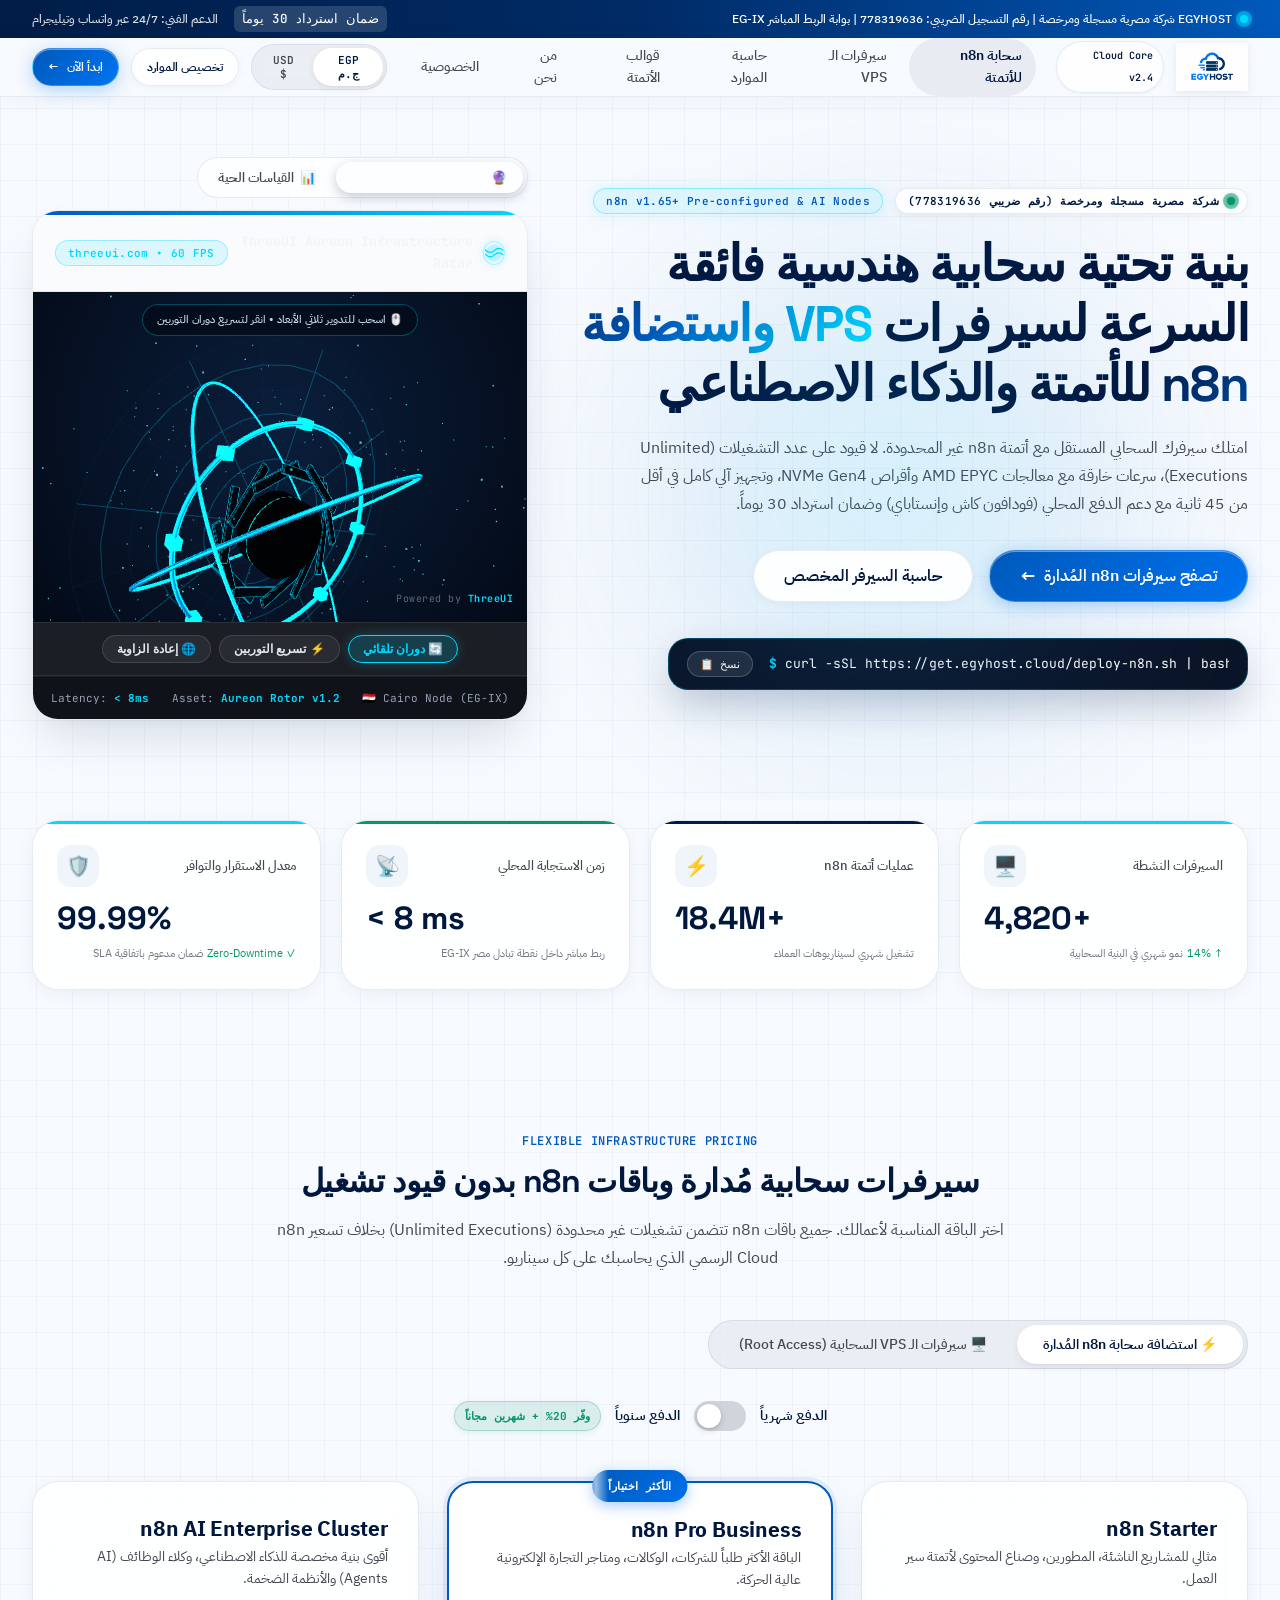
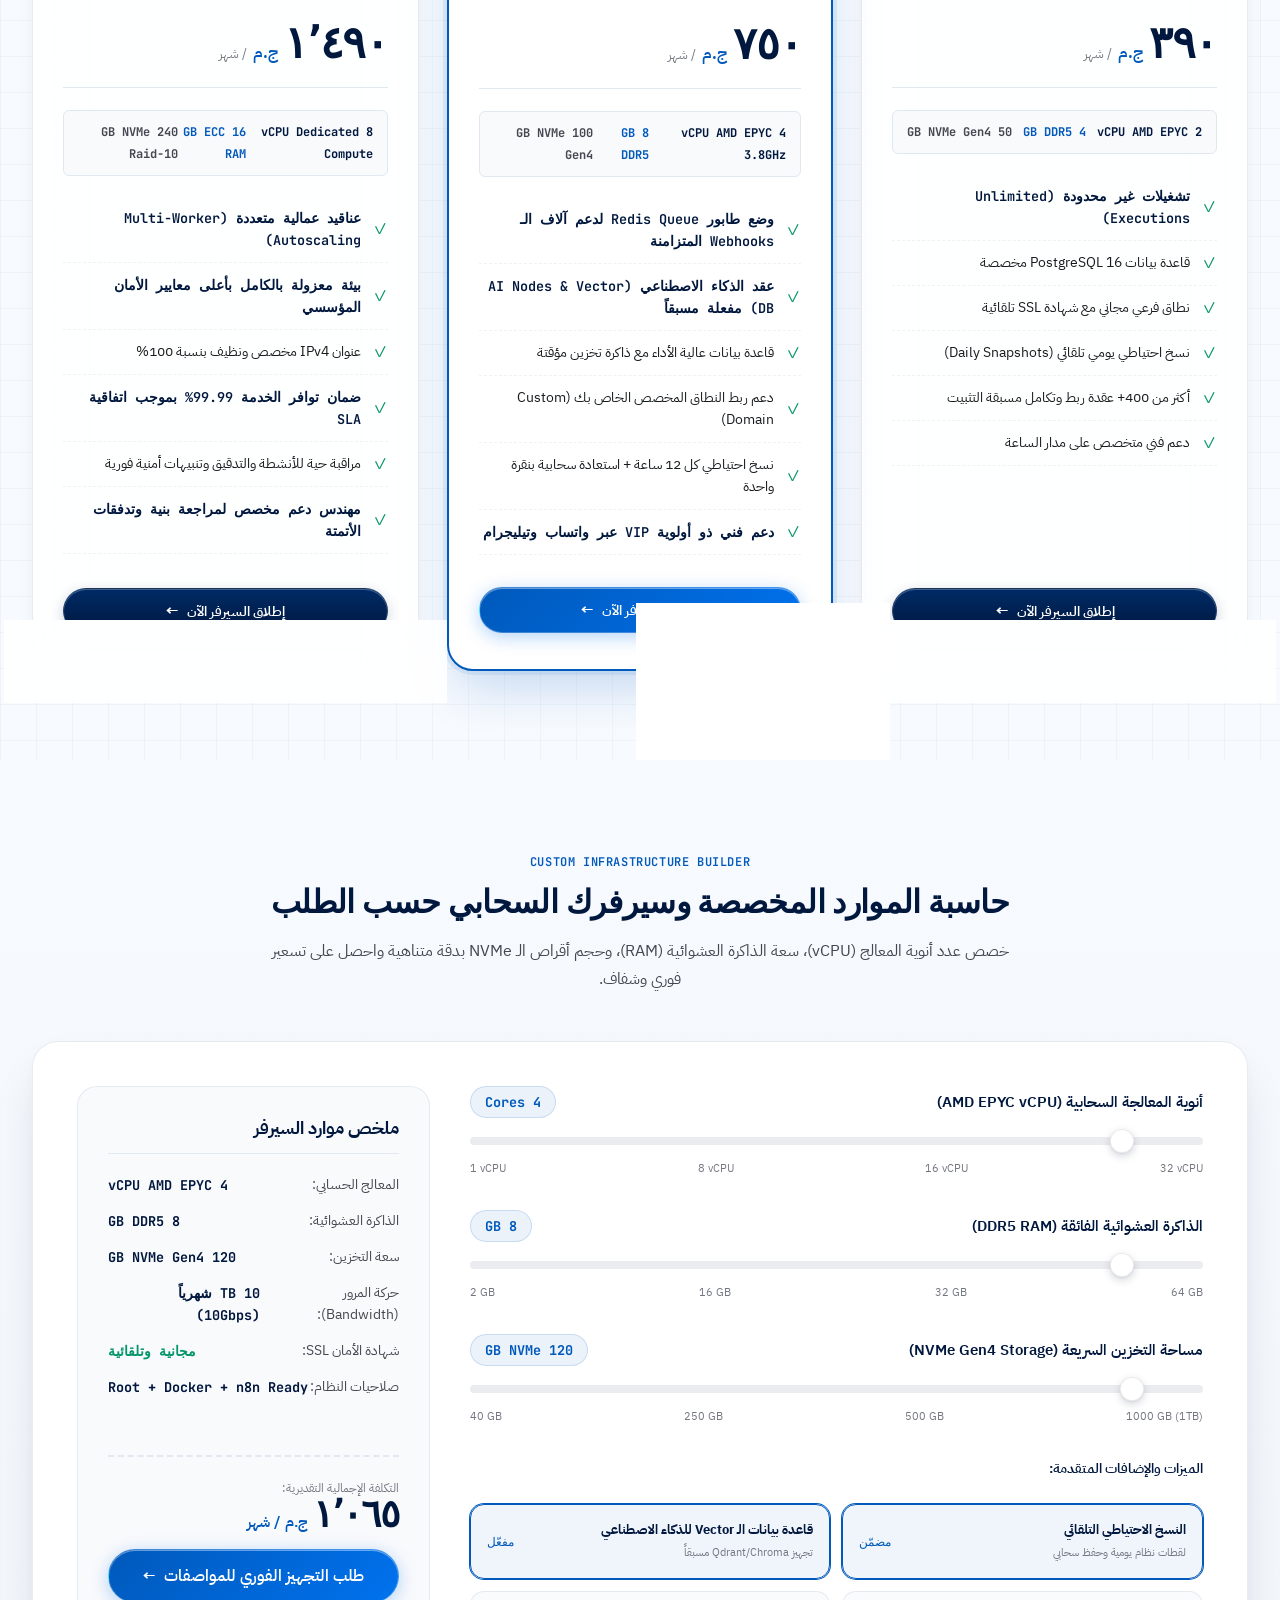
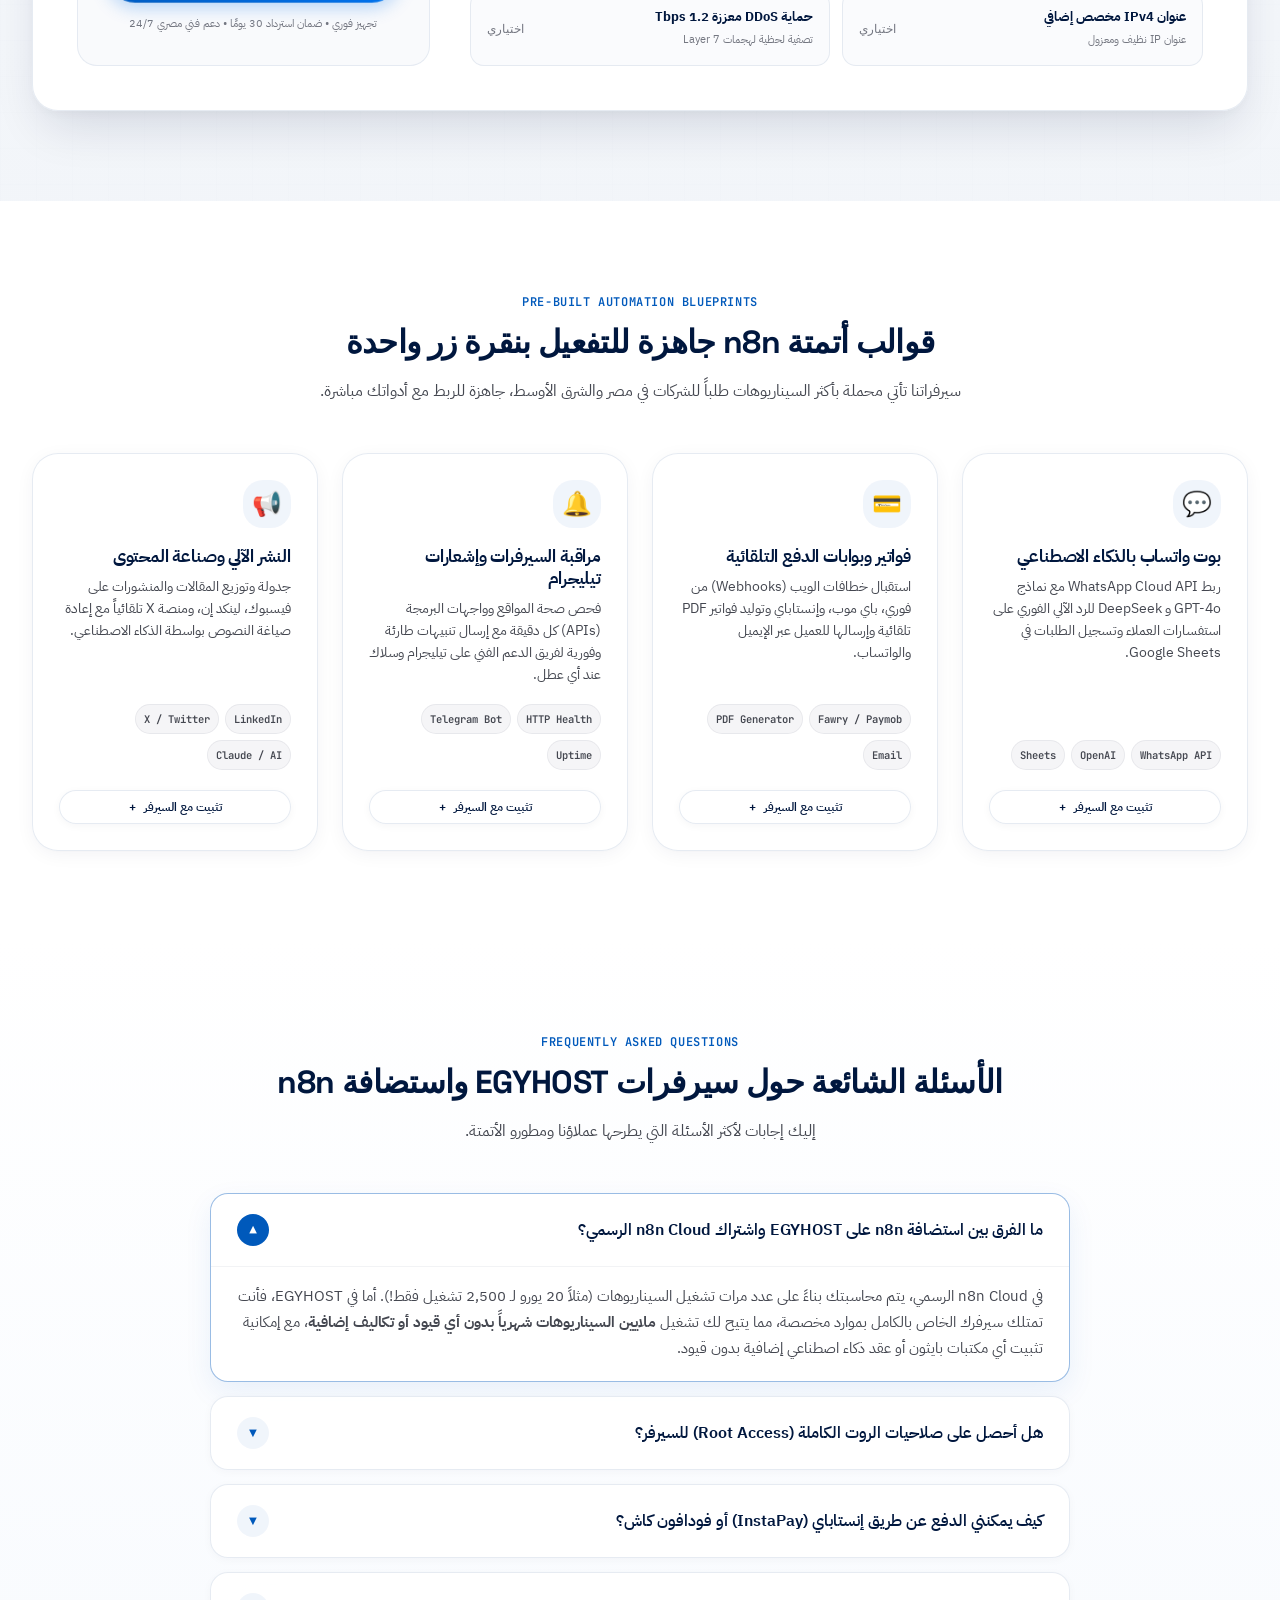
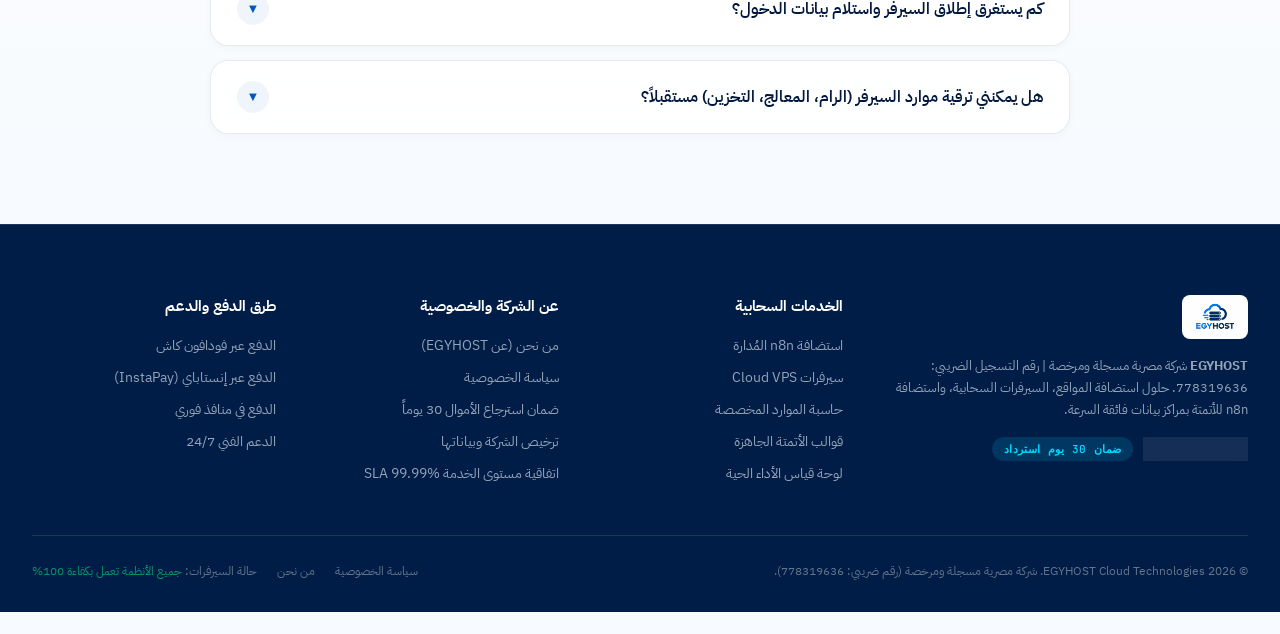
==== index.html @ 887dc73c "feat: Integrate ThreeUI (threeui.com) Aureon Infrastructure Rotor and remove generic 3D scene" ====
<!DOCTYPE html>
<html lang="ar" dir="rtl">
<head>
  <meta charset="UTF-8">
  <meta name="viewport" content="width=device-width, initial-scale=1.0">
  <meta http-equiv="X-UA-Compatible" content="ie=edge">
  
  <title>EGYHOST | سيرفرات سحابية واستضافة n8n للأتمتة - شركة مصرية مرخصة (778319636)</title>
  <meta name="description" content="منصة EGYHOST الرسمية: شركة مصرية مسجلة ومرخصة (رقم ضريبي 778319636). نقدم سيرفرات VPS سحابية، استضافة n8n للأتمتة والذكاء الاصطناعي، حجز النطاقات، وضمان استرداد 30 يوماً.">
  <meta name="keywords" content="سيرفرات, VPS مصر, استضافة n8n, سيرفر n8n, Cloud VPS Egypt, سيرفرات سحابية, أتمتة n8n, ذكاء اصطناعي, إنستاباي, فودافون كاش, EGYHOST">
  
  <!-- Favicon -->
  <link rel="icon" type="image/svg+xml" href="assets/favicon.svg">
  
  <!-- Google Fonts: Space Grotesk, IBM Plex Sans Arabic, JetBrains Mono -->
  <link rel="preconnect" href="https://fonts.googleapis.com">
  <link rel="preconnect" href="https://fonts.gstatic.com" crossorigin>
  <link href="https://fonts.googleapis.com/css2?family=IBM+Plex+Sans+Arabic:wght@300;400;500;600;700&family=JetBrains+Mono:ital,wght@0,400;0,500;0,600;0,700;1,400&family=Space+Grotesk:wght@500;600;700;800&display=swap" rel="stylesheet">
  
  <!-- ThreeUI Typography & Google Fonts -->
  <link rel="preconnect" href="https://fonts.googleapis.com">
  <link rel="preconnect" href="https://fonts.gstatic.com" crossorigin>
  <link href="https://fonts.googleapis.com/css2?family=JetBrains+Mono:wght@400;500;600;700&display=swap" rel="stylesheet">

  <!-- CSS Stylesheets -->
  <link rel="stylesheet" href="css/variables.css">
  <link rel="stylesheet" href="css/style.css">
</head>
<body class="bg-grid-pattern">

  <!-- Top Announcement Telemetry Banner -->
  <div class="header-top-banner">
    <div class="container header-top-inner">
      <div style="display: flex; align-items: center; gap: 8px;">
        <span class="live-pulse-dot"></span>
        <span>EGYHOST شركة مصرية مسجلة ومرخصة | رقم التسجيل الضريبي: 778319636 | بوابة الربط المباشر EG-IX</span>
      </div>
      <div style="display: flex; align-items: center; gap: 16px;">
        <span class="code-inline" style="background: rgba(255,255,255,0.15); color: #ffffff; border: none;">ضمان استرداد 30 يوماً</span>
        <span style="opacity: 0.85;">الدعم الفني: 24/7 عبر واتساب وتيليجرام</span>
      </div>
    </div>
  </div>

  <!-- Header & Navigation -->
  <header class="site-header">
    <div class="container">
      <div class="nav-row">
        <!-- Brand / Logo -->
        <a href="index.html" class="brand-wrapper">
          <img src="assets/logo.jpg" alt="EGYHOST Logo" class="brand-logo-img">
          <span class="brand-badge">Cloud Core v2.4</span>
        </a>

        <!-- Navigation Links -->
        <nav>
          <ul class="nav-links">
            <li><a href="#n8n-plans" class="nav-link active">سحابة n8n للأتمتة</a></li>
            <li><a href="#vps-plans" class="nav-link">سيرفرات الـ VPS</a></li>
            <li><a href="#calculator" class="nav-link">حاسبة الموارد</a></li>
            <li><a href="#templates" class="nav-link">قوالب الأتمتة</a></li>
            <li><a href="about.html" class="nav-link">من نحن</a></li>
            <li><a href="privacy.html" class="nav-link">الخصوصية</a></li>
          </ul>
        </nav>

        <!-- Header Actions & Controls -->
        <div class="header-actions">
          <!-- Currency Toggle -->
          <div class="currency-switcher">
            <button class="currency-btn active" data-currency="EGP">EGP ج.م</button>
            <button class="currency-btn" data-currency="USD">USD $</button>
          </div>

          <a href="#calculator" class="btn btn-secondary btn-sm">تخصيص الموارد</a>
          <a href="#n8n-plans" class="btn btn-accent btn-sm">
            <span>ابدأ الآن</span>
            <span>←</span>
          </a>
        </div>
      </div>
    </div>
  </header>

  <!-- Hero Section -->
  <section id="hero" class="hero-section">
    <div class="ambient-glow-cyan" style="top: 10%; right: 5%;"></div>
    <div class="container">
      <div class="hero-grid">
        <!-- Hero Text Content -->
        <div>
          <div class="hero-badge-row">
            <span class="label-badge hero-badge">
              <span class="live-pulse-dot" style="background-color: var(--metric-success); box-shadow: 0 0 6px var(--metric-success);"></span>
              <span>شركة مصرية مسجلة ومرخصة (رقم ضريبي 778319636)</span>
            </span>
            <span class="label-badge hero-badge hero-badge-cyan">
              <span>n8n v1.65+ Pre-configured &amp; AI Nodes</span>
            </span>
          </div>

          <h1 class="display-hero hero-title">
            بنية تحتية سحابية هندسية فائقة السرعة لسيرفرات <span class="text-gradient">VPS واستضافة n8n</span> للأتمتة والذكاء الاصطناعي
          </h1>

          <p class="body-lg hero-description">
            امتلك سيرفرك السحابي المستقل مع أتمتة n8n غير المحدودة. لا قيود على عدد التشغيلات (Unlimited Executions)، سرعات خارقة مع معالجات AMD EPYC وأقراص NVMe Gen4، وتجهيز آلي كامل في أقل من 45 ثانية مع دعم الدفع المحلي (فودافون كاش وإنستاباي) وضمان استرداد 30 يوماً.
          </p>

          <div class="hero-actions">
            <a href="#n8n-plans" class="btn btn-accent btn-lg">
              <span>تصفح سيرفرات n8n المُدارة</span>
              <span style="font-size: 18px;">←</span>
            </a>
            <a href="#calculator" class="btn btn-secondary btn-lg">
              <span>حاسبة السيرفر المخصص</span>
            </a>
          </div>

          <!-- Hero Quick CLI Deployment Snippet -->
          <div class="hero-quick-terminal">
            <div class="quick-terminal-command ltr-force">
              <span class="terminal-prompt-symbol">$</span>
              <span id="heroTerminalCmd">curl -sSL https://get.egyhost.cloud/deploy-n8n.sh | bash</span>
            </div>
            <button class="copy-mini-btn" id="heroCopyBtn" title="نسخ الأمر">
              <span>نسخ</span>
              <span>📋</span>
            </button>
          </div>
        </div>

        <!-- Hero Interactive Showcase Card (ThreeUI & Telemetry) -->
        <div class="hero-card-stack">
          <!-- View Switcher Tabs (ThreeUI / Apple Style) -->
          <div class="hero-view-tabs" role="tablist">
            <button class="hero-view-tab-btn active" id="tabBtn3D" data-view="3d">
              <span>🔮</span>
              <span>مجسم ThreeUI السحابي</span>
            </button>
            <button class="hero-view-tab-btn" id="tabBtnTelemetry" data-view="telemetry">
              <span>📊</span>
              <span>القياسات الحية</span>
            </button>
          </div>

          <!-- ThreeUI Interactive View (https://threeui.com) -->
          <div id="view3dContainer" class="hero-interactive-view active">
            <div class="telemetry-preview-card three-card-box threeui-card-box">
              <div class="card-top-accent"></div>
              <div class="telemetry-card-header threeui-card-header">
                <div class="server-identity">
                  <span class="threeui-mark-icon" title="ThreeUI Engine (threeui.com)">
                    <svg viewBox="0 0 512 512" width="20" height="20" fill="currentColor">
                      <circle cx="256" cy="256" r="208" fill="#00d8ff" opacity="0.2"/>
                      <path d="M36 178C112 252 184 264 260 196C336 128 404 114 482 180" stroke="#00d8ff" stroke-width="32" fill="none" stroke-linecap="round"/>
                      <path d="M36 292C112 366 184 378 260 310C336 242 404 228 482 294" stroke="#00d8ff" stroke-width="32" fill="none" stroke-linecap="round"/>
                    </svg>
                  </span>
                  <span style="font-family: 'JetBrains Mono', var(--font-mono); font-size: 13px; font-weight: 700; color: var(--primary);">ThreeUI Aureon Infrastructure Rotor</span>
                </div>
                <a href="https://threeui.com" target="_blank" rel="noopener" class="label-badge threeui-badge" title="زيارة وثائق ThreeUI الرسمية">
                  threeui.com • 60 FPS
                </a>
              </div>

              <!-- ThreeUI 3D Canvas Viewport -->
              <div class="three-canvas-wrapper" id="threeCanvasWrapper">
                <canvas id="egyhostThreeCanvas"></canvas>
                
                <!-- ThreeUI Interactive Overlay Hint -->
                <div class="three-hint-badge">
                  <span>🖱️ اسحب للتدوير ثلاثي الأبعاد • انقر لتسريع دوران التوربين</span>
                </div>

                <!-- ThreeUI Watermark -->
                <div class="threeui-watermark">
                  <span>Powered by <strong>ThreeUI</strong></span>
                </div>
              </div>

              <!-- ThreeUI Interactive Controls Bar -->
              <div class="three-controls-bar threeui-controls-bar">
                <button type="button" class="three-ctrl-btn active" id="btnThreeRotate" title="تشغيل/إيقاف دوران المحرك التلقائي">
                  <span>🔄 دوران تلقائي</span>
                </button>
                <button type="button" class="three-ctrl-btn" id="btnThreeBurst" title="تسريع نبض التوربين التدفقي">
                  <span>⚡ تسريع التوربين</span>
                </button>
                <button type="button" class="three-ctrl-btn" id="btnThreeReset" title="إعادة ضبط زاوية الرؤية">
                  <span>🌐 إعادة الزاوية</span>
                </button>
              </div>

              <!-- ThreeUI Footer Meta Readout -->
              <div class="three-footer-meta threeui-footer-meta">
                <span>🇪🇬 Cairo Node (EG-IX)</span>
                <span>Asset: <strong>Aureon Rotor v1.2</strong></span>
                <span>Latency: <strong>&lt; 8ms</strong></span>
              </div>
            </div>
          </div>

          <!-- Live Telemetry View -->
          <div id="viewTelemetryContainer" class="hero-interactive-view">
            <div class="telemetry-preview-card">
              <div class="card-top-accent"></div>
              <div class="telemetry-card-header">
                <div class="server-identity">
                  <span class="status-indicator-live"></span>
                  <span style="font-family: var(--font-mono); font-size: 13px; font-weight: 700; color: var(--primary);">cai-node01.egyhost.cloud</span>
                </div>
                <span class="label-badge" style="background: rgba(5, 150, 105, 0.12); color: var(--metric-success);">
                  Active Quota: 85%
                </span>
              </div>

              <div class="telemetry-card-body">
                <!-- CPU Gauge -->
                <div class="metric-gauge-group">
                  <div class="metric-gauge-header">
                    <span>AMD EPYC Compute (vCPU Load)</span>
                    <span class="ltr-force">32% / 4.2 GHz</span>
                  </div>
                  <div class="metric-gauge-bar">
                    <div class="metric-gauge-fill" style="width: 32%;"></div>
                  </div>
                </div>

                <!-- RAM Gauge -->
                <div class="metric-gauge-group">
                  <div class="metric-gauge-header">
                    <span>DDR5 Memory Allocation</span>
                    <span class="ltr-force">3.4 GB / 8.0 GB (42%)</span>
                  </div>
                  <div class="metric-gauge-bar">
                    <div class="metric-gauge-fill" style="width: 42%;"></div>
                  </div>
                </div>

                <!-- Storage Gauge -->
                <div class="metric-gauge-group">
                  <div class="metric-gauge-header">
                    <span>NVMe Gen4 IOPS &amp; Quota</span>
                    <span class="ltr-force">18.5 GB / 100 GB</span>
                  </div>
                  <div class="metric-gauge-bar">
                    <div class="metric-gauge-fill" style="width: 18.5%;"></div>
                  </div>
                </div>

                <!-- Telemetry Metrics Grid -->
                <div class="mini-telemetry-grid">
                  <div class="mini-telemetry-item">
                    <span class="label">زمن الاستجابة</span>
                    <span class="value ltr-force" style="color: var(--metric-success);">&lt; 8.2 ms</span>
                  </div>
                  <div class="mini-telemetry-item">
                    <span class="label">معدل الـ Webhooks</span>
                    <span class="value ltr-force" style="color: var(--secondary);">148 req/s</span>
                  </div>
                  <div class="mini-telemetry-item">
                    <span class="label">حالة n8n Daemon</span>
                    <span class="value ltr-force" style="color: var(--metric-success);">RUNNING</span>
                  </div>
                </div>
              </div>
            </div>
          </div>
        </div>
      </div>
    </div>
  </section>

  <!-- Live Telemetry KPI Summary Cards -->
  <section class="kpi-section">
    <div class="container">
      <div class="kpi-grid">
        <!-- KPI 1 -->
        <div class="kpi-card accent-cyan">
          <div class="kpi-card-header">
            <span class="kpi-label">السيرفرات النشطة</span>
            <div class="kpi-icon">🖥️</div>
          </div>
          <div class="kpi-value ltr-force">4,820+</div>
          <div class="kpi-subtext">
            <span style="color: var(--metric-success);">↑ 14%</span>
            <span>نمو شهري في البنية السحابية</span>
          </div>
        </div>

        <!-- KPI 2 -->
        <div class="kpi-card accent-navy">
          <div class="kpi-card-header">
            <span class="kpi-label">عمليات أتمتة n8n</span>
            <div class="kpi-icon">⚡</div>
          </div>
          <div class="kpi-value ltr-force">18.4M+</div>
          <div class="kpi-subtext">
            <span>تشغيل شهري لسيناريوهات العملاء</span>
          </div>
        </div>

        <!-- KPI 3 -->
        <div class="kpi-card accent-green">
          <div class="kpi-card-header">
            <span class="kpi-label">زمن الاستجابة المحلي</span>
            <div class="kpi-icon">📡</div>
          </div>
          <div class="kpi-value ltr-force">&lt; 8 ms</div>
          <div class="kpi-subtext">
            <span>ربط مباشر داخل نقطة تبادل مصر EG-IX</span>
          </div>
        </div>

        <!-- KPI 4 -->
        <div class="kpi-card accent-cyan">
          <div class="kpi-card-header">
            <span class="kpi-label">معدل الاستقرار والتوافر</span>
            <div class="kpi-icon">🛡️</div>
          </div>
          <div class="kpi-value ltr-force">99.99%</div>
          <div class="kpi-subtext">
            <span style="color: var(--metric-success);">✓ Zero-Downtime</span>
            <span>ضمان مدعوم باتفاقية SLA</span>
          </div>
        </div>
      </div>
    </div>
  </section>


  <!-- Plans & Pricing Section -->
  <section id="n8n-plans" class="plans-section">
    <div class="container">
      <div class="section-head">
        <span class="section-subtitle">FLEXIBLE INFRASTRUCTURE PRICING</span>
        <h2 class="headline-lg section-title">سيرفرات سحابية مُدارة وباقات n8n بدون قيود تشغيل</h2>
        <p class="body-lg">
          اختر الباقة المناسبة لأعمالك. جميع باقات n8n تتضمن تشغيلات غير محدودة (Unlimited Executions) بخلاف تسعير n8n Cloud الرسمي الذي يحاسبك على كل سيناريو.
        </p>
      </div>

      <!-- Plan Type Switcher (n8n vs VPS) -->
      <div class="plan-type-tabs">
        <button class="plan-tab-btn active" data-type="n8n">
          <span>⚡ استضافة سحابة n8n المُدارة</span>
        </button>
        <button class="plan-tab-btn" data-type="vps">
          <span>🖥️ سيرفرات الـ VPS السحابية (Root Access)</span>
        </button>
      </div>

      <!-- Billing Period Toggle (Monthly / Annual) -->
      <div class="billing-toggle-wrapper">
        <span>الدفع شهرياً</span>
        <label class="switch-toggle">
          <input type="checkbox" id="billingSwitch">
          <span class="slider-round"></span>
        </label>
        <span>الدفع سنوياً</span>
        <span class="discount-ribbon">وفّر 20% + شهرين مجاناً</span>
      </div>

      <!-- Pricing Cards Grid Container -->
      <div id="pricingGrid" class="pricing-grid">
        <!-- Rendered via js/main.js -->
      </div>
    </div>
  </section>

  <!-- Component #5: Interactive Custom Plan Builder & Price Calculator -->
  <section id="calculator" class="calculator-section">
    <div class="container">
      <div class="section-head">
        <span class="section-subtitle">CUSTOM INFRASTRUCTURE BUILDER</span>
        <h2 class="headline-lg section-title">حاسبة الموارد المخصصة وسيرفرك السحابي حسب الطلب</h2>
        <p class="body-lg">
          خصص عدد أنوية المعالج (vCPU)، سعة الذاكرة العشوائية (RAM)، وحجم أقراص الـ NVMe بدقة متناهية واحصل على تسعير فوري وشفاف.
        </p>
      </div>

      <div class="calc-card-container">
        <!-- Sliders Controls -->
        <div>
          <!-- Slider 1: CPU -->
          <div class="slider-group">
            <div class="slider-header">
              <span class="slider-label">
                <span>أنوية المعالجة السحابية (AMD EPYC vCPU)</span>
              </span>
              <span id="cpuValBadge" class="slider-val-badge">4 Cores</span>
            </div>
            <input type="range" id="calcCpu" min="1" max="32" step="1" value="4">
            <div style="display: flex; justify-content: space-between; font-size: 11px; color: var(--outline); margin-top: 6px;" class="ltr-force">
              <span>1 vCPU</span>
              <span>8 vCPU</span>
              <span>16 vCPU</span>
              <span>32 vCPU</span>
            </div>
          </div>

          <!-- Slider 2: RAM -->
          <div class="slider-group">
            <div class="slider-header">
              <span class="slider-label">
                <span>الذاكرة العشوائية الفائقة (DDR5 RAM)</span>
              </span>
              <span id="ramValBadge" class="slider-val-badge">8 GB</span>
            </div>
            <input type="range" id="calcRam" min="2" max="64" step="2" value="8">
            <div style="display: flex; justify-content: space-between; font-size: 11px; color: var(--outline); margin-top: 6px;" class="ltr-force">
              <span>2 GB</span>
              <span>16 GB</span>
              <span>32 GB</span>
              <span>64 GB</span>
            </div>
          </div>

          <!-- Slider 3: Storage -->
          <div class="slider-group">
            <div class="slider-header">
              <span class="slider-label">
                <span>مساحة التخزين السريعة (NVMe Gen4 Storage)</span>
              </span>
              <span id="storageValBadge" class="slider-val-badge">120 GB NVMe</span>
            </div>
            <input type="range" id="calcStorage" min="40" max="1000" step="20" value="120">
            <div style="display: flex; justify-content: space-between; font-size: 11px; color: var(--outline); margin-top: 6px;" class="ltr-force">
              <span>40 GB</span>
              <span>250 GB</span>
              <span>500 GB</span>
              <span>1000 GB (1TB)</span>
            </div>
          </div>

          <!-- Addons Toggles -->
          <h4 style="font-size: 14px; font-weight: 600; color: var(--primary); margin: 24px 0 12px;">الميزات والإضافات المتقدمة:</h4>
          <div class="addons-grid">
            <div class="addon-card selected" data-addon="backups">
              <div>
                <strong style="font-size: 13px; color: var(--primary); display: block;">النسخ الاحتياطي التلقائي</strong>
                <span style="font-size: 11px; color: var(--outline);">لقطات نظام يومية وحفظ سحابي</span>
              </div>
              <span style="font-family: var(--font-mono); font-size: 12px; color: var(--secondary);">مضمّن</span>
            </div>

            <div class="addon-card selected" data-addon="aiVector">
              <div>
                <strong style="font-size: 13px; color: var(--primary); display: block;">قاعدة بيانات الـ Vector للذكاء الاصطناعي</strong>
                <span style="font-size: 11px; color: var(--outline);">تجهيز Qdrant/Chroma مسبقاً</span>
              </div>
              <span style="font-family: var(--font-mono); font-size: 12px; color: var(--secondary);">مفعّل</span>
            </div>

            <div class="addon-card" data-addon="extraIp">
              <div>
                <strong style="font-size: 13px; color: var(--primary); display: block;">عنوان IPv4 مخصص إضافي</strong>
                <span style="font-size: 11px; color: var(--outline);">عنوان IP نظيف ومعزول</span>
              </div>
              <span style="font-family: var(--font-mono); font-size: 12px; color: var(--outline);">اختياري</span>
            </div>

            <div class="addon-card" data-addon="ddosShield">
              <div>
                <strong style="font-size: 13px; color: var(--primary); display: block;">حماية DDoS معززة 1.2 Tbps</strong>
                <span style="font-size: 11px; color: var(--outline);">تصفية لحظية لهجمات Layer 7</span>
              </div>
              <span style="font-family: var(--font-mono); font-size: 12px; color: var(--outline);">اختياري</span>
            </div>
          </div>
        </div>

        <!-- Summary & Checkout Sidebar -->
        <div class="calc-summary-panel">
          <div>
            <h3 class="summary-title">ملخص موارد السيرفر</h3>
            
            <div class="summary-line">
              <span>المعالج الحسابي:</span>
              <strong id="summaryCpu">4 vCPU AMD EPYC</strong>
            </div>

            <div class="summary-line">
              <span>الذاكرة العشوائية:</span>
              <strong id="summaryRam">8 GB DDR5</strong>
            </div>

            <div class="summary-line">
              <span>سعة التخزين:</span>
              <strong id="summaryStorage">120 GB NVMe Gen4</strong>
            </div>

            <div class="summary-line">
              <span>حركة المرور (Bandwidth):</span>
              <strong>10 TB شهرياً (10Gbps)</strong>
            </div>

            <div class="summary-line">
              <span>شهادة الأمان SSL:</span>
              <strong style="color: var(--metric-success);">مجانية وتلقائية</strong>
            </div>

            <div class="summary-line">
              <span>صلاحيات النظام:</span>
              <strong>Root + Docker + n8n Ready</strong>
            </div>
          </div>

          <div class="calc-total-box">
            <span style="font-size: 12px; color: var(--outline); display: block; margin-bottom: 4px;">التكلفة الإجمالية التقديرية:</span>
            <div class="total-price-display">
              <span id="summaryTotalPrice" class="price-amount" style="font-size: 38px;">680</span>
              <span id="summaryCurrency" class="price-currency" style="font-size: 15px;">ج.م / شهر</span>
            </div>

            <button id="btnDeployCustom" class="btn btn-accent btn-lg" style="width: 100%;">
              <span>طلب التجهيز الفوري للمواصفات</span>
              <span>←</span>
            </button>
            <p style="font-size: 11px; color: var(--outline); text-align: center; margin-top: 10px;">
              تجهيز فوري • ضمان استرداد 30 يومًا • دعم فني مصري 24/7
            </p>
          </div>
        </div>
      </div>
    </div>
  </section>

  <!-- Pre-built n8n Workflow Templates Showcase -->
  <section id="templates" class="templates-section">
    <div class="container">
      <div class="section-head">
        <span class="section-subtitle">PRE-BUILT AUTOMATION BLUEPRINTS</span>
        <h2 class="headline-lg section-title">قوالب أتمتة n8n جاهزة للتفعيل بنقرة زر واحدة</h2>
        <p class="body-lg">
          سيرفراتنا تأتي محملة بأكثر السيناريوهات طلباً للشركات في مصر والشرق الأوسط، جاهزة للربط مع أدواتك مباشرة.
        </p>
      </div>

      <div class="template-grid">
        <!-- Template 1 -->
        <div class="template-card">
          <div class="template-icon-wrap">💬</div>
          <h3 class="template-title">بوت واتساب بالذكاء الاصطناعي</h3>
          <p class="template-desc">
            ربط WhatsApp Cloud API مع نماذج GPT-4o و DeepSeek للرد الآلي الفوري على استفسارات العملاء وتسجيل الطلبات في Google Sheets.
          </p>
          <div class="template-tags">
            <span class="template-tag">WhatsApp API</span>
            <span class="template-tag">OpenAI</span>
            <span class="template-tag">Sheets</span>
          </div>
          <button class="btn btn-secondary btn-sm" onclick="showToast('تم تحميل سيناريو واتساب! اختر السيرفر لإطلاقه بنقرة واحدة.')">
            <span>تثبيت مع السيرفر</span>
            <span>+</span>
          </button>
        </div>

        <!-- Template 2 -->
        <div class="template-card">
          <div class="template-icon-wrap">💳</div>
          <h3 class="template-title">فواتير وبوابات الدفع التلقائية</h3>
          <p class="template-desc">
            استقبال خطافات الويب (Webhooks) من فوري، باي موب، وإنستاباي وتوليد فواتير PDF تلقائية وإرسالها للعميل عبر الإيميل والواتساب.
          </p>
          <div class="template-tags">
            <span class="template-tag">Fawry / Paymob</span>
            <span class="template-tag">PDF Generator</span>
            <span class="template-tag">Email</span>
          </div>
          <button class="btn btn-secondary btn-sm" onclick="showToast('تم تحميل سيناريو الفواتير! جاهز للإطلاق.')">
            <span>تثبيت مع السيرفر</span>
            <span>+</span>
          </button>
        </div>

        <!-- Template 3 -->
        <div class="template-card">
          <div class="template-icon-wrap">🔔</div>
          <h3 class="template-title">مراقبة السيرفرات وإشعارات تيليجرام</h3>
          <p class="template-desc">
            فحص صحة المواقع وواجهات البرمجة (APIs) كل دقيقة مع إرسال تنبيهات طارئة وفورية لفريق الدعم الفني على تيليجرام وسلاك عند أي عطل.
          </p>
          <div class="template-tags">
            <span class="template-tag">HTTP Health</span>
            <span class="template-tag">Telegram Bot</span>
            <span class="template-tag">Uptime</span>
          </div>
          <button class="btn btn-secondary btn-sm" onclick="showToast('تم تحميل سيناريو المراقبة!')">
            <span>تثبيت مع السيرفر</span>
            <span>+</span>
          </button>
        </div>

        <!-- Template 4 -->
        <div class="template-card">
          <div class="template-icon-wrap">📢</div>
          <h3 class="template-title">النشر الآلي وصناعة المحتوى</h3>
          <p class="template-desc">
            جدولة وتوزيع المقالات والمنشورات على فيسبوك، لينكد إن، ومنصة X تلقائياً مع إعادة صياغة النصوص بواسطة الذكاء الاصطناعي.
          </p>
          <div class="template-tags">
            <span class="template-tag">LinkedIn</span>
            <span class="template-tag">X / Twitter</span>
            <span class="template-tag">Claude / AI</span>
          </div>
          <button class="btn btn-secondary btn-sm" onclick="showToast('تم تحميل سيناريو صناعة المحتوى!')">
            <span>تثبيت مع السيرفر</span>
            <span>+</span>
          </button>
        </div>
      </div>
    </div>
  </section>


  <!-- FAQ Section -->
  <section class="faq-section">
    <div class="container">
      <div class="section-head">
        <span class="section-subtitle">FREQUENTLY ASKED QUESTIONS</span>
        <h2 class="headline-lg section-title">الأسئلة الشائعة حول سيرفرات EGYHOST واستضافة n8n</h2>
        <p class="body-lg">إليك إجابات لأكثر الأسئلة التي يطرحها عملاؤنا ومطورو الأتمتة.</p>
      </div>

      <div class="faq-accordion">
        <!-- FAQ 1 -->
        <div class="faq-item active">
          <div class="faq-question">
            <span>ما الفرق بين استضافة n8n على EGYHOST واشتراك n8n Cloud الرسمي؟</span>
            <span class="faq-toggle-icon">▼</span>
          </div>
          <div class="faq-answer">
            في n8n Cloud الرسمي، يتم محاسبتك بناءً على عدد مرات تشغيل السيناريوهات (مثلاً 20 يورو لـ 2,500 تشغيل فقط!). أما في EGYHOST، فأنت تمتلك سيرفرك الخاص بالكامل بموارد مخصصة، مما يتيح لك تشغيل <strong>ملايين السيناريوهات شهرياً بدون أي قيود أو تكاليف إضافية</strong>، مع إمكانية تثبيت أي مكتبات بايثون أو عقد ذكاء اصطناعي إضافية بدون قيود.
          </div>
        </div>

        <!-- FAQ 2 -->
        <div class="faq-item">
          <div class="faq-question">
            <span>هل أحصل على صلاحيات الروت الكاملة (Root Access) للسيرفر؟</span>
            <span class="faq-toggle-icon">▼</span>
          </div>
          <div class="faq-answer">
            نعم بالتأكيد! جميع سيرفرات الـ VPS وسيرفرات n8n تأتي مع صلاحيات Root كاملة عبر SSH، ويمكنك الدخول على السيرفر، تثبيت أي برمجيات أخرى مثل Docker، Nginx، PostgreSQL، Redis أو تشغيل تطبيقاتك الخاصة بجانب n8n بكل حرية.
          </div>
        </div>

        <!-- FAQ 3 -->
        <div class="faq-item">
          <div class="faq-question">
            <span>كيف يمكنني الدفع عن طريق إنستاباي (InstaPay) أو فودافون كاش؟</span>
            <span class="faq-toggle-icon">▼</span>
          </div>
          <div class="faq-answer">
            بكل بساطة! عند إتمام الطلب، اختر "إنستاباي" أو "فودافون كاش". سيظهر لك رقم الحساب والـ IPA لتحويل المبلغ بالجنيه المصري، وتأكيد التفعيل آلياً وفورياً بمجرد إرسال رقم المعاملة أو إشعار التحويل.
          </div>
        </div>

        <!-- FAQ 4 -->
        <div class="faq-item">
          <div class="faq-question">
            <span>كم يستغرق إطلاق السيرفر واستلام بيانات الدخول؟</span>
            <span class="faq-toggle-icon">▼</span>
          </div>
          <div class="faq-answer">
            يتم تجهيز وإطلاق السيرفر آلياً بواسطة نظام Cloud Core Orchestrator في غضون <strong>30 إلى 60 ثانية</strong> فقط بعد تأكيد الطلب، وستظهر لك شاشة بيانات الدخول مع رابط لوحة n8n واسم المستخدم وكلمة المرور فوراً.
          </div>
        </div>

        <!-- FAQ 5 -->
        <div class="faq-item">
          <div class="faq-question">
            <span>هل يمكنني ترقية موارد السيرفر (الرام، المعالج، التخزين) مستقبلاً؟</span>
            <span class="faq-toggle-icon">▼</span>
          </div>
          <div class="faq-answer">
            نعم، يمكنك ترقية السيرفر في أي وقت بنقرة زر واحدة من لوحة التحكم دون فقدان أي بيانات أو تدفقات أتمتة موجودة، وتتم الترقية بشكل سلس وفوري.
          </div>
        </div>
      </div>
    </div>
  </section>

  <!-- Footer -->
  <footer class="site-footer">
    <div class="container">
      <div class="footer-grid">
        <!-- Col 1 -->
        <div>
          <div style="display: flex; align-items: center; gap: 12px; margin-bottom: 16px;">
            <img src="assets/logo.jpg" alt="EGYHOST" style="height: 44px; border-radius: 8px;">
          </div>
          <p class="body-sm" style="color: #94a3b8; line-height: 22px; margin-bottom: 16px;">
            <strong>EGYHOST</strong> شركة مصرية مسجلة ومرخصة | رقم التسجيل الضريبي: 778319636. حلول استضافة المواقع، السيرفرات السحابية، واستضافة n8n للأتمتة بمراكز بيانات فائقة السرعة.
          </p>
          <div style="display: flex; gap: 10px;">
            <span class="label-badge" style="background: rgba(255,255,255,0.08); color: #ffffff;">Cairo EG-IX</span>
            <span class="label-badge" style="background: rgba(0, 216, 255, 0.15); color: var(--cloud-cyan-bright);">ضمان 30 يوم استرداد</span>
          </div>
        </div>

        <!-- Col 2 -->
        <div>
          <h4 class="footer-col-title">الخدمات السحابية</h4>
          <ul class="footer-links">
            <li><a href="#n8n-plans">استضافة n8n المُدارة</a></li>
            <li><a href="#vps-plans">سيرفرات Cloud VPS</a></li>
            <li><a href="#calculator">حاسبة الموارد المخصصة</a></li>
            <li><a href="#templates">قوالب الأتمتة الجاهزة</a></li>
            <li><a href="#hero">لوحة قياس الأداء الحية</a></li>
          </ul>
        </div>

        <!-- Col 3 -->
        <div>
          <h4 class="footer-col-title">عن الشركة والخصوصية</h4>
          <ul class="footer-links">
            <li><a href="about.html">من نحن (عن EGYHOST)</a></li>
            <li><a href="privacy.html">سياسة الخصوصية</a></li>
            <li><a href="about.html#guarantee">ضمان استرجاع الأموال 30 يوماً</a></li>
            <li><a href="about.html">ترخيص الشركة وبياناتها</a></li>
            <li><a href="#hero">اتفاقية مستوى الخدمة SLA 99.99%</a></li>
          </ul>
        </div>

        <!-- Col 4 -->
        <div>
          <h4 class="footer-col-title">طرق الدفع والدعم</h4>
          <ul class="footer-links">
            <li><a href="javascript:void(0)" onclick="showToast('فودافون كاش متاح عند الدفع')">الدفع عبر فودافون كاش</a></li>
            <li><a href="javascript:void(0)" onclick="showToast('إنستاباي اللحظي متاح 24/7')">الدفع عبر إنستاباي (InstaPay)</a></li>
            <li><a href="javascript:void(0)" onclick="showToast('فوري متاح في كافة المنافذ')">الدفع في منافذ فوري</a></li>
            <li><a href="javascript:void(0)" onclick="showToast('تواصل معنا عبر واتساب الدعم الفني')">الدعم الفني 24/7</a></li>
          </ul>
        </div>
      </div>

      <div class="footer-bottom">
        <div>
          © 2026 EGYHOST Cloud Technologies. شركة مصرية مسجلة ومرخصة (رقم ضريبي: 778319636).
        </div>
        <div style="display: flex; gap: 20px;">
          <a href="privacy.html" style="color: #64748b; text-decoration: none;">سياسة الخصوصية</a>
          <a href="about.html" style="color: #64748b; text-decoration: none;">من نحن</a>
          <span>حالة السيرفرات: <span style="color: var(--metric-success);">جميع الأنظمة تعمل بكفاءة 100%</span></span>
        </div>
      </div>
    </div>
  </footer>

  <!-- Deployment & Checkout Modal -->
  <div id="deployModal" class="modal-backdrop">
    <div class="modal-box">
      <!-- Header -->
      <div class="modal-header">
        <div>
          <h3 id="modalPlanName" class="headline-sm">n8n Pro Business</h3>
          <span id="modalPlanPrice" style="font-family: var(--font-mono); font-size: 13px; color: var(--secondary); font-weight: 700;">
            750 ج.م / شهر
          </span>
        </div>
        <button id="modalCloseBtn" class="modal-close-btn">&times;</button>
      </div>

      <!-- Body: Config Form -->
      <div id="deployFormView" class="modal-body">
        <div class="form-group">
          <label class="form-label" for="modalHostname">اسم النطاق أو اسم السيرفر (Hostname):</label>
          <input type="text" id="modalHostname" class="form-input ltr-force" value="automation-cluster.mycompany.com" placeholder="automation.yourdomain.com">
        </div>

        <div class="form-group">
          <label class="form-label" for="modalLocationSelect">موقع مركز البيانات:</label>
          <select id="modalLocationSelect" class="form-select">
            <option value="cairo">🇪🇬 القاهرة، مصر (EG-IX) - زمن استجابة &lt; 8ms (موصى به)</option>
            <option value="frankfurt">🇩🇪 فرانكفورت، ألمانيا (DE-CIX) - 46ms</option>
            <option value="amsterdam">🇳🇱 أمستردام، هولندا (AMS-IX) - 49ms</option>
            <option value="dubai">🇦🇪 دبي، الإمارات (UAE-IX) - 31ms</option>
          </select>
        </div>

        <div class="form-group">
          <label class="form-label" for="modalOsSelect">نظام التشغيل وحزمة البرمجيات:</label>
          <select id="modalOsSelect" class="form-select ltr-force">
            <option value="n8n-ubuntu24">n8n Enterprise Cloud Stack (Ubuntu 24.04 LTS + Docker + Postgres + SSL)</option>
            <option value="ubuntu24-clean">Ubuntu 24.04 LTS (Clean Root Minimal)</option>
            <option value="debian12">Debian 12 Bookworm (Minimal)</option>
            <option value="docker-ce">Ubuntu 24.04 with Docker CE &amp; Portainer</option>
          </select>
        </div>

        <div class="form-group">
          <label class="form-label">اختر وسيلة الدفع المناسبة:</label>
          <div style="display: grid; grid-template-columns: repeat(2, 1fr); gap: 10px; margin-top: 8px;">
            <label style="border: 1px solid var(--surface-border); padding: 10px 12px; border-radius: var(--rounded-md); display: flex; align-items: center; gap: 8px; cursor: pointer;">
              <input type="radio" name="paymentMethod" value="InstaPay" checked>
              <span>⚡ إنستاباي (InstaPay)</span>
            </label>
            <label style="border: 1px solid var(--surface-border); padding: 10px 12px; border-radius: var(--rounded-md); display: flex; align-items: center; gap: 8px; cursor: pointer;">
              <input type="radio" name="paymentMethod" value="VodafoneCash">
              <span>📱 فودافون كاش</span>
            </label>
            <label style="border: 1px solid var(--surface-border); padding: 10px 12px; border-radius: var(--rounded-md); display: flex; align-items: center; gap: 8px; cursor: pointer;">
              <input type="radio" name="paymentMethod" value="Fawry">
              <span>🏪 فوري (Fawry Pay)</span>
            </label>
            <label style="border: 1px solid var(--surface-border); padding: 10px 12px; border-radius: var(--rounded-md); display: flex; align-items: center; gap: 8px; cursor: pointer;">
              <input type="radio" name="paymentMethod" value="Card">
              <span>💳 فيزا / ماستركارد</span>
            </label>
          </div>
        </div>
      </div>

      <!-- Body: Deploying Progress Spinner -->
      <div id="deployingProgressView" class="deploying-progress-view">
        <div class="deploying-spinner"></div>
        <h4 class="headline-sm" style="margin-bottom: 8px;">جارٍ حجز الموارد وتجهيز السيرفر...</h4>
        <p class="body-md">يتم الآن تهيئة حاويات n8n وإصدار شهادة SSL وتخصيص الـ IP في أقل من 30 ثانية.</p>
      </div>

      <!-- Body: Success Credentials View -->
      <div id="deploySuccessView" class="deploy-success-view">
        <div style="text-align: center; margin-bottom: 16px;">
          <div style="width: 50px; height: 50px; border-radius: 50%; background-color: rgba(5, 150, 105, 0.15); color: var(--metric-success); display: inline-flex; align-items: center; justify-content: center; font-size: 24px; margin-bottom: 10px;">✓</div>
          <h4 class="headline-sm" style="color: var(--metric-success);">تم إطلاق السيرفر بنجاح وهو قيد التشغيل الآن!</h4>
          <p class="body-sm">احتفظ ببيانات الاعتماد التالية للدخول وإدارة سيرفرك:</p>
        </div>

        <div class="credentials-box ltr-force">
          <div class="cred-row">
            <span class="cred-label">Server IPv4:</span>
            <span id="successIp" class="cred-val">197.168.42.10</span>
          </div>
          <div class="cred-row">
            <span class="cred-label">n8n Dashboard URL:</span>
            <span id="successUrl" class="cred-val">https://automation.yourdomain.com/</span>
          </div>
          <div class="cred-row">
            <span class="cred-label">SSH User:</span>
            <span class="cred-val">root</span>
          </div>
          <div class="cred-row">
            <span class="cred-label">Root Password:</span>
            <span id="successPass" class="cred-val">EgyHost_#99a4K21!</span>
          </div>
          <div class="cred-row">
            <span class="cred-label">Database Name:</span>
            <span class="cred-val">n8n_production (PostgreSQL 16)</span>
          </div>
        </div>

        <div style="display: flex; gap: 12px; margin-top: 20px;">
          <button class="btn btn-accent" style="flex: 1;" onclick="showToast('جارٍ الانتقال للوحة تحكم n8n...')">
            <span>فتح لوحة n8n</span>
            <span>↗</span>
          </button>
          <button id="btnCloseSuccessModal" class="btn btn-secondary" style="flex: 1;">
            <span>تم الإغلاق</span>
          </button>
        </div>
      </div>

      <!-- Footer Buttons -->
      <div class="modal-footer">
        <span class="body-sm">ضمان استرداد الأموال خلال 30 يومًا للخدمات المؤهلة</span>
        <button id="btnConfirmDeploy" class="btn btn-accent">
          <span>تأكيد وإطلاق السيرفر الآن</span>
          <span>⚡</span>
        </button>
      </div>
    </div>
  </div>

  <!-- Global Toast Notification Element -->
  <div id="toastNotification" class="toast-msg">
    <span>💡</span>
    <span class="toast-text">تمت العملية بنجاح!</span>
  </div>

  <!-- JavaScript (Vendor Three.js & Main Core) -->
  <script src="js/vendor/three.min.js"></script>
  <script src="js/main.js"></script>
</body>
</html>
---- css/variables.css ----
:root {
  /* Cloud Core Precision - Design System Palette */
  --surface: #f7fafe;
  --surface-dim: #d7dade;
  --surface-bright: #f7fafe;
  --surface-container-lowest: #ffffff;
  --surface-container-low: #f1f4f8;
  --surface-container: #ebeef2;
  --surface-container-high: #e5e8ec;
  --surface-container-highest: #e0e3e7;
  --on-surface: #181c1f;
  --on-surface-variant: #444750;
  --inverse-surface: #2d3134;
  --inverse-on-surface: #eef1f5;
  --outline: #747781;
  --outline-variant: #c4c6d1;
  --surface-tint: #3f5d9a;

  --primary: #00173e;
  --on-primary: #ffffff;
  --primary-container: #002b66;
  --on-primary-container: #7794d5;
  --inverse-primary: #aec6ff;

  --secondary: #0059bb;
  --on-secondary: #ffffff;
  --secondary-container: #0070ea;
  --on-secondary-container: #fefcff;

  --tertiary: #001c28;
  --on-tertiary: #ffffff;
  --tertiary-container: #003245;
  --on-tertiary-container: #00a1d4;

  --error: #ba1a1a;
  --on-error: #ffffff;
  --error-container: #ffdad6;
  --on-error-container: #93000a;

  --primary-fixed: #d8e2ff;
  --primary-fixed-dim: #aec6ff;
  --on-primary-fixed: #001a43;
  --on-primary-fixed-variant: #254581;

  --secondary-fixed: #d8e2ff;
  --secondary-fixed-dim: #adc7ff;
  --on-secondary-fixed: #001a41;
  --on-secondary-fixed-variant: #004493;

  --tertiary-fixed: #c2e8ff;
  --tertiary-fixed-dim: #75d1ff;
  --on-tertiary-fixed: #001e2b;
  --on-tertiary-fixed-variant: #004d67;

  --background: #f7fafe;
  --on-background: #181c1f;
  --surface-variant: #e0e3e7;

  /* Infrastructure Brand Tokens */
  --server-navy-deep: #001D47;
  --cloud-cyan-bright: #00D8FF;
  --cloud-cyan-accent: #00C2FF;
  --metric-success: #059669;
  --metric-warning: #D97706;
  --metric-danger: #DC2626;
  --surface-ice: #F8FAFC;
  --surface-border: #E2E8F0;
  --code-terminal-bg: #0B1528;

  /* Typography */
  --font-display: 'Space Grotesk', -apple-system, BlinkMacSystemFont, "SF Pro Display", sans-serif;
  --font-body: 'IBM Plex Sans Arabic', -apple-system, BlinkMacSystemFont, "SF Pro Text", sans-serif;
  --font-mono: 'JetBrains Mono', 'SF Mono', Menlo, Consolas, monospace;

  /* Shapes & Radii */
  --rounded-sm: 0.375rem;
  --rounded-default: 0.625rem;
  --rounded-md: 0.875rem;
  --rounded-lg: 1.25rem;
  --rounded-xl: 1.625rem;
  --rounded-2xl: 2rem;
  --rounded-full: 9999px;
  --apple-bento-radius: 26px;

  /* Spacing */
  --gutter: 1.25rem;
  --gutter-mobile: 0.75rem;
  --margin: 2rem;
  --margin-mobile: 1rem;
  --space-xs: 0.25rem;
  --space-sm: 0.5rem;
  --space-md: 1rem;
  --space-lg: 1.5rem;
  --space-xl: 2.5rem;
  --space-2xl: 4rem;

  /* Apple Glass & Elevation Depth */
  --apple-glass-nav: rgba(247, 250, 254, 0.75);
  --apple-glass-card: rgba(255, 255, 255, 0.85);
  --apple-glass-card-hover: rgba(255, 255, 255, 0.95);
  --apple-glass-border: rgba(226, 232, 240, 0.85);
  --apple-glass-bevel: inset 0 1px 1px 0 rgba(255, 255, 255, 0.9);
  --apple-blur: blur(24px) saturate(190%);
  
  --shadow-elevation-1: 0 1px 3px rgba(0, 23, 62, 0.05), 0 1px 2px rgba(0, 23, 62, 0.03);
  --shadow-elevation-2: 0 4px 14px -2px rgba(0, 43, 102, 0.08);
  --shadow-card-apple: 0 4px 20px -2px rgba(0, 23, 62, 0.06), 0 1px 3px 0 rgba(0, 0, 0, 0.02);
  --shadow-card-apple-hover: 0 24px 50px -12px rgba(0, 23, 62, 0.14), 0 4px 12px 0 rgba(0, 0, 0, 0.03);
  --shadow-terminal: 0 16px 40px -4px rgba(0, 29, 71, 0.25);
  --glow-cyan: 0 0 24px rgba(0, 216, 255, 0.38);
  --glow-primary: 0 0 24px rgba(0, 89, 187, 0.22);
  --glow-apple-pill: 0 4px 16px rgba(0, 89, 187, 0.25);

  /* Apple Physics Transitions */
  --apple-spring: cubic-bezier(0.16, 1, 0.3, 1);
  --apple-bounce: cubic-bezier(0.34, 1.56, 0.64, 1);
  --transition-fast: 180ms cubic-bezier(0.16, 1, 0.3, 1);
  --transition-normal: 280ms cubic-bezier(0.16, 1, 0.3, 1);
  --transition-smooth: 450ms cubic-bezier(0.16, 1, 0.3, 1);
  --transition-spring: 600ms cubic-bezier(0.16, 1, 0.3, 1);
}
---- css/style.css ----
/* ========================================================
   EGYHOST - Cloud Core Precision Design System Stylesheet
   ======================================================== */

@import url('https://fonts.googleapis.com/css2?family=IBM+Plex+Sans+Arabic:wght@300;400;500;600;700&family=JetBrains+Mono:ital,wght@0,400;0,500;0,600;0,700;1,400&family=Space+Grotesk:wght@500;600;700;800&display=swap');
@import url('./variables.css');

/* CSS Reset & Global Fundamentals */
*, *::before, *::after {
  box-sizing: border-box;
  margin: 0;
  padding: 0;
}

html {
  font-size: 16px;
  scroll-behavior: smooth;
  -webkit-font-smoothing: antialiased;
  -moz-osx-font-smoothing: grayscale;
}

body {
  font-family: var(--font-body);
  font-size: 14px;
  line-height: 22px;
  color: var(--on-surface);
  background-color: var(--surface);
  direction: rtl;
  text-align: right;
  overflow-x: hidden;
  min-height: 100vh;
}

/* LTR Isolation Utilities */
.ltr-force,
[dir="ltr"],
code,
pre,
.mono-val,
.terminal-content,
.url-val,
.ip-val {
  direction: ltr !important;
  text-align: left !important;
  unicode-bidi: isolate;
}

/* Container & Modular Grid */
.container {
  width: 100%;
  max-width: 1360px;
  margin-left: auto;
  margin-right: auto;
  padding-left: var(--margin);
  padding-right: var(--margin);
}

@media (max-width: 768px) {
  .container {
    padding-left: var(--margin-mobile);
    padding-right: var(--margin-mobile);
  }
}

/* Typography Hierarchy */
.display-hero {
  font-family: var(--font-display);
  font-size: 50px;
  font-weight: 800;
  line-height: 60px;
  letter-spacing: -0.03em;
  color: var(--primary);
}

.headline-lg {
  font-family: var(--font-display);
  font-size: 32px;
  font-weight: 700;
  line-height: 42px;
  letter-spacing: -0.02em;
  color: var(--primary);
}

.headline-md {
  font-family: var(--font-body);
  font-size: 22px;
  font-weight: 600;
  line-height: 32px;
  letter-spacing: -0.01em;
  color: var(--primary);
}

.headline-sm {
  font-family: var(--font-body);
  font-size: 18px;
  font-weight: 600;
  line-height: 26px;
  color: var(--primary);
}

.body-lg {
  font-family: var(--font-body);
  font-size: 16px;
  font-weight: 400;
  line-height: 28px;
  color: var(--on-surface-variant);
}

.body-md {
  font-family: var(--font-body);
  font-size: 14px;
  font-weight: 400;
  line-height: 24px;
  color: var(--on-surface-variant);
}

.body-sm {
  font-family: var(--font-body);
  font-size: 12.5px;
  font-weight: 400;
  line-height: 20px;
  color: var(--outline);
}

.code-inline {
  font-family: var(--font-mono);
  font-size: 12.5px;
  font-weight: 500;
  line-height: 20px;
  padding: 3px 8px;
  background-color: var(--surface-container-high);
  color: var(--secondary);
  border-radius: var(--rounded-sm);
  border: 1px solid var(--surface-border);
}

.label-badge {
  font-family: var(--font-mono);
  font-size: 11px;
  font-weight: 600;
  line-height: 14px;
  letter-spacing: 0.03em;
  padding: 5px 12px;
  border-radius: var(--rounded-full);
  display: inline-flex;
  align-items: center;
  gap: 8px;
  white-space: nowrap;
  backdrop-filter: blur(8px);
  -webkit-backdrop-filter: blur(8px);
  transition: all var(--transition-fast) var(--apple-spring);
}

@media (max-width: 768px) {
  .display-hero {
    font-size: 34px;
    line-height: 44px;
    letter-spacing: -0.02em;
  }
  .headline-lg {
    font-size: 26px;
    line-height: 34px;
  }
}

/* Background Grids & Apple Ambient Glow */
.bg-grid-pattern {
  background-image: 
    linear-gradient(to right, rgba(0, 43, 102, 0.03) 1px, transparent 1px),
    linear-gradient(to bottom, rgba(0, 43, 102, 0.03) 1px, transparent 1px);
  background-size: 36px 36px;
}

@keyframes appleAuroraBreath {
  0% { transform: scale(1) translate(0, 0); opacity: 0.55; }
  50% { transform: scale(1.18) translate(-25px, 20px); opacity: 0.85; }
  100% { transform: scale(0.94) translate(20px, -15px); opacity: 0.55; }
}

.ambient-glow-cyan {
  position: absolute;
  width: 650px;
  height: 650px;
  border-radius: 50%;
  background: radial-gradient(circle, rgba(0, 216, 255, 0.16) 0%, rgba(0, 89, 187, 0.08) 45%, transparent 70%);
  filter: blur(75px);
  pointer-events: none;
  z-index: 0;
  animation: appleAuroraBreath 9s ease-in-out infinite alternate;
}

/* Apple Liquid Glass Header & Navigation Bar */
.site-header {
  position: sticky;
  top: 0;
  z-index: 1000;
  background-color: var(--apple-glass-nav);
  backdrop-filter: var(--apple-blur);
  -webkit-backdrop-filter: var(--apple-blur);
  border-bottom: 1px solid var(--apple-glass-border);
  box-shadow: 0 4px 28px rgba(0, 23, 62, 0.04);
  transition: all var(--transition-normal) var(--apple-spring);
}

.header-top-banner {
  background: linear-gradient(90deg, var(--server-navy-deep) 0%, var(--primary-container) 50%, var(--secondary) 100%);
  color: #ffffff;
  padding: 6px 0;
  font-size: 12px;
  font-weight: 500;
}

.header-top-inner {
  display: flex;
  align-items: center;
  justify-content: space-between;
  gap: 12px;
}

.live-pulse-dot {
  width: 8px;
  height: 8px;
  border-radius: 50%;
  background-color: var(--cloud-cyan-bright);
  box-shadow: 0 0 8px var(--cloud-cyan-bright);
  display: inline-block;
  position: relative;
}

.live-pulse-dot::after {
  content: '';
  position: absolute;
  inset: -4px;
  border-radius: 50%;
  background-color: inherit;
  opacity: 0.5;
  animation: applePulseRing 2.4s var(--apple-spring) infinite;
}

@keyframes applePulseRing {
  0% { transform: scale(0.8); opacity: 0.75; }
  100% { transform: scale(2.4); opacity: 0; }
}

.header-main {
  padding: 14px 0;
}

.nav-row {
  display: flex;
  align-items: center;
  justify-content: space-between;
  gap: 20px;
}

.brand-wrapper {
  display: flex;
  align-items: center;
  gap: 12px;
  text-decoration: none;
  transition: transform var(--transition-fast) var(--apple-spring);
}

.brand-wrapper:hover {
  transform: scale(1.02);
}

.brand-logo-img {
  height: 48px;
  width: auto;
  display: block;
  object-fit: contain;
  filter: drop-shadow(0 2px 4px rgba(0, 23, 62, 0.08));
}

.brand-badge {
  background: rgba(255, 255, 255, 0.85);
  color: var(--primary);
  border: 1px solid var(--apple-glass-border);
  font-size: 10px;
  padding: 3px 10px;
  border-radius: var(--rounded-full);
  font-family: var(--font-mono);
  font-weight: 600;
  box-shadow: 0 1px 3px rgba(0, 23, 62, 0.05);
}

.nav-links {
  display: flex;
  align-items: center;
  list-style: none;
  gap: 8px;
}

.nav-link {
  text-decoration: none;
  color: var(--on-surface-variant);
  font-weight: 500;
  font-size: 13.5px;
  padding: 7px 14px;
  border-radius: var(--rounded-full);
  transition: all var(--transition-fast) var(--apple-spring);
  display: flex;
  align-items: center;
  gap: 6px;
}

.nav-link:hover {
  color: var(--secondary);
  background-color: rgba(0, 89, 187, 0.06);
  transform: translateY(-1px);
}

.nav-link.active {
  color: var(--primary);
  background-color: rgba(0, 23, 62, 0.06);
  font-weight: 600;
}

.header-actions {
  display: flex;
  align-items: center;
  gap: 12px;
}

/* Apple Segmented Controls */
.currency-switcher {
  display: inline-flex;
  background: rgba(0, 23, 62, 0.05);
  border: 1px solid rgba(0, 23, 62, 0.07);
  border-radius: var(--rounded-full);
  padding: 3px;
  backdrop-filter: blur(8px);
}

.currency-btn {
  border: none;
  background: transparent;
  padding: 5px 12px;
  border-radius: var(--rounded-full);
  font-size: 11px;
  font-family: var(--font-mono);
  font-weight: 600;
  cursor: pointer;
  color: var(--on-surface-variant);
  transition: all var(--transition-fast) var(--apple-spring);
  user-select: none;
}

.currency-btn:hover {
  color: var(--primary);
}

.currency-btn.active {
  background-color: #ffffff;
  color: var(--primary);
  box-shadow: 0 2px 8px rgba(0, 0, 0, 0.08), 0 1px 2px rgba(0, 0, 0, 0.04);
}

/* Apple Pill Buttons */
.btn {
  display: inline-flex;
  align-items: center;
  justify-content: center;
  gap: 8px;
  padding: 10px 22px;
  font-family: var(--font-body);
  font-size: 14px;
  font-weight: 600;
  border-radius: var(--rounded-full);
  border: 1px solid transparent;
  cursor: pointer;
  text-decoration: none;
  transition: all var(--transition-normal) var(--apple-spring);
  white-space: nowrap;
  user-select: none;
  position: relative;
  overflow: hidden;
}

.btn:active {
  transform: scale(0.96) !important;
}

.btn-primary {
  background: linear-gradient(180deg, #002b66 0%, #00173e 100%);
  color: #ffffff;
  border-color: rgba(255, 255, 255, 0.12);
  box-shadow: inset 0 1px 0 rgba(255, 255, 255, 0.25), 0 4px 14px rgba(0, 23, 62, 0.2);
}

.btn-primary:hover {
  background: linear-gradient(180deg, #003680 0%, #002054 100%);
  transform: translateY(-2px);
  box-shadow: inset 0 1px 0 rgba(255, 255, 255, 0.35), 0 8px 24px rgba(0, 23, 62, 0.28);
}

.btn-secondary {
  background-color: rgba(255, 255, 255, 0.9);
  color: var(--primary);
  border: 1px solid var(--apple-glass-border);
  box-shadow: var(--apple-glass-bevel), 0 2px 8px rgba(0, 23, 62, 0.04);
  backdrop-filter: blur(10px);
}

.btn-secondary:hover {
  background-color: #ffffff;
  border-color: rgba(0, 89, 187, 0.3);
  color: var(--secondary);
  transform: translateY(-2px);
  box-shadow: var(--apple-glass-bevel), 0 6px 18px rgba(0, 23, 62, 0.08);
}

.btn-accent {
  background: linear-gradient(135deg, #0059bb 0%, #0070ea 50%, #00d8ff 100%);
  background-size: 200% auto;
  color: #ffffff;
  border: 1px solid rgba(255, 255, 255, 0.25);
  box-shadow: inset 0 1px 0 rgba(255, 255, 255, 0.4), 0 4px 18px rgba(0, 112, 234, 0.3);
  animation: appleAccentShift 8s ease infinite alternate;
}

@keyframes appleAccentShift {
  0% { background-position: 0% 50%; }
  100% { background-position: 100% 50%; }
}

.btn-accent:hover {
  transform: translateY(-2px);
  box-shadow: inset 0 1px 0 rgba(255, 255, 255, 0.5), 0 8px 28px rgba(0, 112, 234, 0.45);
}

.btn-sm {
  padding: 7px 16px;
  font-size: 12px;
  border-radius: var(--rounded-full);
}

.btn-lg {
  padding: 14px 30px;
  font-size: 16px;
  border-radius: var(--rounded-full);
}

/* Hero Section */
.hero-section {
  position: relative;
  padding: 60px 0 80px;
  overflow: hidden;
}

.hero-grid {
  display: grid;
  grid-template-columns: 1.15fr 0.85fr;
  gap: 48px;
  align-items: center;
}

@media (max-width: 1024px) {
  .hero-grid {
    grid-template-columns: 1fr;
    gap: 40px;
  }
}

.hero-badge-row {
  display: flex;
  align-items: center;
  gap: 12px;
  margin-bottom: 20px;
  flex-wrap: wrap;
}

.hero-badge {
  background: rgba(255, 255, 255, 0.85);
  backdrop-filter: blur(14px);
  -webkit-backdrop-filter: blur(14px);
  border: 1px solid var(--apple-glass-border);
  color: var(--primary);
  box-shadow: var(--apple-glass-bevel), 0 2px 10px rgba(0, 23, 62, 0.05);
}

.hero-badge:hover {
  transform: translateY(-2px);
  box-shadow: var(--apple-glass-bevel), 0 4px 14px rgba(0, 23, 62, 0.08);
}

.hero-badge-cyan {
  background: rgba(0, 216, 255, 0.1);
  color: #0059bb;
  border: 1px solid rgba(0, 216, 255, 0.35);
  box-shadow: 0 0 16px rgba(0, 216, 255, 0.15);
}

.hero-title {
  margin-bottom: 20px;
}

.text-gradient {
  background: linear-gradient(135deg, #00173e 0%, #0059bb 45%, #00d8ff 95%);
  -webkit-background-clip: text;
  background-clip: text;
  -webkit-text-fill-color: transparent;
}

.hero-description {
  margin-bottom: 32px;
  max-width: 620px;
  font-size: 16px;
  line-height: 28px;
}

.hero-actions {
  display: flex;
  align-items: center;
  gap: 16px;
  margin-bottom: 36px;
  flex-wrap: wrap;
}

.hero-quick-terminal {
  background-color: var(--code-terminal-bg);
  border: 1px solid rgba(0, 216, 255, 0.25);
  border-radius: var(--rounded-lg);
  padding: 12px 18px;
  display: flex;
  align-items: center;
  justify-content: space-between;
  gap: 16px;
  box-shadow: var(--shadow-terminal);
  max-width: 580px;
  transition: border-color var(--transition-fast);
}

.hero-quick-terminal:hover {
  border-color: rgba(0, 216, 255, 0.5);
}

.quick-terminal-command {
  font-family: var(--font-mono);
  font-size: 13px;
  color: #ffffff;
  display: flex;
  align-items: center;
  gap: 8px;
  overflow-x: auto;
  white-space: nowrap;
}

.terminal-prompt-symbol {
  color: var(--cloud-cyan-bright);
  font-weight: 700;
}

.copy-mini-btn {
  background: rgba(255, 255, 255, 0.1);
  border: 1px solid rgba(255, 255, 255, 0.2);
  color: #ffffff;
  padding: 5px 12px;
  border-radius: var(--rounded-full);
  cursor: pointer;
  font-size: 11px;
  font-family: var(--font-mono);
  transition: all var(--transition-fast) var(--apple-spring);
  display: flex;
  align-items: center;
  gap: 6px;
}

.copy-mini-btn:hover {
  background: rgba(0, 216, 255, 0.2);
  border-color: var(--cloud-cyan-bright);
  color: var(--cloud-cyan-bright);
  transform: scale(1.04);
}

/* Hero Telemetry Card Display - Apple Floating Bento */
@keyframes appleFloatSlow {
  0% { transform: translateY(0); }
  50% { transform: translateY(-8px); }
  100% { transform: translateY(0); }
}

.hero-card-stack {
  position: relative;
  animation: appleFloatSlow 7s ease-in-out infinite;
}

/* Hero View Switcher Tabs (Apple Style) */
.hero-view-tabs {
  display: inline-flex;
  align-items: center;
  gap: 4px;
  background: rgba(255, 255, 255, 0.75);
  backdrop-filter: var(--apple-blur);
  -webkit-backdrop-filter: var(--apple-blur);
  border: 1px solid var(--apple-glass-border);
  border-radius: var(--rounded-full);
  padding: 4px;
  margin-bottom: 12px;
  box-shadow: var(--shadow-sm);
}

.hero-view-tab-btn {
  background: transparent;
  border: none;
  border-radius: var(--rounded-full);
  padding: 6px 16px;
  font-family: var(--font-body);
  font-size: 13px;
  font-weight: 600;
  color: var(--on-surface-variant);
  cursor: pointer;
  display: inline-flex;
  align-items: center;
  gap: 6px;
  transition: all var(--transition-fast) var(--apple-spring);
  user-select: none;
}

.hero-view-tab-btn:hover {
  color: var(--primary);
}

.hero-view-tab-btn.active {
  background: var(--surface-primary);
  color: #ffffff;
  box-shadow: 0 4px 12px rgba(0, 23, 62, 0.22);
}

.hero-interactive-view {
  display: none;
  opacity: 0;
  transform: scale(0.98);
  transition: opacity 0.3s ease, transform 0.3s var(--apple-spring);
}

.hero-interactive-view.active {
  display: block;
  opacity: 1;
  transform: scale(1);
}

/* Three.js 3D Viewport Box */
.three-card-box {
  background: #ffffff;
}

.three-canvas-wrapper {
  position: relative;
  width: 100%;
  height: 330px;
  background: radial-gradient(circle at 50% 40%, #0a1e3b 0%, #030a17 100%);
  cursor: grab;
  overflow: hidden;
}

.three-canvas-wrapper:active {
  cursor: grabbing;
}

#egyhostThreeCanvas {
  width: 100% !important;
  height: 100% !important;
  display: block;
  outline: none;
}

.three-hint-badge {
  position: absolute;
  top: 12px;
  left: 50%;
  transform: translateX(-50%);
  background: rgba(3, 10, 23, 0.72);
  backdrop-filter: blur(8px);
  -webkit-backdrop-filter: blur(8px);
  border: 1px solid rgba(0, 216, 255, 0.3);
  color: #cbd5e1;
  font-size: 11px;
  font-weight: 500;
  padding: 4px 14px;
  border-radius: var(--rounded-full);
  pointer-events: none;
  z-index: 5;
  white-space: nowrap;
  user-select: none;
  transition: opacity 0.3s ease;
}

.three-controls-bar {
  display: flex;
  align-items: center;
  justify-content: center;
  gap: 8px;
  padding: 12px 16px;
  background-color: rgba(248, 250, 252, 0.85);
  border-top: 1px solid var(--surface-border);
  border-bottom: 1px solid var(--surface-border);
  flex-wrap: wrap;
}

.three-ctrl-btn {
  background: #ffffff;
  border: 1px solid var(--surface-border);
  border-radius: var(--rounded-full);
  padding: 6px 14px;
  font-size: 12px;
  font-weight: 600;
  color: var(--primary);
  cursor: pointer;
  transition: all var(--transition-fast) var(--apple-spring);
  display: inline-flex;
  align-items: center;
  gap: 6px;
  user-select: none;
}

.three-ctrl-btn:hover {
  border-color: var(--cloud-cyan-bright);
  transform: translateY(-1px);
  box-shadow: 0 4px 10px rgba(0, 216, 255, 0.18);
}

.three-ctrl-btn.active {
  background: rgba(0, 216, 255, 0.12);
  border-color: var(--cloud-cyan-bright);
  color: #0059bb;
}

.three-footer-meta {
  display: flex;
  align-items: center;
  justify-content: space-between;
  padding: 10px 18px;
  font-size: 11px;
  font-family: var(--font-mono);
  color: var(--on-surface-variant);
  background: #ffffff;
}

/* ThreeUI Signature Visual Styling (https://threeui.com) */
.threeui-card-box {
  background: rgba(14, 17, 24, 0.94);
  border: 1px solid rgba(0, 216, 255, 0.2);
  box-shadow: 0 24px 60px -16px rgba(0, 7, 20, 0.6), inset 0 1px 0 rgba(255, 255, 255, 0.1);
}

.threeui-card-header {
  background: rgba(8, 11, 18, 0.88);
  border-bottom: 1px solid rgba(255, 255, 255, 0.08);
}

.threeui-card-header .server-identity span {
  color: #f1f5f9 !important;
}

.threeui-mark-icon {
  display: inline-flex;
  align-items: center;
  justify-content: center;
  width: 24px;
  height: 24px;
  border-radius: 50%;
  background: rgba(0, 216, 255, 0.08);
  border: 1px solid rgba(0, 216, 255, 0.25);
  box-shadow: 0 0 10px rgba(0, 216, 255, 0.2);
}

.threeui-badge {
  background: rgba(0, 216, 255, 0.12) !important;
  color: var(--cloud-cyan-bright) !important;
  border: 1px solid rgba(0, 216, 255, 0.3);
  text-decoration: none;
  transition: all var(--transition-fast) var(--apple-spring);
}

.threeui-badge:hover {
  background: rgba(0, 216, 255, 0.22) !important;
  box-shadow: 0 0 12px rgba(0, 216, 255, 0.35);
  transform: scale(1.03);
}

.threeui-watermark {
  position: absolute;
  bottom: 12px;
  right: 14px;
  font-family: 'JetBrains Mono', var(--font-mono);
  font-size: 10px;
  color: rgba(203, 213, 225, 0.45);
  pointer-events: none;
  z-index: 5;
  letter-spacing: 0.05em;
}

.threeui-watermark strong {
  color: var(--cloud-cyan-bright);
}

.threeui-controls-bar {
  background: rgba(8, 11, 18, 0.92);
  border-top: 1px solid rgba(255, 255, 255, 0.08);
  border-bottom: 1px solid rgba(255, 255, 255, 0.08);
}

.threeui-controls-bar .three-ctrl-btn {
  background: rgba(255, 255, 255, 0.06);
  border: 1px solid rgba(255, 255, 255, 0.12);
  color: #e2e8f0;
}

.threeui-controls-bar .three-ctrl-btn:hover {
  background: rgba(0, 216, 255, 0.15);
  border-color: var(--cloud-cyan-bright);
  color: var(--cloud-cyan-bright);
}

.threeui-controls-bar .three-ctrl-btn.active {
  background: rgba(0, 216, 255, 0.18);
  border-color: var(--cloud-cyan-bright);
  color: var(--cloud-cyan-bright);
  box-shadow: 0 0 12px rgba(0, 216, 255, 0.25);
}

.threeui-footer-meta {
  background: rgba(6, 9, 15, 0.96);
  color: #94a3b8;
  border-top: 1px solid rgba(255, 255, 255, 0.05);
}

.threeui-footer-meta strong {
  color: var(--cloud-cyan-bright);
}

.telemetry-preview-card {
  background: rgba(255, 255, 255, 0.92);
  backdrop-filter: var(--apple-blur);
  -webkit-backdrop-filter: var(--apple-blur);
  border: 1px solid var(--apple-glass-border);
  border-radius: var(--apple-bento-radius);
  box-shadow: var(--apple-glass-bevel), var(--shadow-card-apple-hover);
  overflow: hidden;
  position: relative;
  transition: transform var(--transition-normal) var(--apple-spring);
}

.telemetry-preview-card:hover {
  transform: translateY(-4px) scale(1.01);
}

.card-top-accent {
  height: 4px;
  width: 100%;
  background: linear-gradient(90deg, var(--secondary) 0%, var(--cloud-cyan-bright) 100%);
}

.telemetry-card-header {
  padding: 16px 22px;
  border-bottom: 1px solid var(--surface-border);
  display: flex;
  align-items: center;
  justify-content: space-between;
  background-color: rgba(248, 250, 252, 0.7);
}

.server-identity {
  display: flex;
  align-items: center;
  gap: 10px;
}

.status-indicator-live {
  width: 10px;
  height: 10px;
  border-radius: 50%;
  background-color: var(--metric-success);
  box-shadow: 0 0 8px rgba(5, 150, 105, 0.6);
  position: relative;
}

.status-indicator-live::after {
  content: '';
  position: absolute;
  inset: -4px;
  border-radius: 50%;
  background-color: inherit;
  opacity: 0.5;
  animation: applePulseRing 2.2s var(--apple-spring) infinite;
}

.telemetry-card-body {
  padding: 22px;
}

.metric-gauge-group {
  margin-bottom: 16px;
}

.metric-gauge-header {
  display: flex;
  justify-content: space-between;
  font-size: 12px;
  font-family: var(--font-mono);
  margin-bottom: 6px;
  color: var(--on-surface-variant);
}

.metric-gauge-bar {
  height: 8px;
  background-color: rgba(0, 23, 62, 0.06);
  border-radius: var(--rounded-full);
  overflow: hidden;
  position: relative;
}

.metric-gauge-fill {
  height: 100%;
  border-radius: var(--rounded-full);
  background: linear-gradient(90deg, var(--secondary) 0%, var(--cloud-cyan-bright) 100%);
  transition: width 0.8s var(--apple-spring);
}

.mini-telemetry-grid {
  display: grid;
  grid-template-columns: repeat(3, 1fr);
  gap: 12px;
  margin-top: 20px;
  padding-top: 16px;
  border-top: 1px dashed var(--surface-border);
}

.mini-telemetry-item {
  text-align: center;
  padding: 10px 8px;
  background-color: rgba(248, 250, 252, 0.8);
  border-radius: var(--rounded-md);
  border: 1px solid var(--apple-glass-border);
  transition: transform var(--transition-fast) var(--apple-spring);
}

.mini-telemetry-item:hover {
  transform: translateY(-2px);
  background-color: #ffffff;
}

.mini-telemetry-item .label {
  font-size: 11px;
  color: var(--outline);
  display: block;
  margin-bottom: 4px;
}

.mini-telemetry-item .value {
  font-family: var(--font-mono);
  font-size: 14px;
  font-weight: 700;
  color: var(--primary);
}

/* Live Telemetry KPI Section - Apple Bento Cards */
.kpi-section {
  padding: 20px 0 50px;
}

.kpi-grid {
  display: grid;
  grid-template-columns: repeat(4, 1fr);
  gap: 20px;
}

@media (max-width: 1024px) {
  .kpi-grid {
    grid-template-columns: repeat(2, 1fr);
  }
}

@media (max-width: 600px) {
  .kpi-grid {
    grid-template-columns: 1fr;
  }
}

.kpi-card {
  background: var(--apple-glass-card);
  backdrop-filter: blur(16px);
  -webkit-backdrop-filter: blur(16px);
  border: 1px solid var(--apple-glass-border);
  border-radius: var(--apple-bento-radius);
  padding: 24px;
  position: relative;
  box-shadow: var(--apple-glass-bevel), var(--shadow-card-apple);
  transition: all var(--transition-normal) var(--apple-spring);
  overflow: hidden;
}

.kpi-card:hover {
  transform: translateY(-6px) scale(1.01);
  box-shadow: var(--apple-glass-bevel), var(--shadow-card-apple-hover);
  border-color: rgba(0, 89, 187, 0.3);
}

.kpi-card::before {
  content: '';
  position: absolute;
  top: 0;
  right: 0;
  left: 0;
  height: 3px;
  background-color: var(--secondary);
}

.kpi-card.accent-cyan::before {
  background-color: var(--cloud-cyan-bright);
}

.kpi-card.accent-green::before {
  background-color: var(--metric-success);
}

.kpi-card.accent-navy::before {
  background-color: var(--server-navy-deep);
}

.kpi-card-header {
  display: flex;
  align-items: center;
  justify-content: space-between;
  margin-bottom: 12px;
}

.kpi-icon {
  width: 42px;
  height: 42px;
  border-radius: var(--rounded-md);
  background-color: rgba(0, 89, 187, 0.06);
  display: flex;
  align-items: center;
  justify-content: center;
  color: var(--secondary);
  font-size: 20px;
  transition: transform var(--transition-fast) var(--apple-spring);
}

.kpi-card:hover .kpi-icon {
  transform: scale(1.1) rotate(4deg);
}

.kpi-value {
  font-family: var(--font-display);
  font-size: 32px;
  font-weight: 700;
  line-height: 38px;
  color: var(--primary);
  margin-bottom: 4px;
}

.kpi-label {
  font-size: 13px;
  color: var(--on-surface-variant);
  font-weight: 500;
}

.kpi-subtext {
  font-size: 11px;
  color: var(--outline);
  margin-top: 6px;
  display: flex;
  align-items: center;
  gap: 4px;
}


.section-head {
  text-align: center;
  max-width: 760px;
  margin: 0 auto 48px;
}

.section-subtitle {
  color: var(--secondary);
  font-family: var(--font-mono);
  font-size: 12px;
  font-weight: 600;
  letter-spacing: 0.05em;
  text-transform: uppercase;
  margin-bottom: 8px;
  display: block;
}

.section-title {
  margin-bottom: 14px;
}

/* Plans Section - Apple Style */
.plans-section {
  padding: 90px 0;
  position: relative;
}

.plan-type-tabs {
  display: inline-flex;
  align-items: center;
  justify-content: center;
  gap: 4px;
  margin: 0 auto 32px;
  background: rgba(0, 23, 62, 0.05);
  border: 1px solid rgba(0, 23, 62, 0.08);
  border-radius: var(--rounded-full);
  padding: 4px;
  backdrop-filter: blur(10px);
}

.plan-tab-btn {
  background: transparent;
  border: none;
  padding: 9px 26px;
  border-radius: var(--rounded-full);
  font-family: var(--font-body);
  font-size: 14px;
  font-weight: 500;
  color: var(--on-surface-variant);
  cursor: pointer;
  transition: all var(--transition-fast) var(--apple-spring);
  display: flex;
  align-items: center;
  gap: 8px;
  user-select: none;
}

.plan-tab-btn:hover {
  color: var(--primary);
}

.plan-tab-btn.active {
  background-color: #ffffff;
  color: var(--primary);
  font-weight: 600;
  box-shadow: 0 3px 10px rgba(0, 23, 62, 0.08), 0 1px 2px rgba(0, 0, 0, 0.04);
}

.billing-toggle-wrapper {
  display: flex;
  align-items: center;
  justify-content: center;
  gap: 14px;
  margin-bottom: 50px;
  font-size: 14px;
  font-weight: 600;
  color: var(--primary);
}

.discount-ribbon {
  background-color: rgba(5, 150, 105, 0.12);
  color: var(--metric-success);
  font-size: 11px;
  font-family: var(--font-mono);
  font-weight: 700;
  padding: 3px 10px;
  border-radius: var(--rounded-full);
  border: 1px solid rgba(5, 150, 105, 0.25);
  box-shadow: 0 2px 6px rgba(5, 150, 105, 0.1);
}

/* Apple iOS Style Switch Toggle */
.switch-toggle {
  position: relative;
  display: inline-block;
  width: 52px;
  height: 30px;
}

.switch-toggle input {
  opacity: 0;
  width: 0;
  height: 0;
}

.slider-round {
  position: absolute;
  cursor: pointer;
  top: 0; left: 0; right: 0; bottom: 0;
  background-color: #d1d5db;
  border-radius: 34px;
  transition: background-color 0.3s var(--apple-spring);
}

.slider-round:before {
  position: absolute;
  content: "";
  height: 24px;
  width: 24px;
  left: 3px;
  bottom: 3px;
  background-color: #ffffff;
  border-radius: 50%;
  transition: transform 0.3s var(--apple-spring);
  box-shadow: 0 2px 6px rgba(0, 0, 0, 0.18), 0 1px 2px rgba(0, 0, 0, 0.06);
}

input:checked + .slider-round {
  background-color: var(--secondary);
}

input:checked + .slider-round:before {
  transform: translateX(22px);
}

/* Pricing Grid - Apple Bento Cards */
.pricing-grid {
  display: grid;
  grid-template-columns: repeat(3, 1fr);
  gap: 28px;
  align-items: stretch;
}

@media (max-width: 1024px) {
  .pricing-grid {
    grid-template-columns: 1fr;
    max-width: 520px;
    margin: 0 auto;
  }
}

.pricing-card {
  background: var(--apple-glass-card);
  backdrop-filter: var(--apple-blur);
  -webkit-backdrop-filter: var(--apple-blur);
  border: 1px solid var(--apple-glass-border);
  border-radius: var(--apple-bento-radius);
  padding: 36px 30px;
  display: flex;
  flex-direction: column;
  position: relative;
  transition: all var(--transition-normal) var(--apple-spring);
  box-shadow: var(--apple-glass-bevel), var(--shadow-card-apple);
}

.pricing-card:hover {
  transform: translateY(-8px) scale(1.012);
  box-shadow: var(--apple-glass-bevel), var(--shadow-card-apple-hover);
  border-color: rgba(0, 89, 187, 0.25);
}

.pricing-card.featured {
  border: 2px solid var(--secondary);
  background: rgba(255, 255, 255, 0.96);
  box-shadow: var(--apple-glass-bevel), 0 0 0 4px rgba(0, 89, 187, 0.08), 0 24px 50px -10px rgba(0, 89, 187, 0.22);
}

.pricing-card.featured:hover {
  box-shadow: var(--apple-glass-bevel), 0 0 0 5px rgba(0, 89, 187, 0.12), 0 30px 60px -10px rgba(0, 89, 187, 0.3);
}

@keyframes appleShimmer {
  0% { transform: translateX(120%) rotate(25deg); }
  100% { transform: translateX(-220%) rotate(25deg); }
}

.popular-badge {
  position: absolute;
  top: -13px;
  left: 50%;
  transform: translateX(-50%);
  background: linear-gradient(135deg, var(--secondary) 0%, #0070ea 100%);
  color: #ffffff;
  font-family: var(--font-mono);
  font-size: 11px;
  font-weight: 700;
  padding: 5px 16px;
  border-radius: var(--rounded-full);
  box-shadow: 0 4px 14px rgba(0, 112, 234, 0.35);
  letter-spacing: 0.04em;
  overflow: hidden;
}

.popular-badge::after {
  content: '';
  position: absolute;
  top: -50%;
  bottom: -50%;
  width: 25px;
  background: linear-gradient(90deg, transparent, rgba(255, 255, 255, 0.6), transparent);
  animation: appleShimmer 3.2s infinite ease-in-out;
}

.plan-header {
  margin-bottom: 20px;
}

.plan-name {
  font-size: 21px;
  font-weight: 700;
  color: var(--primary);
  letter-spacing: -0.01em;
  margin-bottom: 6px;
}

.plan-desc {
  font-size: 13.5px;
  color: var(--on-surface-variant);
  line-height: 22px;
}

.price-container {
  display: flex;
  align-items: baseline;
  gap: 6px;
  margin: 22px 0;
  padding-bottom: 22px;
  border-bottom: 1px solid var(--surface-border);
}

.price-amount {
  font-family: var(--font-display);
  font-size: 44px;
  font-weight: 800;
  color: var(--primary);
  letter-spacing: -0.03em;
}

.price-currency {
  font-size: 16px;
  font-weight: 600;
  color: var(--secondary);
}

.price-period {
  font-size: 13px;
  color: var(--outline);
}

.plan-specs-list {
  list-style: none;
  margin-bottom: 32px;
  flex-grow: 1;
}

.spec-item {
  display: flex;
  align-items: center;
  gap: 12px;
  padding: 11px 0;
  font-size: 13.5px;
  color: var(--on-surface);
  border-bottom: 1px dashed rgba(0, 23, 62, 0.06);
}

.spec-icon {
  color: var(--metric-success);
  font-size: 16px;
  flex-shrink: 0;
}

.spec-strong {
  font-family: var(--font-mono);
  font-weight: 600;
  color: var(--primary);
}

/* Calculator Section - Apple Custom Resource Lab */
.calculator-section {
  padding: 90px 0;
  background: linear-gradient(180deg, var(--surface) 0%, rgba(241, 244, 248, 0.8) 100%);
  position: relative;
}

.calc-card-container {
  background: rgba(255, 255, 255, 0.95);
  backdrop-filter: var(--apple-blur);
  -webkit-backdrop-filter: var(--apple-blur);
  border: 1px solid var(--apple-glass-border);
  border-radius: var(--apple-bento-radius);
  padding: 44px;
  box-shadow: var(--apple-glass-bevel), var(--shadow-card-apple-hover);
  display: grid;
  grid-template-columns: 1.35fr 0.65fr;
  gap: 40px;
}

@media (max-width: 992px) {
  .calc-card-container {
    grid-template-columns: 1fr;
    padding: 26px;
  }
}

.slider-group {
  margin-bottom: 30px;
}

.slider-header {
  display: flex;
  justify-content: space-between;
  align-items: center;
  margin-bottom: 12px;
}

.slider-label {
  font-weight: 600;
  font-size: 15px;
  color: var(--primary);
  display: flex;
  align-items: center;
  gap: 8px;
}

.slider-val-badge {
  font-family: var(--font-mono);
  font-size: 13.5px;
  font-weight: 700;
  background-color: rgba(0, 89, 187, 0.08);
  color: var(--secondary);
  padding: 4px 14px;
  border-radius: var(--rounded-full);
  border: 1px solid rgba(0, 89, 187, 0.15);
}

/* Apple Range Slider */
input[type="range"] {
  -webkit-appearance: none;
  appearance: none;
  width: 100%;
  height: 8px;
  border-radius: var(--rounded-full);
  background: rgba(0, 23, 62, 0.08);
  outline: none;
  cursor: pointer;
  transition: background 0.2s ease;
}

input[type="range"]::-webkit-slider-thumb {
  -webkit-appearance: none;
  appearance: none;
  width: 24px;
  height: 24px;
  border-radius: 50%;
  background: #ffffff;
  border: 1px solid rgba(0, 0, 0, 0.08);
  box-shadow: 0 3px 8px rgba(0, 23, 62, 0.18), 0 1px 2px rgba(0, 0, 0, 0.06);
  cursor: grab;
  transition: transform 0.2s var(--apple-spring), box-shadow 0.2s var(--apple-spring);
}

input[type="range"]::-webkit-slider-thumb:hover {
  transform: scale(1.18);
  box-shadow: 0 0 0 6px rgba(0, 112, 234, 0.16), 0 4px 12px rgba(0, 23, 62, 0.22);
}

input[type="range"]::-webkit-slider-thumb:active {
  cursor: grabbing;
  transform: scale(1.22);
  box-shadow: 0 0 0 8px rgba(0, 112, 234, 0.25), 0 6px 16px rgba(0, 23, 62, 0.28);
}

.addons-grid {
  display: grid;
  grid-template-columns: repeat(2, 1fr);
  gap: 12px;
  margin-top: 24px;
}

@media (max-width: 600px) {
  .addons-grid {
    grid-template-columns: 1fr;
  }
}

.addon-card {
  border: 1px solid var(--apple-glass-border);
  border-radius: var(--rounded-md);
  padding: 14px 16px;
  background-color: rgba(248, 250, 252, 0.7);
  cursor: pointer;
  transition: all var(--transition-fast) var(--apple-spring);
  display: flex;
  align-items: center;
  justify-content: space-between;
  user-select: none;
}

.addon-card:hover {
  border-color: rgba(0, 89, 187, 0.3);
  background-color: #ffffff;
  transform: translateY(-2px);
  box-shadow: 0 4px 12px rgba(0, 23, 62, 0.04);
}

.addon-card.selected {
  border-color: var(--secondary);
  background-color: rgba(0, 89, 187, 0.06);
  box-shadow: 0 0 0 1px var(--secondary);
}

.calc-summary-panel {
  background-color: rgba(248, 250, 252, 0.85);
  border: 1px solid var(--apple-glass-border);
  border-radius: var(--rounded-lg);
  padding: 30px;
  display: flex;
  flex-direction: column;
  justify-content: space-between;
}

.summary-title {
  font-size: 18px;
  font-weight: 700;
  color: var(--primary);
  margin-bottom: 20px;
  padding-bottom: 14px;
  border-bottom: 1px solid var(--surface-border);
}

.summary-line {
  display: flex;
  justify-content: space-between;
  margin-bottom: 14px;
  font-size: 13.5px;
  color: var(--on-surface-variant);
}

.summary-line strong {
  font-family: var(--font-mono);
  color: var(--primary);
}

.calc-total-box {
  margin-top: 24px;
  padding-top: 20px;
  border-top: 2px dashed var(--surface-border);
}

.total-price-display {
  display: flex;
  align-items: baseline;
  gap: 6px;
  margin-bottom: 16px;
}

/* Templates Section - Apple Bento Grid */
.templates-section {
  padding: 90px 0;
  background-color: #ffffff;
  position: relative;
}

.template-grid {
  display: grid;
  grid-template-columns: repeat(4, 1fr);
  gap: 24px;
}

@media (max-width: 1100px) {
  .template-grid {
    grid-template-columns: repeat(2, 1fr);
  }
}

@media (max-width: 600px) {
  .template-grid {
    grid-template-columns: 1fr;
  }
}

.template-card {
  background: var(--apple-glass-card);
  backdrop-filter: var(--apple-blur);
  -webkit-backdrop-filter: var(--apple-blur);
  border: 1px solid var(--apple-glass-border);
  border-radius: var(--apple-bento-radius);
  padding: 26px;
  transition: all var(--transition-normal) var(--apple-spring);
  display: flex;
  flex-direction: column;
  box-shadow: var(--apple-glass-bevel), var(--shadow-card-apple);
  position: relative;
  overflow: hidden;
}

.template-card:hover {
  transform: translateY(-8px) scale(1.012);
  border-color: rgba(0, 89, 187, 0.3);
  box-shadow: var(--apple-glass-bevel), var(--shadow-card-apple-hover);
}

.template-icon-wrap {
  width: 48px;
  height: 48px;
  border-radius: var(--rounded-lg);
  background: rgba(0, 89, 187, 0.06);
  display: flex;
  align-items: center;
  justify-content: center;
  font-size: 24px;
  margin-bottom: 18px;
  color: var(--secondary);
  transition: transform var(--transition-fast) var(--apple-spring), background-color var(--transition-fast);
}

.template-card:hover .template-icon-wrap {
  transform: scale(1.12) rotate(4deg);
  background: rgba(0, 89, 187, 0.12);
}

.template-title {
  font-size: 16.5px;
  font-weight: 700;
  color: var(--primary);
  margin-bottom: 8px;
  letter-spacing: -0.01em;
}

.template-desc {
  font-size: 13.5px;
  color: var(--on-surface-variant);
  line-height: 22px;
  margin-bottom: 18px;
  flex-grow: 1;
}

.template-tags {
  display: flex;
  flex-wrap: wrap;
  gap: 6px;
  margin-bottom: 20px;
}

.template-tag {
  font-family: var(--font-mono);
  font-size: 10.5px;
  font-weight: 600;
  background-color: rgba(0, 23, 62, 0.04);
  color: var(--on-surface-variant);
  padding: 3px 8px;
  border-radius: var(--rounded-full);
  border: 1px solid rgba(0, 23, 62, 0.06);
}

/* Apple Style FAQ Accordion */
.faq-section {
  padding: 90px 0;
  background: linear-gradient(180deg, #ffffff 0%, var(--surface) 100%);
}

.faq-accordion {
  max-width: 860px;
  margin: 0 auto;
  display: flex;
  flex-direction: column;
  gap: 14px;
}

.faq-item {
  background: rgba(255, 255, 255, 0.9);
  backdrop-filter: var(--apple-blur);
  -webkit-backdrop-filter: var(--apple-blur);
  border: 1px solid var(--apple-glass-border);
  border-radius: 18px;
  overflow: hidden;
  transition: all var(--transition-normal) var(--apple-spring);
  box-shadow: var(--apple-glass-bevel), 0 2px 10px rgba(0, 23, 62, 0.03);
}

.faq-item:hover {
  border-color: rgba(0, 89, 187, 0.25);
  transform: translateY(-2px);
  box-shadow: var(--apple-glass-bevel), 0 8px 22px rgba(0, 23, 62, 0.06);
}

.faq-item.active {
  border-color: rgba(0, 89, 187, 0.4);
  background: #ffffff;
  box-shadow: var(--apple-glass-bevel), 0 10px 28px rgba(0, 89, 187, 0.08);
}

.faq-question {
  padding: 20px 26px;
  font-weight: 600;
  font-size: 16px;
  color: var(--primary);
  cursor: pointer;
  display: flex;
  align-items: center;
  justify-content: space-between;
  user-select: none;
  gap: 16px;
}

.faq-question:hover {
  color: var(--secondary);
}

.faq-toggle-icon {
  width: 32px;
  height: 32px;
  border-radius: 50%;
  background: rgba(0, 89, 187, 0.06);
  display: flex;
  align-items: center;
  justify-content: center;
  font-size: 13px;
  color: var(--secondary);
  transition: transform 0.4s var(--apple-spring), background-color 0.25s ease, color 0.25s ease;
  flex-shrink: 0;
}

.faq-item.active .faq-toggle-icon {
  transform: rotate(180deg);
  background: var(--secondary);
  color: #ffffff;
}

.faq-answer {
  padding: 0 26px 20px;
  font-size: 14.5px;
  line-height: 26px;
  color: var(--on-surface-variant);
  display: none;
  border-top: 1px solid rgba(0, 23, 62, 0.05);
  padding-top: 16px;
}

.faq-item.active .faq-answer {
  display: block;
  animation: appleFadeIn 0.35s var(--apple-spring);
}

@keyframes appleFadeIn {
  from { opacity: 0; transform: translateY(-4px); }
  to { opacity: 1; transform: translateY(0); }
}

/* Apple Scroll Reveal System */
.apple-reveal {
  opacity: 0;
  transform: translateY(30px);
  transition: opacity 0.8s var(--apple-spring), transform 0.8s var(--apple-spring);
  will-change: opacity, transform;
}

.apple-reveal.apple-visible {
  opacity: 1;
  transform: translateY(0);
}

/* Stagger delay helpers */
.delay-1 { transition-delay: 0.08s; }
.delay-2 { transition-delay: 0.16s; }
.delay-3 { transition-delay: 0.24s; }
.delay-4 { transition-delay: 0.32s; }
.delay-5 { transition-delay: 0.40s; }

/* Footer */
.site-footer {
  background-color: var(--server-navy-deep);
  color: #ffffff;
  padding: 70px 0 30px;
  border-top: 1px solid rgba(255, 255, 255, 0.1);
}

.footer-grid {
  display: grid;
  grid-template-columns: 1.5fr repeat(3, 1fr);
  gap: 40px;
  margin-bottom: 50px;
}

@media (max-width: 992px) {
  .footer-grid {
    grid-template-columns: 1fr 1fr;
  }
}

@media (max-width: 600px) {
  .footer-grid {
    grid-template-columns: 1fr;
  }
}

.footer-col-title {
  font-size: 15px;
  font-weight: 700;
  color: #ffffff;
  margin-bottom: 18px;
}

.footer-links {
  list-style: none;
  display: flex;
  flex-direction: column;
  gap: 10px;
}

.footer-links a {
  color: #94a3b8;
  text-decoration: none;
  font-size: 13.5px;
  transition: color var(--transition-fast);
}

.footer-links a:hover {
  color: var(--cloud-cyan-bright);
}

.footer-bottom {
  padding-top: 24px;
  border-top: 1px solid rgba(255, 255, 255, 0.1);
  display: flex;
  align-items: center;
  justify-content: space-between;
  font-size: 12px;
  color: #64748b;
  flex-wrap: wrap;
  gap: 16px;
}

/* Modal - Apple Sheet */
.modal-backdrop {
  position: fixed;
  top: 0; left: 0; right: 0; bottom: 0;
  background: rgba(0, 23, 62, 0.5);
  backdrop-filter: blur(14px);
  -webkit-backdrop-filter: blur(14px);
  z-index: 2000;
  display: none;
  align-items: center;
  justify-content: center;
  padding: 20px;
}

.modal-backdrop.active {
  display: flex;
}

.modal-box {
  background: rgba(255, 255, 255, 0.96);
  backdrop-filter: var(--apple-blur);
  -webkit-backdrop-filter: var(--apple-blur);
  border: 1px solid var(--apple-glass-border);
  border-radius: 28px;
  width: 100%;
  max-width: 640px;
  max-height: 90vh;
  overflow-y: auto;
  box-shadow: 0 30px 80px rgba(0, 23, 62, 0.25);
  position: relative;
  animation: appleModalEnter 0.35s var(--apple-spring);
}

@keyframes appleModalEnter {
  from { opacity: 0; transform: scale(0.94) translateY(20px); }
  to { opacity: 1; transform: scale(1) translateY(0); }
}

.modal-header {
  padding: 22px 28px;
  border-bottom: 1px solid var(--surface-border);
  display: flex;
  align-items: center;
  justify-content: space-between;
  background-color: rgba(248, 250, 252, 0.7);
}

.modal-close-btn {
  background: rgba(0, 23, 62, 0.05);
  border: none;
  width: 34px;
  height: 34px;
  border-radius: 50%;
  font-size: 18px;
  cursor: pointer;
  color: var(--outline);
  display: flex;
  align-items: center;
  justify-content: center;
  transition: all var(--transition-fast) var(--apple-spring);
}

.modal-close-btn:hover {
  background: rgba(0, 23, 62, 0.1);
  color: var(--primary);
  transform: scale(1.08);
}

.modal-body {
  padding: 28px;
}

.form-group {
  margin-bottom: 22px;
}

.form-label {
  display: block;
  font-weight: 600;
  font-size: 13.5px;
  color: var(--primary);
  margin-bottom: 8px;
}

.form-input, .form-select {
  width: 100%;
  padding: 12px 16px;
  border: 1px solid #cbd5e1;
  border-radius: var(--rounded-md);
  font-family: var(--font-body);
  font-size: 14px;
  color: var(--on-surface);
  background-color: #ffffff;
  transition: all var(--transition-fast) var(--apple-spring);
}

.form-input:focus, .form-select:focus {
  outline: none;
  border-color: var(--secondary);
  box-shadow: 0 0 0 4px rgba(0, 112, 234, 0.15);
}

.modal-footer {
  padding: 18px 28px;
  border-top: 1px solid var(--surface-border);
  display: flex;
  align-items: center;
  justify-content: space-between;
  background-color: rgba(248, 250, 252, 0.7);
}

/* Deploying Animation Box */
.deploying-progress-view {
  display: none;
  text-align: center;
  padding: 44px 20px;
}

.deploying-spinner {
  width: 58px;
  height: 58px;
  border: 4px solid rgba(0, 23, 62, 0.08);
  border-top-color: var(--secondary);
  border-radius: 50%;
  animation: spin 0.8s linear infinite;
  margin: 0 auto 20px;
}

@keyframes spin {
  to { transform: rotate(360deg); }
}

/* Deploy Success View */
.deploy-success-view {
  display: none;
  padding: 20px;
}

.credentials-box {
  background-color: var(--code-terminal-bg);
  border-radius: var(--rounded-lg);
  padding: 18px;
  font-family: var(--font-mono);
  font-size: 13px;
  color: #ffffff;
  margin: 18px 0;
  border: 1px solid rgba(0, 216, 255, 0.3);
  box-shadow: var(--shadow-terminal);
}

.cred-row {
  display: flex;
  justify-content: space-between;
  padding: 7px 0;
  border-bottom: 1px solid rgba(255, 255, 255, 0.08);
}
.cred-row:last-child { border-bottom: none; }
.cred-label { color: #94a3b8; }
.cred-val { color: var(--cloud-cyan-bright); }

/* Apple Dynamic Island Floating Pill Toast */
.toast-msg {
  position: fixed;
  top: 24px;
  left: 50%;
  transform: translate(-50%, -80px) scale(0.9);
  z-index: 3000;
  background: rgba(0, 23, 62, 0.92);
  backdrop-filter: blur(20px);
  -webkit-backdrop-filter: blur(20px);
  color: #ffffff;
  border: 1px solid rgba(0, 216, 255, 0.35);
  padding: 12px 26px;
  border-radius: var(--rounded-full);
  box-shadow: 0 14px 40px rgba(0, 23, 62, 0.35);
  font-size: 14px;
  display: flex;
  align-items: center;
  gap: 12px;
  opacity: 0;
  transition: all 0.45s var(--apple-spring);
  pointer-events: none;
  white-space: nowrap;
}

.toast-msg.show {
  transform: translate(-50%, 0) scale(1);
  opacity: 1;
}

/* Legal Section Cards - Apple Style */
.legal-card {
  background: var(--apple-glass-card);
  backdrop-filter: var(--apple-blur);
  -webkit-backdrop-filter: var(--apple-blur);
  border: 1px solid var(--apple-glass-border);
  border-radius: 20px;
  padding: 30px;
  box-shadow: var(--apple-glass-bevel), var(--shadow-card-apple);
  transition: all var(--transition-normal) var(--apple-spring);
}

.legal-card:hover {
  transform: translateY(-3px);
  border-color: rgba(0, 89, 187, 0.25);
  box-shadow: var(--apple-glass-bevel), var(--shadow-card-apple-hover);
}
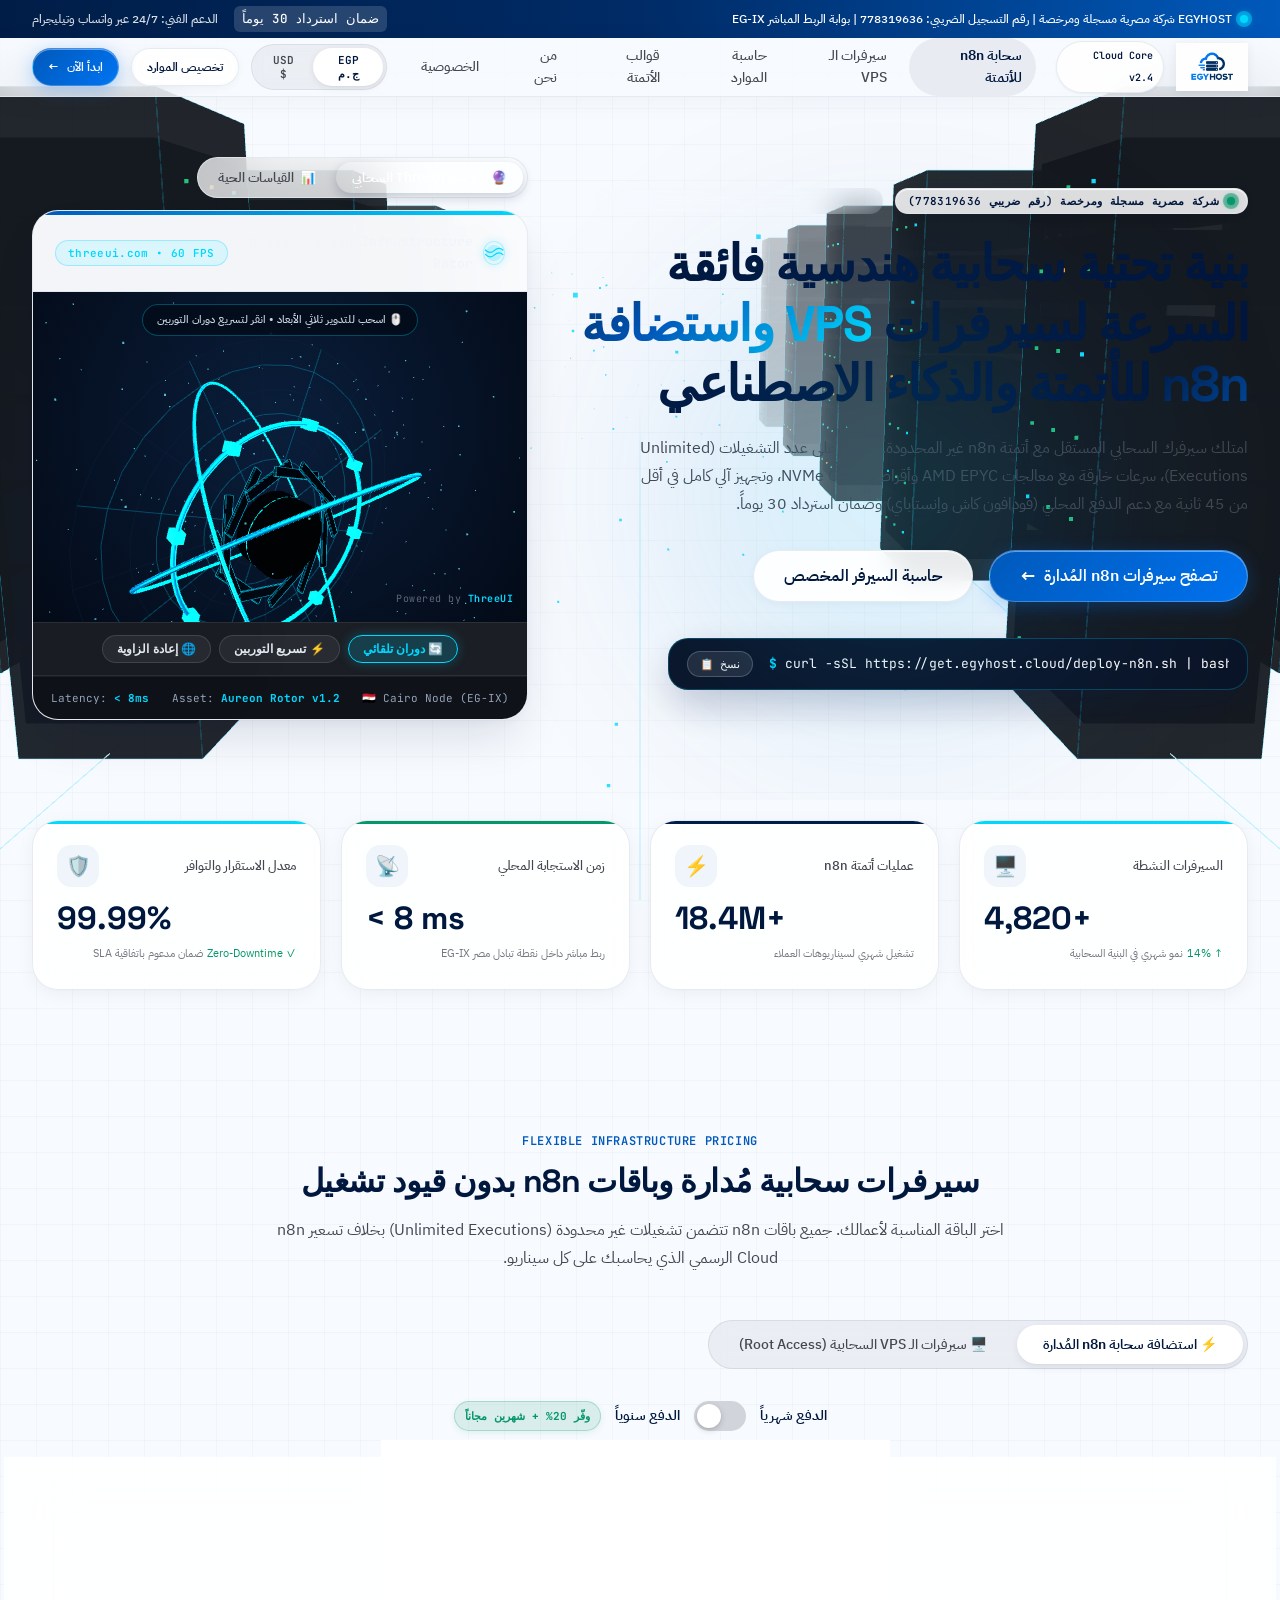
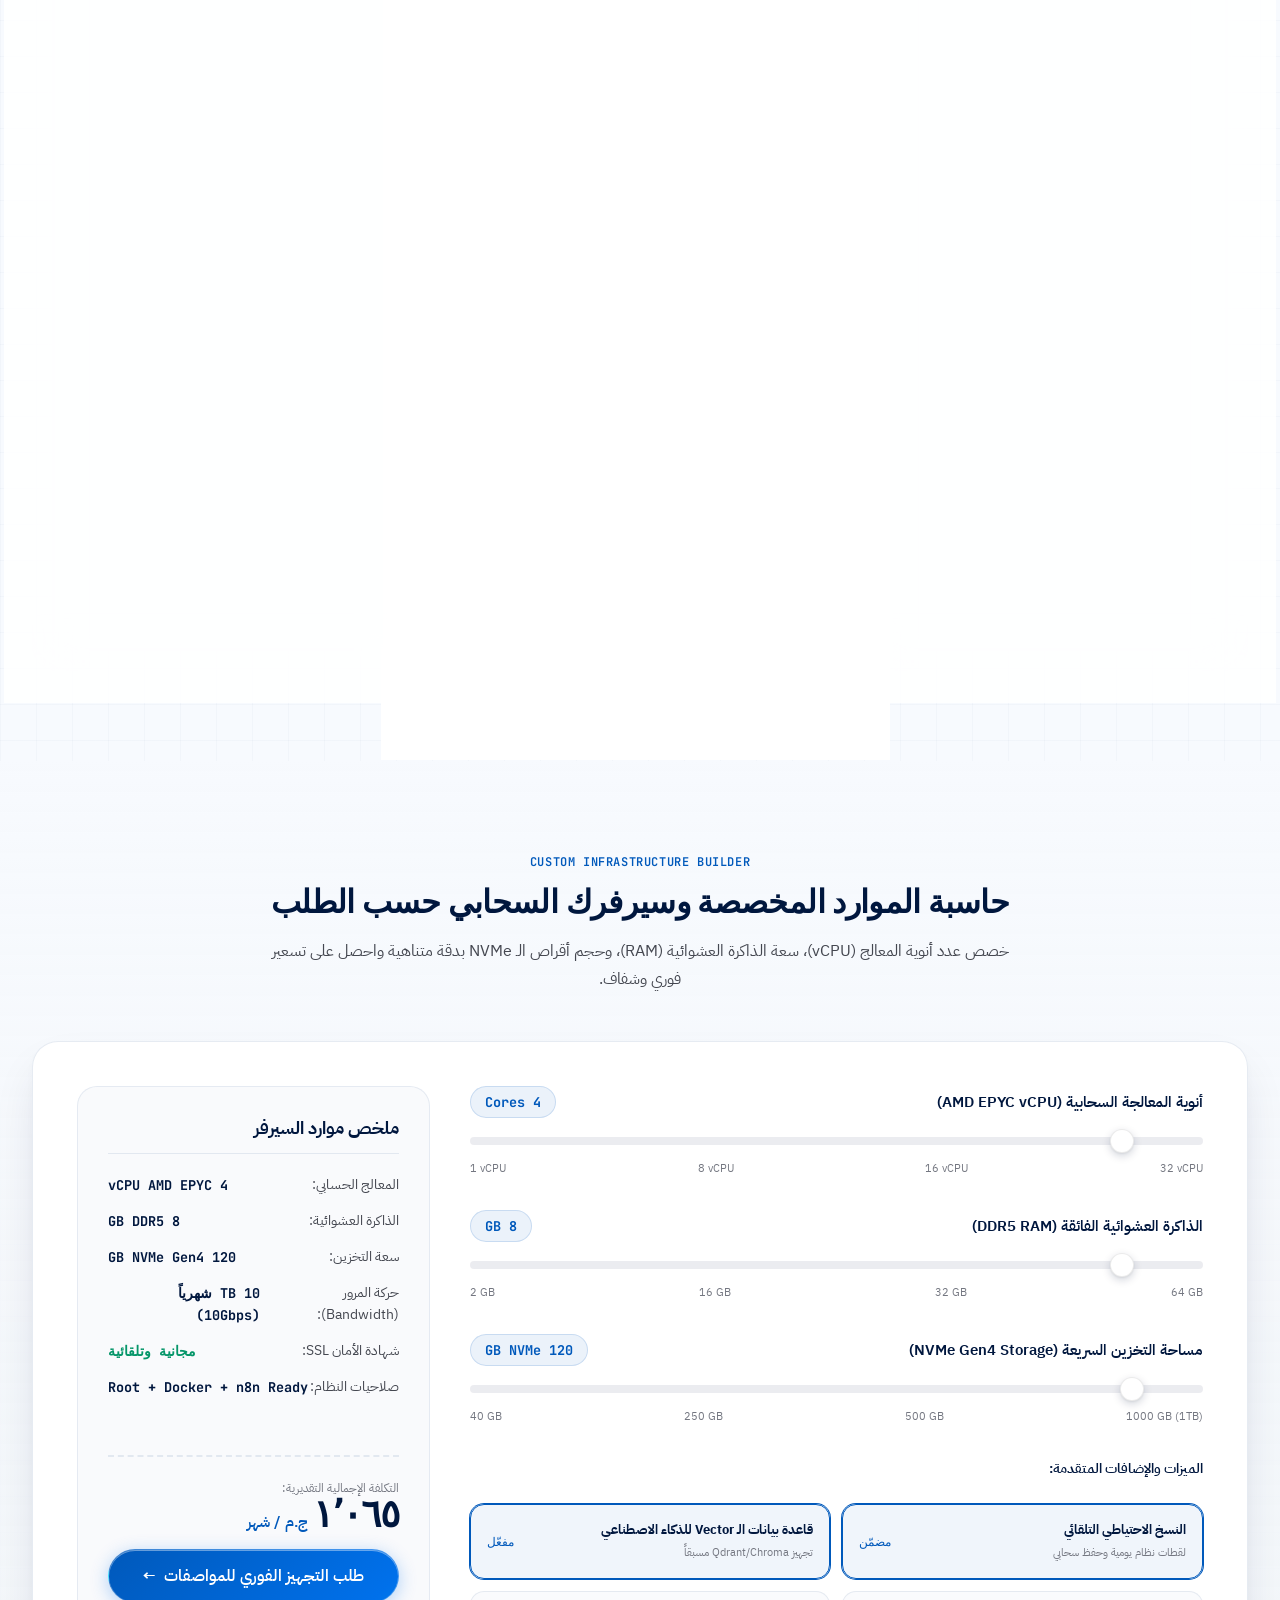
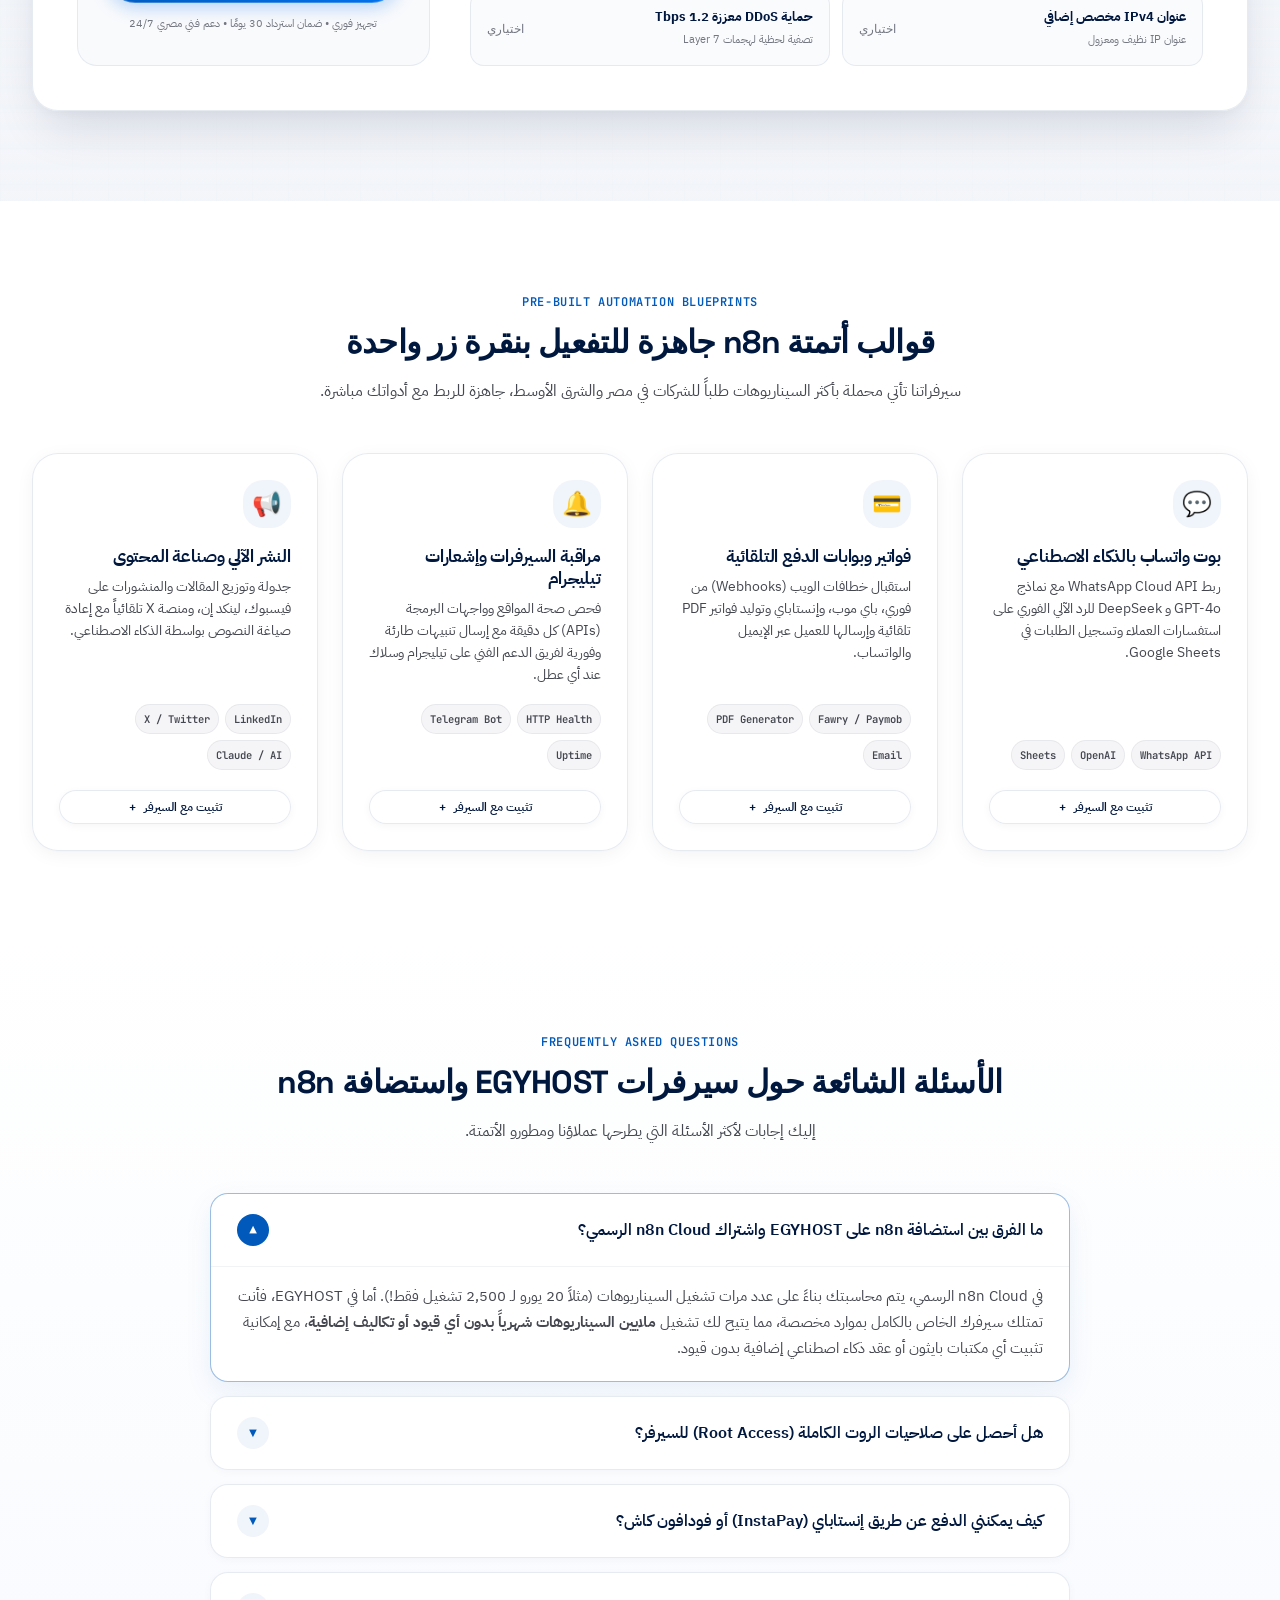
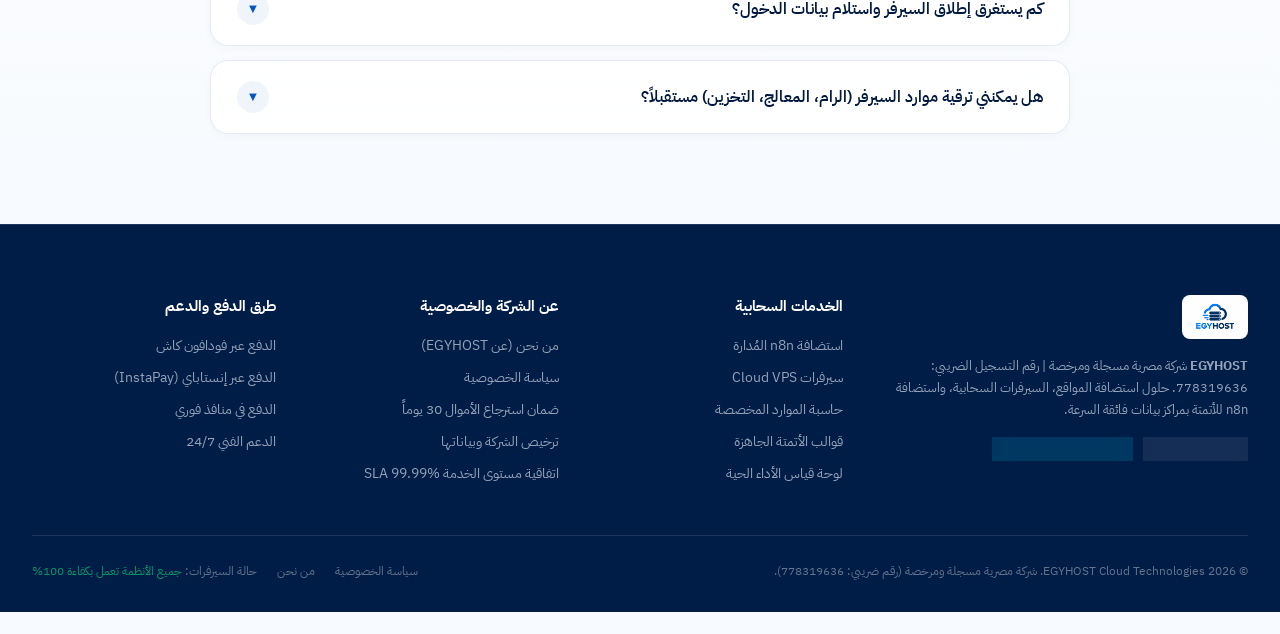
==== commit 02134030: "feat: Add interactive 3D Datacenter Server Racks background with live LED activity and scroll parall" ====
--- a/index.html
+++ b/index.html
@@ -27,6 +27,8 @@
   <link rel="stylesheet" href="css/style.css">
 </head>
 <body class="bg-grid-pattern">
+  <!-- ThreeUI 3D Cloud Datacenter Server Racks Background Canvas -->
+  <canvas id="egyhostServerBgCanvas" class="server-bg-canvas" aria-hidden="true"></canvas>
 
   <!-- Top Announcement Telemetry Banner -->
   <div class="header-top-banner">
--- a/css/style.css
+++ b/css/style.css
@@ -163,11 +163,23 @@
   }
 }
 
-/* Background Grids & Apple Ambient Glow */
+/* 3D Datacenter Server Background Canvas */
+.server-bg-canvas {
+  position: fixed;
+  top: 0;
+  left: 0;
+  width: 100vw;
+  height: 100vh;
+  z-index: -2;
+  pointer-events: none;
+  opacity: 0.92;
+  transition: opacity 0.6s ease;
+}
+
 .bg-grid-pattern {
   background-image: 
-    linear-gradient(to right, rgba(0, 43, 102, 0.03) 1px, transparent 1px),
-    linear-gradient(to bottom, rgba(0, 43, 102, 0.03) 1px, transparent 1px);
+    linear-gradient(to right, rgba(0, 43, 102, 0.025) 1px, transparent 1px),
+    linear-gradient(to bottom, rgba(0, 43, 102, 0.025) 1px, transparent 1px);
   background-size: 36px 36px;
 }
 
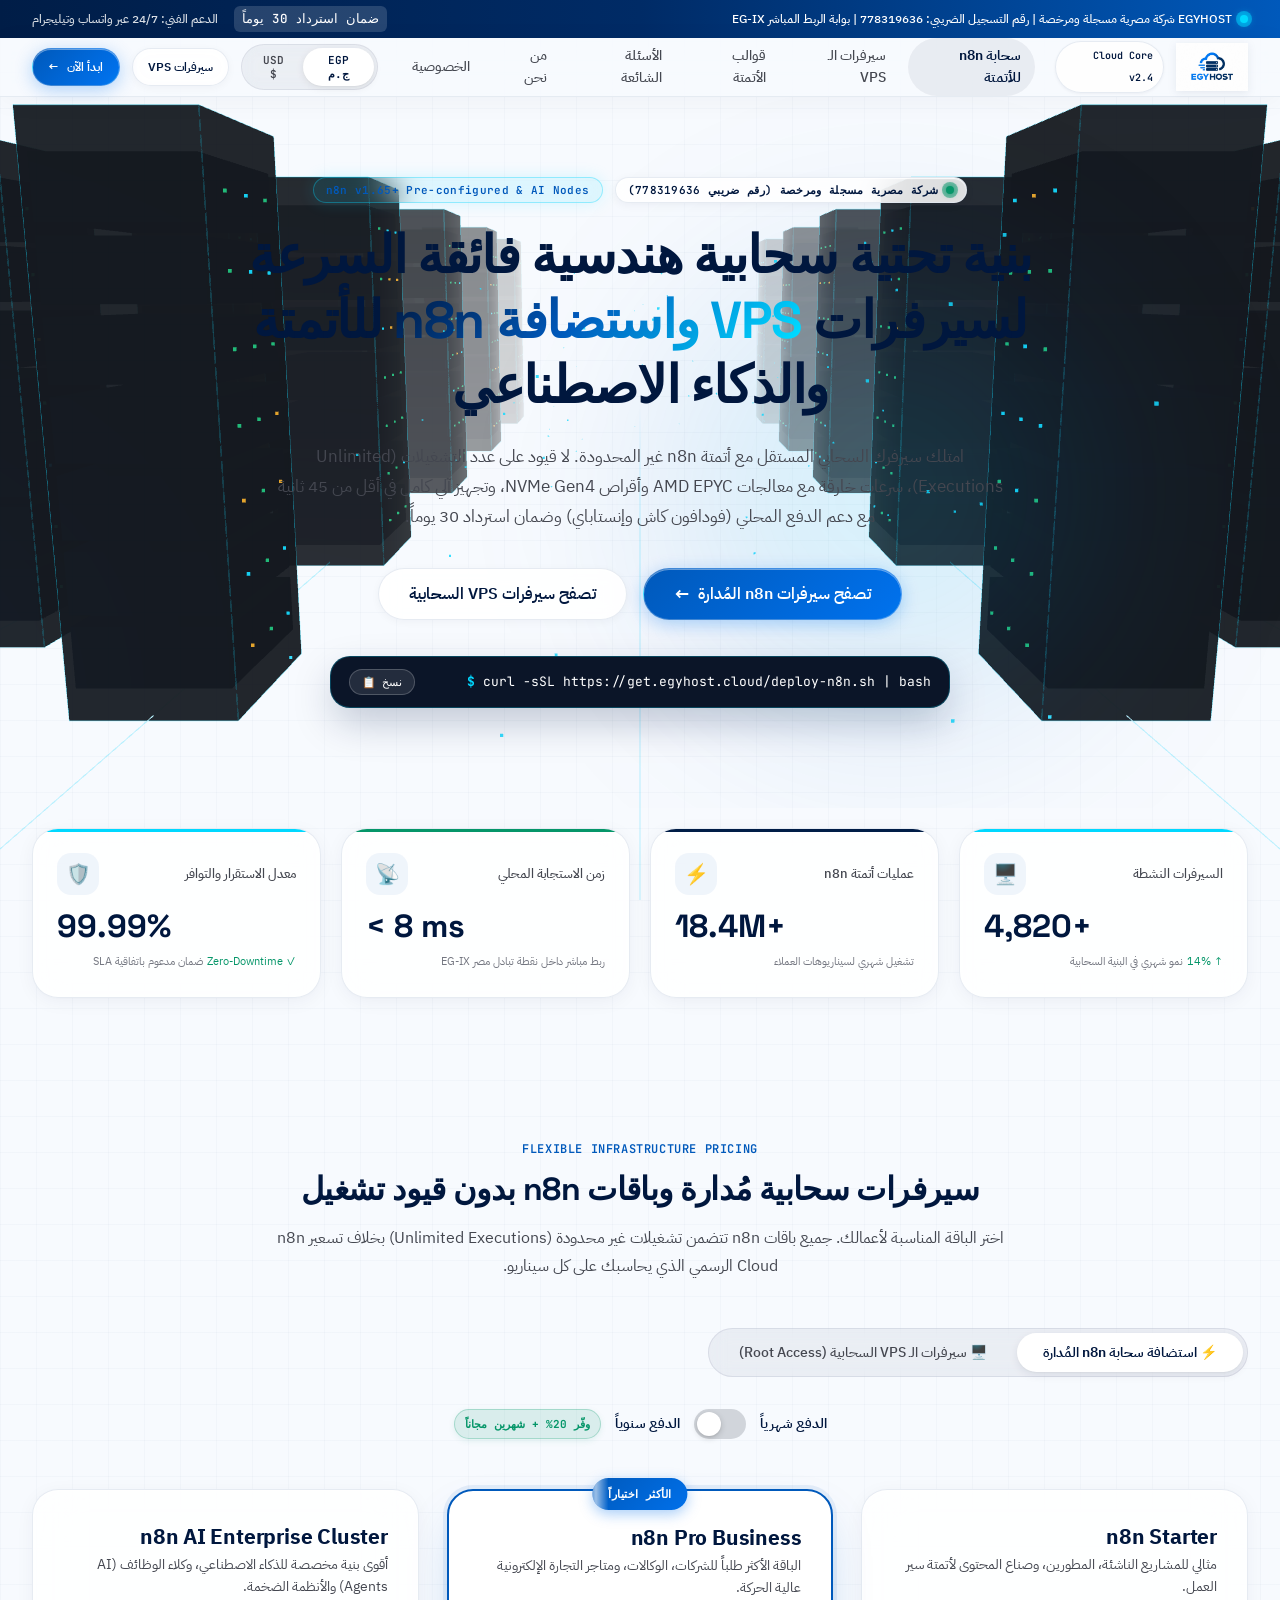
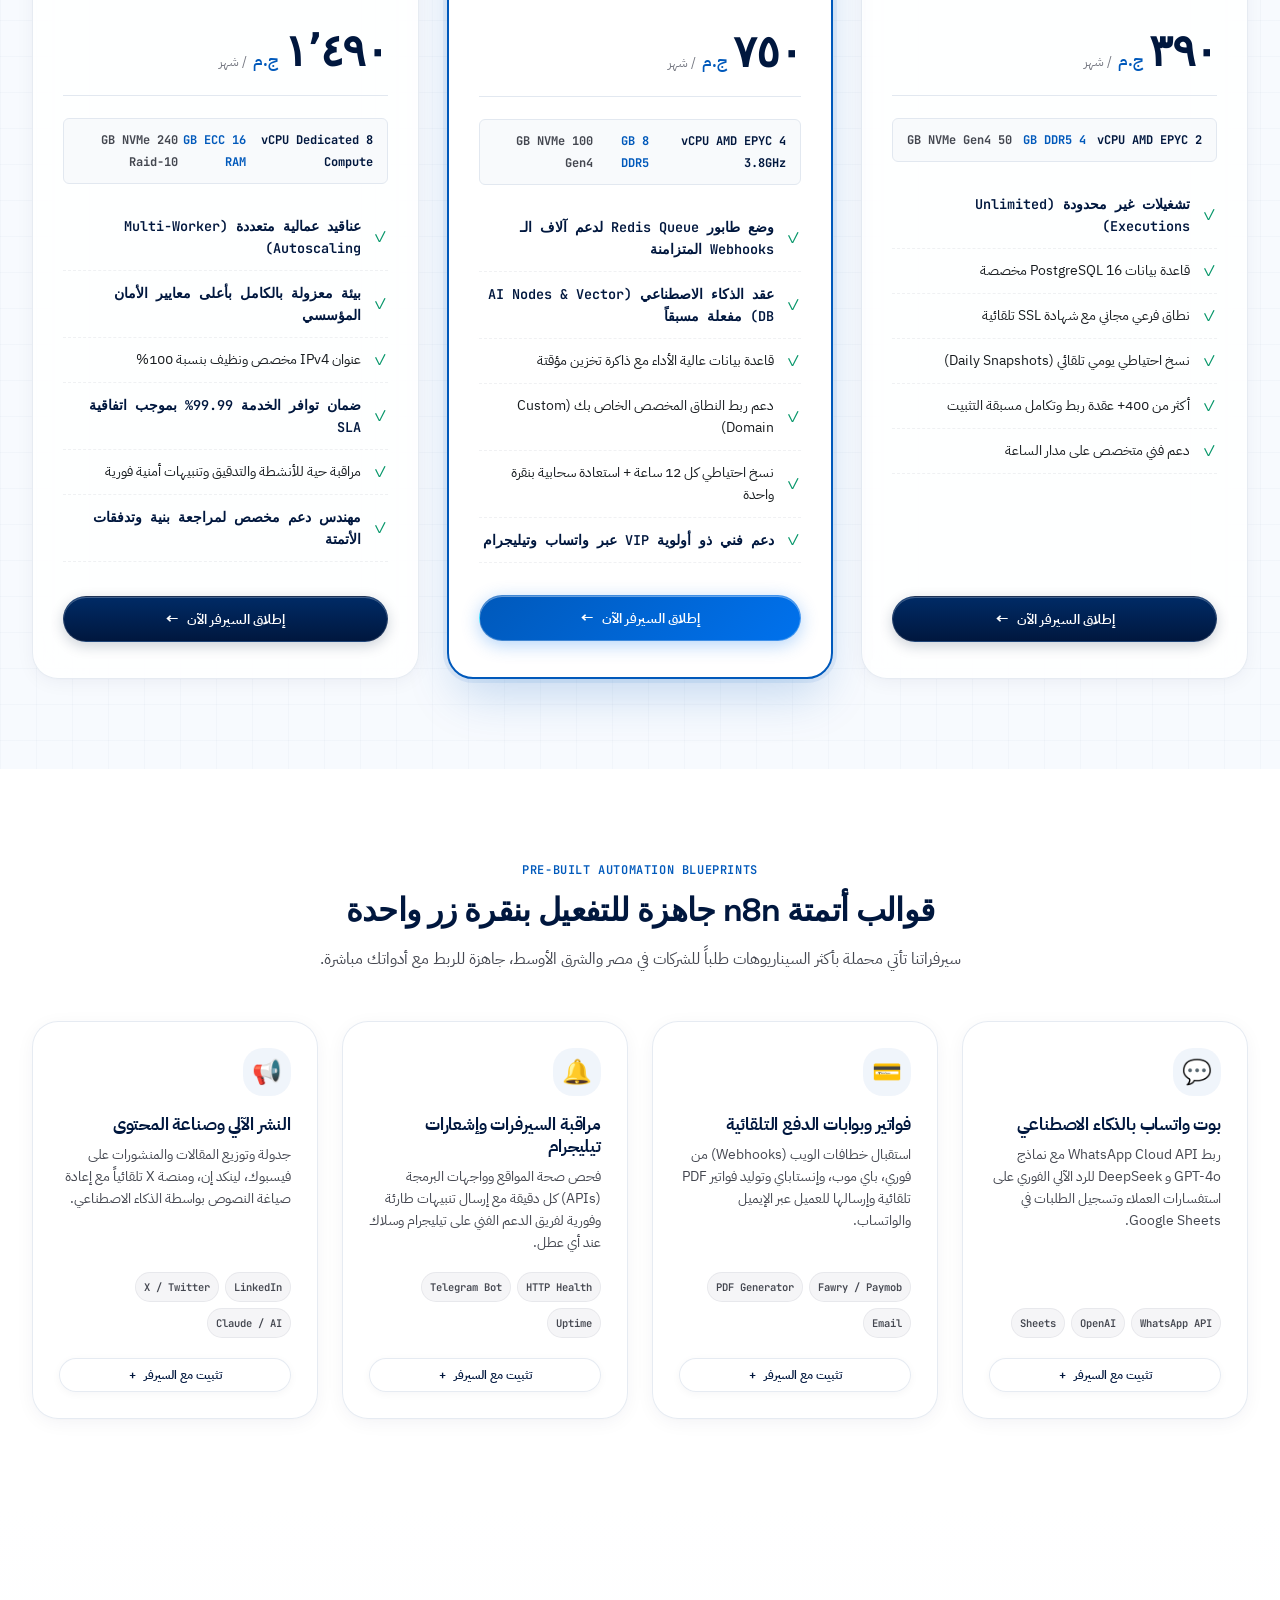
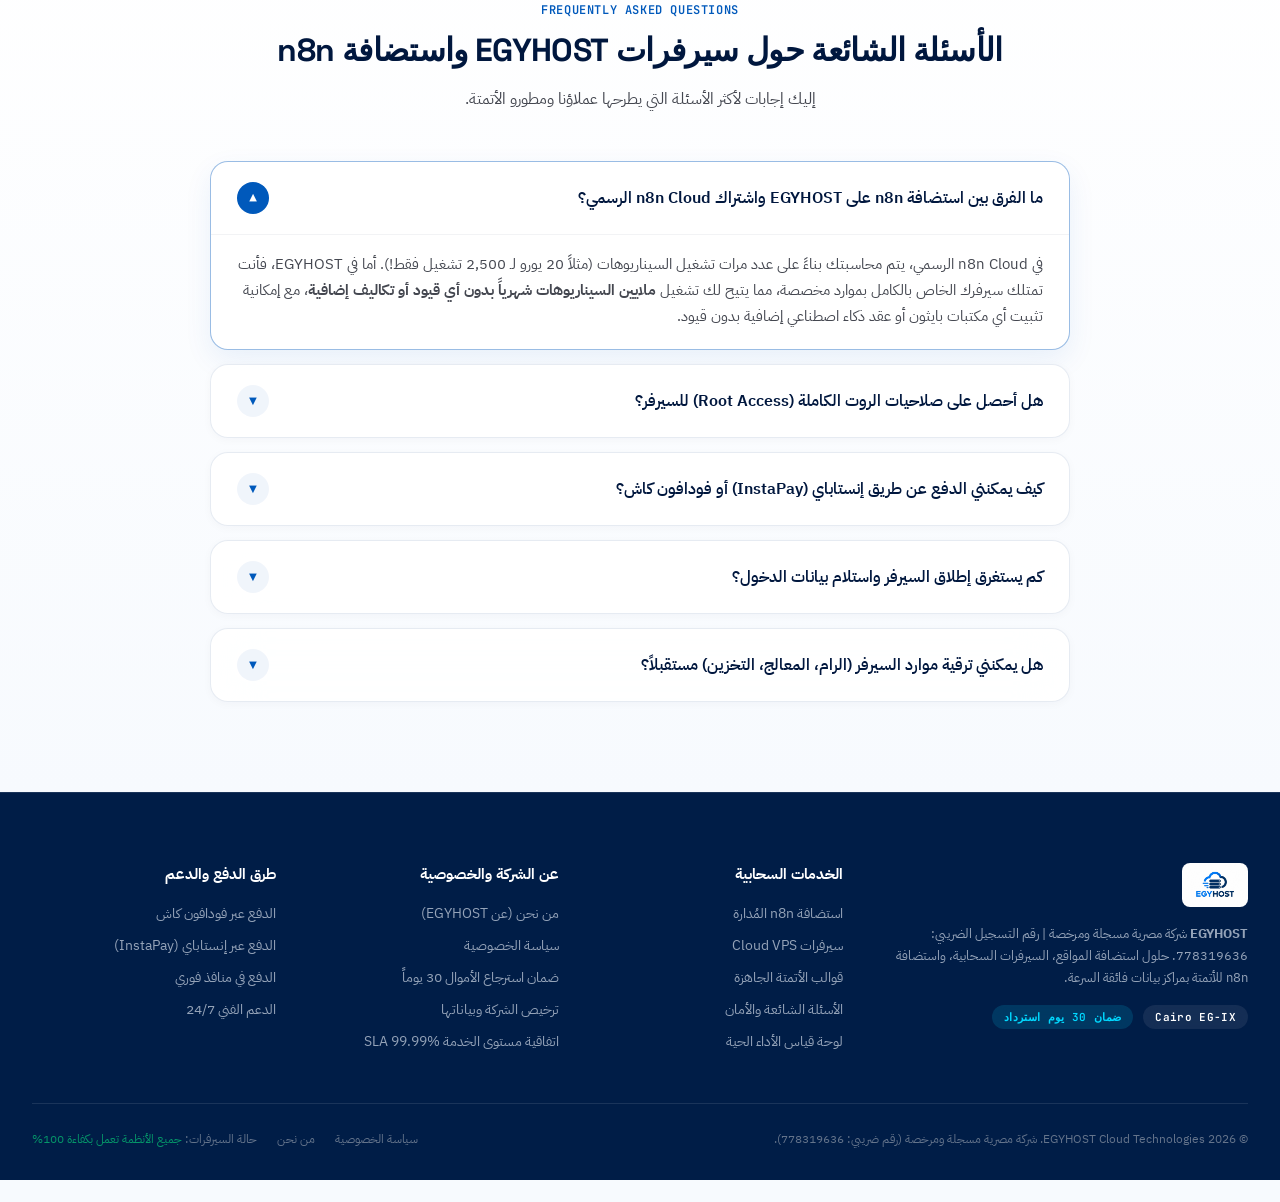
==== commit 10e3769e: "refactor: Remove Custom Plan Calculator and Hero Showcase Card Stack" ====
--- a/index.html
+++ b/index.html
@@ -59,8 +59,8 @@
           <ul class="nav-links">
             <li><a href="#n8n-plans" class="nav-link active">سحابة n8n للأتمتة</a></li>
             <li><a href="#vps-plans" class="nav-link">سيرفرات الـ VPS</a></li>
-            <li><a href="#calculator" class="nav-link">حاسبة الموارد</a></li>
             <li><a href="#templates" class="nav-link">قوالب الأتمتة</a></li>
+            <li><a href="#faq" class="nav-link">الأسئلة الشائعة</a></li>
             <li><a href="about.html" class="nav-link">من نحن</a></li>
             <li><a href="privacy.html" class="nav-link">الخصوصية</a></li>
           </ul>
@@ -74,7 +74,7 @@
             <button class="currency-btn" data-currency="USD">USD $</button>
           </div>
 
-          <a href="#calculator" class="btn btn-secondary btn-sm">تخصيص الموارد</a>
+          <a href="#vps-plans" class="btn btn-secondary btn-sm">سيرفرات VPS</a>
           <a href="#n8n-plans" class="btn btn-accent btn-sm">
             <span>ابدأ الآن</span>
             <span>←</span>
@@ -88,189 +88,49 @@
   <section id="hero" class="hero-section">
     <div class="ambient-glow-cyan" style="top: 10%; right: 5%;"></div>
     <div class="container">
-      <div class="hero-grid">
-        <!-- Hero Text Content -->
-        <div>
-          <div class="hero-badge-row">
-            <span class="label-badge hero-badge">
-              <span class="live-pulse-dot" style="background-color: var(--metric-success); box-shadow: 0 0 6px var(--metric-success);"></span>
-              <span>شركة مصرية مسجلة ومرخصة (رقم ضريبي 778319636)</span>
-            </span>
-            <span class="label-badge hero-badge hero-badge-cyan">
-              <span>n8n v1.65+ Pre-configured &amp; AI Nodes</span>
-            </span>
-          </div>
-
-          <h1 class="display-hero hero-title">
-            بنية تحتية سحابية هندسية فائقة السرعة لسيرفرات <span class="text-gradient">VPS واستضافة n8n</span> للأتمتة والذكاء الاصطناعي
-          </h1>
-
-          <p class="body-lg hero-description">
-            امتلك سيرفرك السحابي المستقل مع أتمتة n8n غير المحدودة. لا قيود على عدد التشغيلات (Unlimited Executions)، سرعات خارقة مع معالجات AMD EPYC وأقراص NVMe Gen4، وتجهيز آلي كامل في أقل من 45 ثانية مع دعم الدفع المحلي (فودافون كاش وإنستاباي) وضمان استرداد 30 يوماً.
-          </p>
-
-          <div class="hero-actions">
-            <a href="#n8n-plans" class="btn btn-accent btn-lg">
-              <span>تصفح سيرفرات n8n المُدارة</span>
-              <span style="font-size: 18px;">←</span>
-            </a>
-            <a href="#calculator" class="btn btn-secondary btn-lg">
-              <span>حاسبة السيرفر المخصص</span>
-            </a>
-          </div>
-
-          <!-- Hero Quick CLI Deployment Snippet -->
-          <div class="hero-quick-terminal">
-            <div class="quick-terminal-command ltr-force">
-              <span class="terminal-prompt-symbol">$</span>
-              <span id="heroTerminalCmd">curl -sSL https://get.egyhost.cloud/deploy-n8n.sh | bash</span>
-            </div>
-            <button class="copy-mini-btn" id="heroCopyBtn" title="نسخ الأمر">
-              <span>نسخ</span>
-              <span>📋</span>
-            </button>
-          </div>
-        </div>
-
-        <!-- Hero Interactive Showcase Card (ThreeUI & Telemetry) -->
-        <div class="hero-card-stack">
-          <!-- View Switcher Tabs (ThreeUI / Apple Style) -->
-          <div class="hero-view-tabs" role="tablist">
-            <button class="hero-view-tab-btn active" id="tabBtn3D" data-view="3d">
-              <span>🔮</span>
-              <span>مجسم ThreeUI السحابي</span>
-            </button>
-            <button class="hero-view-tab-btn" id="tabBtnTelemetry" data-view="telemetry">
-              <span>📊</span>
-              <span>القياسات الحية</span>
-            </button>
-          </div>
-
-          <!-- ThreeUI Interactive View (https://threeui.com) -->
-          <div id="view3dContainer" class="hero-interactive-view active">
-            <div class="telemetry-preview-card three-card-box threeui-card-box">
-              <div class="card-top-accent"></div>
-              <div class="telemetry-card-header threeui-card-header">
-                <div class="server-identity">
-                  <span class="threeui-mark-icon" title="ThreeUI Engine (threeui.com)">
-                    <svg viewBox="0 0 512 512" width="20" height="20" fill="currentColor">
-                      <circle cx="256" cy="256" r="208" fill="#00d8ff" opacity="0.2"/>
-                      <path d="M36 178C112 252 184 264 260 196C336 128 404 114 482 180" stroke="#00d8ff" stroke-width="32" fill="none" stroke-linecap="round"/>
-                      <path d="M36 292C112 366 184 378 260 310C336 242 404 228 482 294" stroke="#00d8ff" stroke-width="32" fill="none" stroke-linecap="round"/>
-                    </svg>
-                  </span>
-                  <span style="font-family: 'JetBrains Mono', var(--font-mono); font-size: 13px; font-weight: 700; color: var(--primary);">ThreeUI Aureon Infrastructure Rotor</span>
-                </div>
-                <a href="https://threeui.com" target="_blank" rel="noopener" class="label-badge threeui-badge" title="زيارة وثائق ThreeUI الرسمية">
-                  threeui.com • 60 FPS
-                </a>
-              </div>
-
-              <!-- ThreeUI 3D Canvas Viewport -->
-              <div class="three-canvas-wrapper" id="threeCanvasWrapper">
-                <canvas id="egyhostThreeCanvas"></canvas>
-                
-                <!-- ThreeUI Interactive Overlay Hint -->
-                <div class="three-hint-badge">
-                  <span>🖱️ اسحب للتدوير ثلاثي الأبعاد • انقر لتسريع دوران التوربين</span>
-                </div>
-
-                <!-- ThreeUI Watermark -->
-                <div class="threeui-watermark">
-                  <span>Powered by <strong>ThreeUI</strong></span>
-                </div>
-              </div>
-
-              <!-- ThreeUI Interactive Controls Bar -->
-              <div class="three-controls-bar threeui-controls-bar">
-                <button type="button" class="three-ctrl-btn active" id="btnThreeRotate" title="تشغيل/إيقاف دوران المحرك التلقائي">
-                  <span>🔄 دوران تلقائي</span>
-                </button>
-                <button type="button" class="three-ctrl-btn" id="btnThreeBurst" title="تسريع نبض التوربين التدفقي">
-                  <span>⚡ تسريع التوربين</span>
-                </button>
-                <button type="button" class="three-ctrl-btn" id="btnThreeReset" title="إعادة ضبط زاوية الرؤية">
-                  <span>🌐 إعادة الزاوية</span>
-                </button>
-              </div>
-
-              <!-- ThreeUI Footer Meta Readout -->
-              <div class="three-footer-meta threeui-footer-meta">
-                <span>🇪🇬 Cairo Node (EG-IX)</span>
-                <span>Asset: <strong>Aureon Rotor v1.2</strong></span>
-                <span>Latency: <strong>&lt; 8ms</strong></span>
-              </div>
-            </div>
-          </div>
-
-          <!-- Live Telemetry View -->
-          <div id="viewTelemetryContainer" class="hero-interactive-view">
-            <div class="telemetry-preview-card">
-              <div class="card-top-accent"></div>
-              <div class="telemetry-card-header">
-                <div class="server-identity">
-                  <span class="status-indicator-live"></span>
-                  <span style="font-family: var(--font-mono); font-size: 13px; font-weight: 700; color: var(--primary);">cai-node01.egyhost.cloud</span>
-                </div>
-                <span class="label-badge" style="background: rgba(5, 150, 105, 0.12); color: var(--metric-success);">
-                  Active Quota: 85%
-                </span>
-              </div>
-
-              <div class="telemetry-card-body">
-                <!-- CPU Gauge -->
-                <div class="metric-gauge-group">
-                  <div class="metric-gauge-header">
-                    <span>AMD EPYC Compute (vCPU Load)</span>
-                    <span class="ltr-force">32% / 4.2 GHz</span>
-                  </div>
-                  <div class="metric-gauge-bar">
-                    <div class="metric-gauge-fill" style="width: 32%;"></div>
-                  </div>
-                </div>
-
-                <!-- RAM Gauge -->
-                <div class="metric-gauge-group">
-                  <div class="metric-gauge-header">
-                    <span>DDR5 Memory Allocation</span>
-                    <span class="ltr-force">3.4 GB / 8.0 GB (42%)</span>
-                  </div>
-                  <div class="metric-gauge-bar">
-                    <div class="metric-gauge-fill" style="width: 42%;"></div>
-                  </div>
-                </div>
-
-                <!-- Storage Gauge -->
-                <div class="metric-gauge-group">
-                  <div class="metric-gauge-header">
-                    <span>NVMe Gen4 IOPS &amp; Quota</span>
-                    <span class="ltr-force">18.5 GB / 100 GB</span>
-                  </div>
-                  <div class="metric-gauge-bar">
-                    <div class="metric-gauge-fill" style="width: 18.5%;"></div>
-                  </div>
-                </div>
-
-                <!-- Telemetry Metrics Grid -->
-                <div class="mini-telemetry-grid">
-                  <div class="mini-telemetry-item">
-                    <span class="label">زمن الاستجابة</span>
-                    <span class="value ltr-force" style="color: var(--metric-success);">&lt; 8.2 ms</span>
-                  </div>
-                  <div class="mini-telemetry-item">
-                    <span class="label">معدل الـ Webhooks</span>
-                    <span class="value ltr-force" style="color: var(--secondary);">148 req/s</span>
-                  </div>
-                  <div class="mini-telemetry-item">
-                    <span class="label">حالة n8n Daemon</span>
-                    <span class="value ltr-force" style="color: var(--metric-success);">RUNNING</span>
-                  </div>
-                </div>
-              </div>
-            </div>
-          </div>
-        </div>
-      </div>
+      <div class="hero-content-centered">
+        <div class="hero-badge-row">
+          <span class="label-badge hero-badge">
+            <span class="live-pulse-dot" style="background-color: var(--metric-success); box-shadow: 0 0 6px var(--metric-success);"></span>
+            <span>شركة مصرية مسجلة ومرخصة (رقم ضريبي 778319636)</span>
+          </span>
+          <span class="label-badge hero-badge hero-badge-cyan">
+            <span>n8n v1.65+ Pre-configured &amp; AI Nodes</span>
+          </span>
+        </div>
+
+        <h1 class="display-hero hero-title">
+          بنية تحتية سحابية هندسية فائقة السرعة لسيرفرات <span class="text-gradient">VPS واستضافة n8n</span> للأتمتة والذكاء الاصطناعي
+        </h1>
+
+        <p class="body-lg hero-description">
+          امتلك سيرفرك السحابي المستقل مع أتمتة n8n غير المحدودة. لا قيود على عدد التشغيلات (Unlimited Executions)، سرعات خارقة مع معالجات AMD EPYC وأقراص NVMe Gen4، وتجهيز آلي كامل في أقل من 45 ثانية مع دعم الدفع المحلي (فودافون كاش وإنستاباي) وضمان استرداد 30 يوماً.
+        </p>
+
+        <div class="hero-actions">
+          <a href="#n8n-plans" class="btn btn-accent btn-lg">
+            <span>تصفح سيرفرات n8n المُدارة</span>
+            <span style="font-size: 18px;">←</span>
+          </a>
+          <a href="#vps-plans" class="btn btn-secondary btn-lg">
+            <span>تصفح سيرفرات VPS السحابية</span>
+          </a>
+        </div>
+
+        <!-- Hero Quick CLI Deployment Snippet -->
+        <div class="hero-quick-terminal">
+          <div class="quick-terminal-command ltr-force">
+            <span class="terminal-prompt-symbol">$</span>
+            <span id="heroTerminalCmd">curl -sSL https://get.egyhost.cloud/deploy-n8n.sh | bash</span>
+          </div>
+          <button class="copy-mini-btn" id="heroCopyBtn" title="نسخ الأمر">
+            <span>نسخ</span>
+            <span>📋</span>
+          </button>
+        </div>
+      </div>
+
+
     </div>
   </section>
 
@@ -371,163 +231,7 @@
     </div>
   </section>
 
-  <!-- Component #5: Interactive Custom Plan Builder & Price Calculator -->
-  <section id="calculator" class="calculator-section">
-    <div class="container">
-      <div class="section-head">
-        <span class="section-subtitle">CUSTOM INFRASTRUCTURE BUILDER</span>
-        <h2 class="headline-lg section-title">حاسبة الموارد المخصصة وسيرفرك السحابي حسب الطلب</h2>
-        <p class="body-lg">
-          خصص عدد أنوية المعالج (vCPU)، سعة الذاكرة العشوائية (RAM)، وحجم أقراص الـ NVMe بدقة متناهية واحصل على تسعير فوري وشفاف.
-        </p>
-      </div>
-
-      <div class="calc-card-container">
-        <!-- Sliders Controls -->
-        <div>
-          <!-- Slider 1: CPU -->
-          <div class="slider-group">
-            <div class="slider-header">
-              <span class="slider-label">
-                <span>أنوية المعالجة السحابية (AMD EPYC vCPU)</span>
-              </span>
-              <span id="cpuValBadge" class="slider-val-badge">4 Cores</span>
-            </div>
-            <input type="range" id="calcCpu" min="1" max="32" step="1" value="4">
-            <div style="display: flex; justify-content: space-between; font-size: 11px; color: var(--outline); margin-top: 6px;" class="ltr-force">
-              <span>1 vCPU</span>
-              <span>8 vCPU</span>
-              <span>16 vCPU</span>
-              <span>32 vCPU</span>
-            </div>
-          </div>
-
-          <!-- Slider 2: RAM -->
-          <div class="slider-group">
-            <div class="slider-header">
-              <span class="slider-label">
-                <span>الذاكرة العشوائية الفائقة (DDR5 RAM)</span>
-              </span>
-              <span id="ramValBadge" class="slider-val-badge">8 GB</span>
-            </div>
-            <input type="range" id="calcRam" min="2" max="64" step="2" value="8">
-            <div style="display: flex; justify-content: space-between; font-size: 11px; color: var(--outline); margin-top: 6px;" class="ltr-force">
-              <span>2 GB</span>
-              <span>16 GB</span>
-              <span>32 GB</span>
-              <span>64 GB</span>
-            </div>
-          </div>
-
-          <!-- Slider 3: Storage -->
-          <div class="slider-group">
-            <div class="slider-header">
-              <span class="slider-label">
-                <span>مساحة التخزين السريعة (NVMe Gen4 Storage)</span>
-              </span>
-              <span id="storageValBadge" class="slider-val-badge">120 GB NVMe</span>
-            </div>
-            <input type="range" id="calcStorage" min="40" max="1000" step="20" value="120">
-            <div style="display: flex; justify-content: space-between; font-size: 11px; color: var(--outline); margin-top: 6px;" class="ltr-force">
-              <span>40 GB</span>
-              <span>250 GB</span>
-              <span>500 GB</span>
-              <span>1000 GB (1TB)</span>
-            </div>
-          </div>
-
-          <!-- Addons Toggles -->
-          <h4 style="font-size: 14px; font-weight: 600; color: var(--primary); margin: 24px 0 12px;">الميزات والإضافات المتقدمة:</h4>
-          <div class="addons-grid">
-            <div class="addon-card selected" data-addon="backups">
-              <div>
-                <strong style="font-size: 13px; color: var(--primary); display: block;">النسخ الاحتياطي التلقائي</strong>
-                <span style="font-size: 11px; color: var(--outline);">لقطات نظام يومية وحفظ سحابي</span>
-              </div>
-              <span style="font-family: var(--font-mono); font-size: 12px; color: var(--secondary);">مضمّن</span>
-            </div>
-
-            <div class="addon-card selected" data-addon="aiVector">
-              <div>
-                <strong style="font-size: 13px; color: var(--primary); display: block;">قاعدة بيانات الـ Vector للذكاء الاصطناعي</strong>
-                <span style="font-size: 11px; color: var(--outline);">تجهيز Qdrant/Chroma مسبقاً</span>
-              </div>
-              <span style="font-family: var(--font-mono); font-size: 12px; color: var(--secondary);">مفعّل</span>
-            </div>
-
-            <div class="addon-card" data-addon="extraIp">
-              <div>
-                <strong style="font-size: 13px; color: var(--primary); display: block;">عنوان IPv4 مخصص إضافي</strong>
-                <span style="font-size: 11px; color: var(--outline);">عنوان IP نظيف ومعزول</span>
-              </div>
-              <span style="font-family: var(--font-mono); font-size: 12px; color: var(--outline);">اختياري</span>
-            </div>
-
-            <div class="addon-card" data-addon="ddosShield">
-              <div>
-                <strong style="font-size: 13px; color: var(--primary); display: block;">حماية DDoS معززة 1.2 Tbps</strong>
-                <span style="font-size: 11px; color: var(--outline);">تصفية لحظية لهجمات Layer 7</span>
-              </div>
-              <span style="font-family: var(--font-mono); font-size: 12px; color: var(--outline);">اختياري</span>
-            </div>
-          </div>
-        </div>
-
-        <!-- Summary & Checkout Sidebar -->
-        <div class="calc-summary-panel">
-          <div>
-            <h3 class="summary-title">ملخص موارد السيرفر</h3>
-            
-            <div class="summary-line">
-              <span>المعالج الحسابي:</span>
-              <strong id="summaryCpu">4 vCPU AMD EPYC</strong>
-            </div>
-
-            <div class="summary-line">
-              <span>الذاكرة العشوائية:</span>
-              <strong id="summaryRam">8 GB DDR5</strong>
-            </div>
-
-            <div class="summary-line">
-              <span>سعة التخزين:</span>
-              <strong id="summaryStorage">120 GB NVMe Gen4</strong>
-            </div>
-
-            <div class="summary-line">
-              <span>حركة المرور (Bandwidth):</span>
-              <strong>10 TB شهرياً (10Gbps)</strong>
-            </div>
-
-            <div class="summary-line">
-              <span>شهادة الأمان SSL:</span>
-              <strong style="color: var(--metric-success);">مجانية وتلقائية</strong>
-            </div>
-
-            <div class="summary-line">
-              <span>صلاحيات النظام:</span>
-              <strong>Root + Docker + n8n Ready</strong>
-            </div>
-          </div>
-
-          <div class="calc-total-box">
-            <span style="font-size: 12px; color: var(--outline); display: block; margin-bottom: 4px;">التكلفة الإجمالية التقديرية:</span>
-            <div class="total-price-display">
-              <span id="summaryTotalPrice" class="price-amount" style="font-size: 38px;">680</span>
-              <span id="summaryCurrency" class="price-currency" style="font-size: 15px;">ج.م / شهر</span>
-            </div>
-
-            <button id="btnDeployCustom" class="btn btn-accent btn-lg" style="width: 100%;">
-              <span>طلب التجهيز الفوري للمواصفات</span>
-              <span>←</span>
-            </button>
-            <p style="font-size: 11px; color: var(--outline); text-align: center; margin-top: 10px;">
-              تجهيز فوري • ضمان استرداد 30 يومًا • دعم فني مصري 24/7
-            </p>
-          </div>
-        </div>
-      </div>
-    </div>
-  </section>
+
 
   <!-- Pre-built n8n Workflow Templates Showcase -->
   <section id="templates" class="templates-section">
@@ -709,8 +413,8 @@
           <ul class="footer-links">
             <li><a href="#n8n-plans">استضافة n8n المُدارة</a></li>
             <li><a href="#vps-plans">سيرفرات Cloud VPS</a></li>
-            <li><a href="#calculator">حاسبة الموارد المخصصة</a></li>
             <li><a href="#templates">قوالب الأتمتة الجاهزة</a></li>
+            <li><a href="#faq">الأسئلة الشائعة والأمان</a></li>
             <li><a href="#hero">لوحة قياس الأداء الحية</a></li>
           </ul>
         </div>
--- a/css/style.css
+++ b/css/style.css
@@ -454,25 +454,61 @@
   border-radius: var(--rounded-full);
 }
 
-/* Hero Section */
+/* Hero Section - Apple Monumental Keynote Presentation */
 .hero-section {
   position: relative;
-  padding: 60px 0 80px;
+  padding: 80px 0 100px;
   overflow: hidden;
 }
 
-.hero-grid {
-  display: grid;
-  grid-template-columns: 1.15fr 0.85fr;
-  gap: 48px;
-  align-items: center;
-}
-
-@media (max-width: 1024px) {
-  .hero-grid {
-    grid-template-columns: 1fr;
-    gap: 40px;
+.hero-content-centered {
+  max-width: 880px;
+  margin: 0 auto;
+  text-align: center;
+  display: flex;
+  flex-direction: column;
+  align-items: center;
+  position: relative;
+  z-index: 2;
+}
+
+.hero-content-centered .hero-badge-row {
+  justify-content: center;
+}
+
+.hero-content-centered .hero-title {
+  font-size: 52px;
+  line-height: 1.25;
+  letter-spacing: -0.025em;
+  margin-bottom: 24px;
+}
+
+@media (max-width: 768px) {
+  .hero-content-centered .hero-title {
+    font-size: 34px;
+    line-height: 1.3;
   }
+}
+
+.hero-content-centered .hero-description {
+  max-width: 740px;
+  margin-left: auto;
+  margin-right: auto;
+  font-size: 17px;
+  line-height: 30px;
+  color: var(--on-surface-variant);
+  margin-bottom: 36px;
+}
+
+.hero-content-centered .hero-actions {
+  justify-content: center;
+  margin-bottom: 36px;
+}
+
+.hero-content-centered .hero-quick-terminal {
+  margin: 0 auto;
+  width: 100%;
+  max-width: 620px;
 }
 
 .hero-badge-row {
@@ -1368,184 +1404,7 @@
   color: var(--primary);
 }
 
-/* Calculator Section - Apple Custom Resource Lab */
-.calculator-section {
-  padding: 90px 0;
-  background: linear-gradient(180deg, var(--surface) 0%, rgba(241, 244, 248, 0.8) 100%);
-  position: relative;
-}
-
-.calc-card-container {
-  background: rgba(255, 255, 255, 0.95);
-  backdrop-filter: var(--apple-blur);
-  -webkit-backdrop-filter: var(--apple-blur);
-  border: 1px solid var(--apple-glass-border);
-  border-radius: var(--apple-bento-radius);
-  padding: 44px;
-  box-shadow: var(--apple-glass-bevel), var(--shadow-card-apple-hover);
-  display: grid;
-  grid-template-columns: 1.35fr 0.65fr;
-  gap: 40px;
-}
-
-@media (max-width: 992px) {
-  .calc-card-container {
-    grid-template-columns: 1fr;
-    padding: 26px;
-  }
-}
-
-.slider-group {
-  margin-bottom: 30px;
-}
-
-.slider-header {
-  display: flex;
-  justify-content: space-between;
-  align-items: center;
-  margin-bottom: 12px;
-}
-
-.slider-label {
-  font-weight: 600;
-  font-size: 15px;
-  color: var(--primary);
-  display: flex;
-  align-items: center;
-  gap: 8px;
-}
-
-.slider-val-badge {
-  font-family: var(--font-mono);
-  font-size: 13.5px;
-  font-weight: 700;
-  background-color: rgba(0, 89, 187, 0.08);
-  color: var(--secondary);
-  padding: 4px 14px;
-  border-radius: var(--rounded-full);
-  border: 1px solid rgba(0, 89, 187, 0.15);
-}
-
-/* Apple Range Slider */
-input[type="range"] {
-  -webkit-appearance: none;
-  appearance: none;
-  width: 100%;
-  height: 8px;
-  border-radius: var(--rounded-full);
-  background: rgba(0, 23, 62, 0.08);
-  outline: none;
-  cursor: pointer;
-  transition: background 0.2s ease;
-}
-
-input[type="range"]::-webkit-slider-thumb {
-  -webkit-appearance: none;
-  appearance: none;
-  width: 24px;
-  height: 24px;
-  border-radius: 50%;
-  background: #ffffff;
-  border: 1px solid rgba(0, 0, 0, 0.08);
-  box-shadow: 0 3px 8px rgba(0, 23, 62, 0.18), 0 1px 2px rgba(0, 0, 0, 0.06);
-  cursor: grab;
-  transition: transform 0.2s var(--apple-spring), box-shadow 0.2s var(--apple-spring);
-}
-
-input[type="range"]::-webkit-slider-thumb:hover {
-  transform: scale(1.18);
-  box-shadow: 0 0 0 6px rgba(0, 112, 234, 0.16), 0 4px 12px rgba(0, 23, 62, 0.22);
-}
-
-input[type="range"]::-webkit-slider-thumb:active {
-  cursor: grabbing;
-  transform: scale(1.22);
-  box-shadow: 0 0 0 8px rgba(0, 112, 234, 0.25), 0 6px 16px rgba(0, 23, 62, 0.28);
-}
-
-.addons-grid {
-  display: grid;
-  grid-template-columns: repeat(2, 1fr);
-  gap: 12px;
-  margin-top: 24px;
-}
-
-@media (max-width: 600px) {
-  .addons-grid {
-    grid-template-columns: 1fr;
-  }
-}
-
-.addon-card {
-  border: 1px solid var(--apple-glass-border);
-  border-radius: var(--rounded-md);
-  padding: 14px 16px;
-  background-color: rgba(248, 250, 252, 0.7);
-  cursor: pointer;
-  transition: all var(--transition-fast) var(--apple-spring);
-  display: flex;
-  align-items: center;
-  justify-content: space-between;
-  user-select: none;
-}
-
-.addon-card:hover {
-  border-color: rgba(0, 89, 187, 0.3);
-  background-color: #ffffff;
-  transform: translateY(-2px);
-  box-shadow: 0 4px 12px rgba(0, 23, 62, 0.04);
-}
-
-.addon-card.selected {
-  border-color: var(--secondary);
-  background-color: rgba(0, 89, 187, 0.06);
-  box-shadow: 0 0 0 1px var(--secondary);
-}
-
-.calc-summary-panel {
-  background-color: rgba(248, 250, 252, 0.85);
-  border: 1px solid var(--apple-glass-border);
-  border-radius: var(--rounded-lg);
-  padding: 30px;
-  display: flex;
-  flex-direction: column;
-  justify-content: space-between;
-}
-
-.summary-title {
-  font-size: 18px;
-  font-weight: 700;
-  color: var(--primary);
-  margin-bottom: 20px;
-  padding-bottom: 14px;
-  border-bottom: 1px solid var(--surface-border);
-}
-
-.summary-line {
-  display: flex;
-  justify-content: space-between;
-  margin-bottom: 14px;
-  font-size: 13.5px;
-  color: var(--on-surface-variant);
-}
-
-.summary-line strong {
-  font-family: var(--font-mono);
-  color: var(--primary);
-}
-
-.calc-total-box {
-  margin-top: 24px;
-  padding-top: 20px;
-  border-top: 2px dashed var(--surface-border);
-}
-
-.total-price-display {
-  display: flex;
-  align-items: baseline;
-  gap: 6px;
-  margin-bottom: 16px;
-}
+
 
 /* Templates Section - Apple Bento Grid */
 .templates-section {
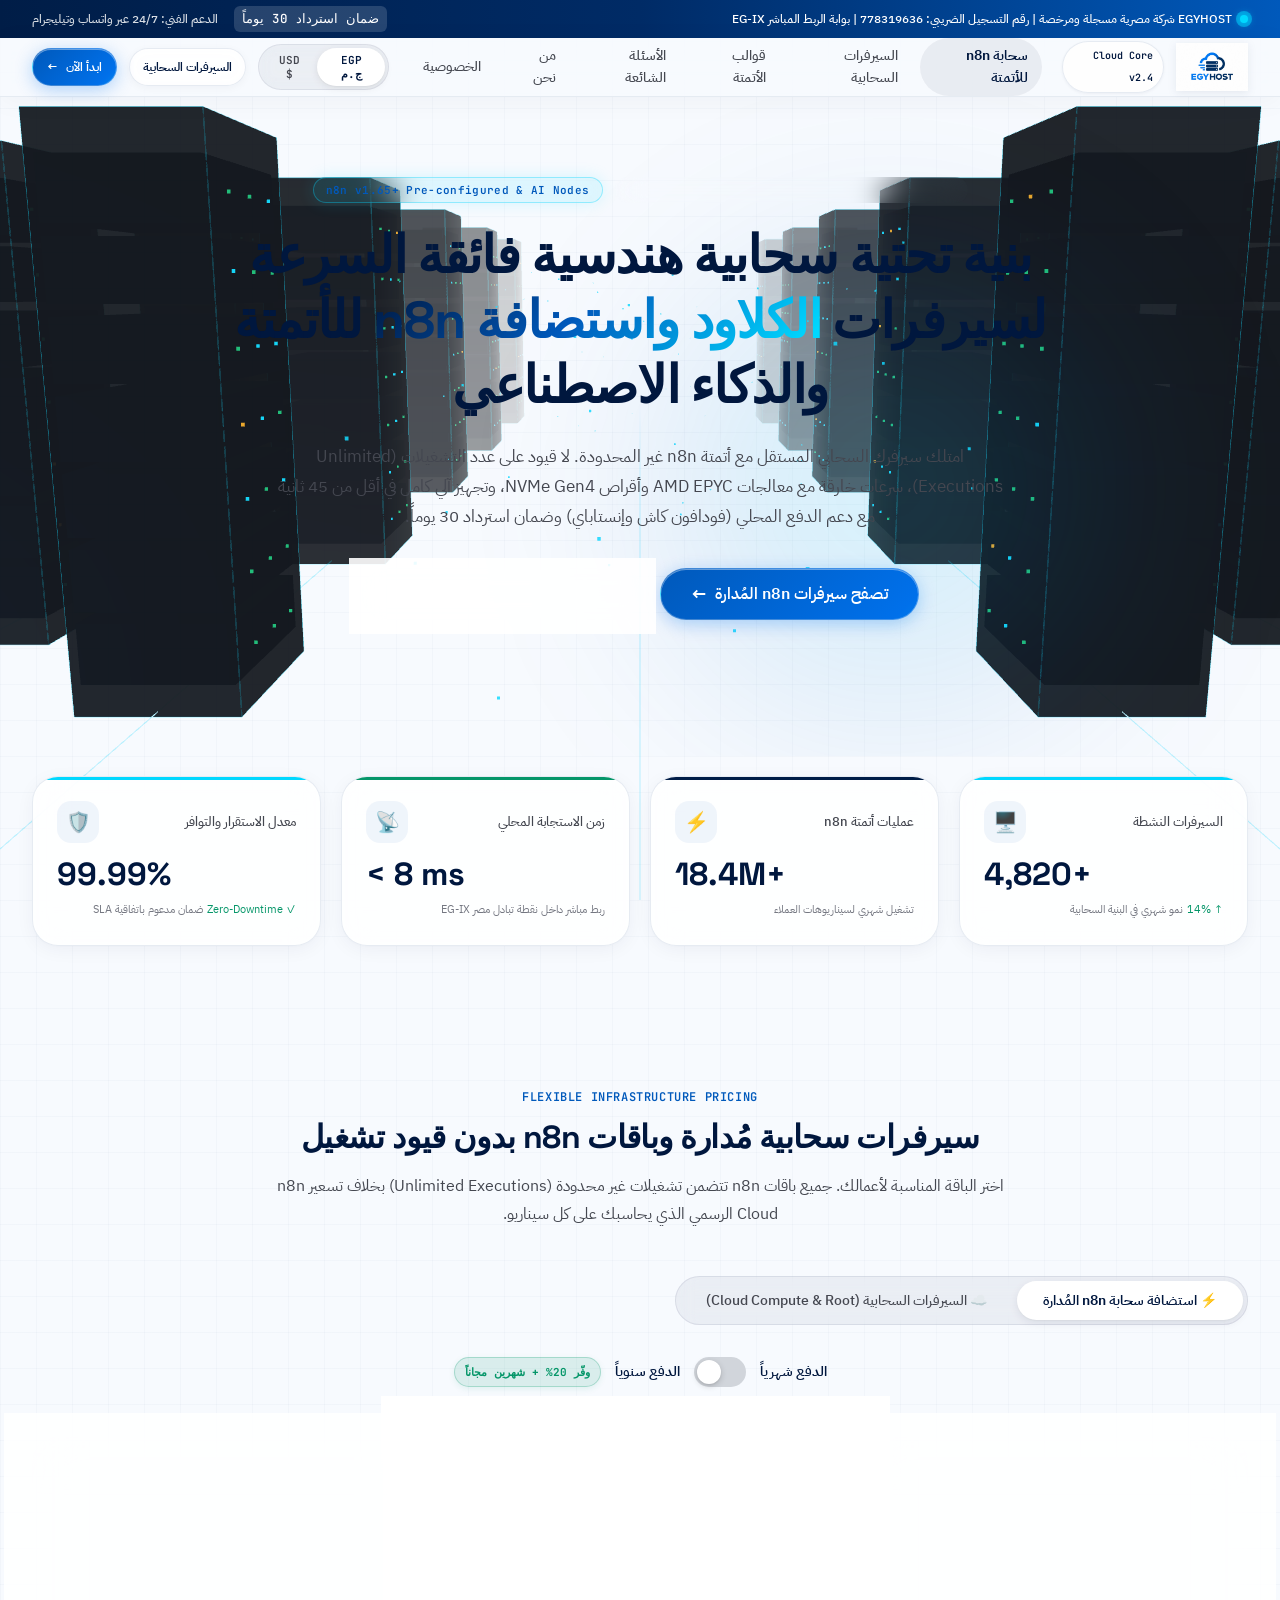
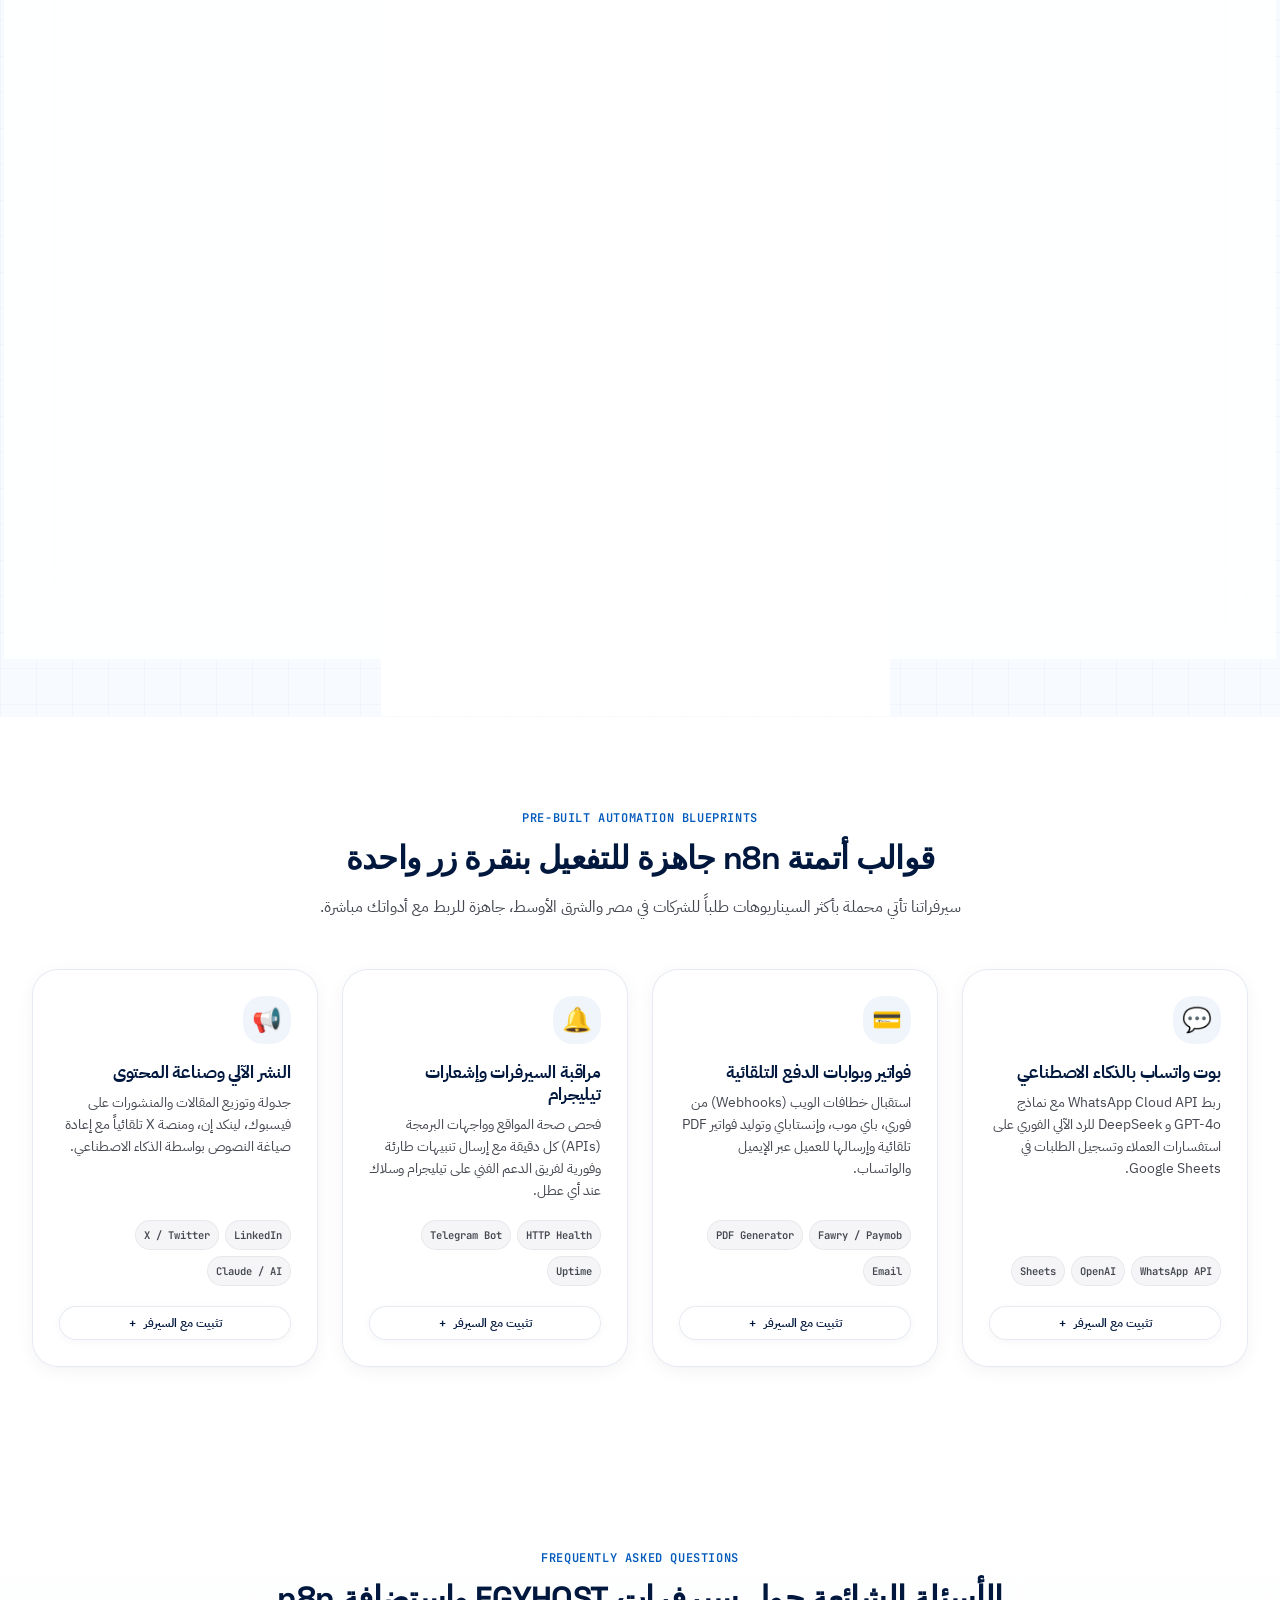
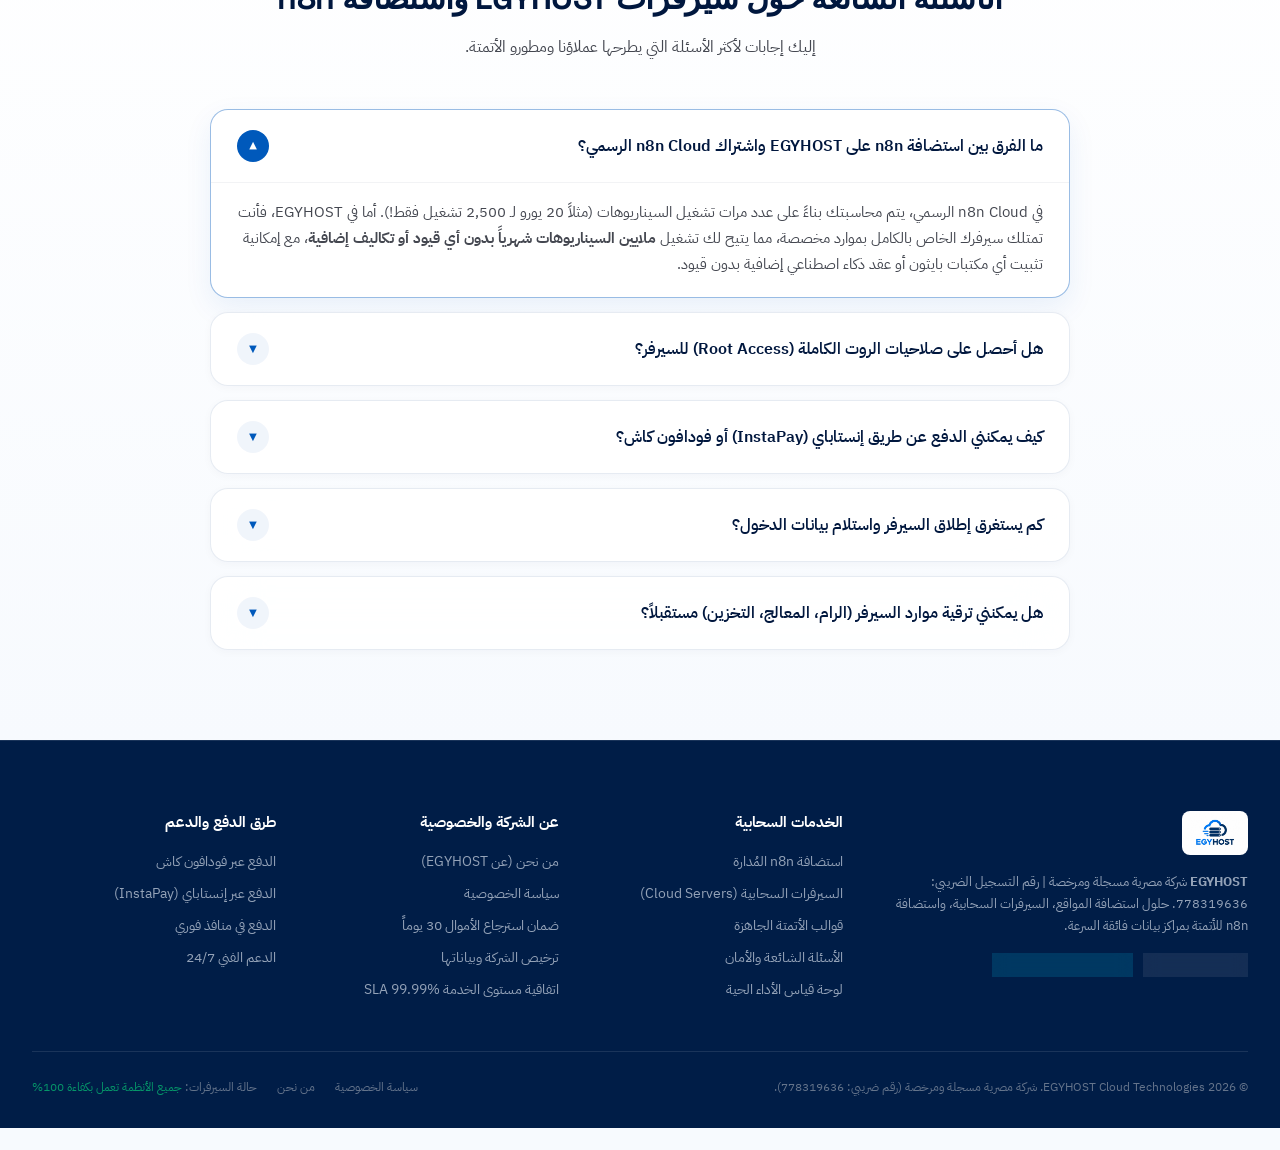
==== commit 46cc319d: "refactor: Remove quick terminal command and rebrand VPS to Cloud Hosting" ====
--- a/index.html
+++ b/index.html
@@ -6,8 +6,8 @@
   <meta http-equiv="X-UA-Compatible" content="ie=edge">
   
   <title>EGYHOST | سيرفرات سحابية واستضافة n8n للأتمتة - شركة مصرية مرخصة (778319636)</title>
-  <meta name="description" content="منصة EGYHOST الرسمية: شركة مصرية مسجلة ومرخصة (رقم ضريبي 778319636). نقدم سيرفرات VPS سحابية، استضافة n8n للأتمتة والذكاء الاصطناعي، حجز النطاقات، وضمان استرداد 30 يوماً.">
-  <meta name="keywords" content="سيرفرات, VPS مصر, استضافة n8n, سيرفر n8n, Cloud VPS Egypt, سيرفرات سحابية, أتمتة n8n, ذكاء اصطناعي, إنستاباي, فودافون كاش, EGYHOST">
+  <meta name="description" content="منصة EGYHOST الرسمية: شركة مصرية مسجلة ومرخصة (رقم ضريبي 778319636). نقدم السيرفرات السحابية (Cloud Hosting)، استضافة n8n للأتمتة والذكاء الاصطناعي، حجز النطاقات، وضمان استرداد 30 يوماً.">
+  <meta name="keywords" content="سيرفرات سحابية, استضافة كلاود مصر, استضافة n8n, سيرفر n8n, Cloud Server Egypt, استضافة سحابية, أتمتة n8n, ذكاء اصطناعي, إنستاباي, فودافون كاش, EGYHOST">
   
   <!-- Favicon -->
   <link rel="icon" type="image/svg+xml" href="assets/favicon.svg">
@@ -58,7 +58,7 @@
         <nav>
           <ul class="nav-links">
             <li><a href="#n8n-plans" class="nav-link active">سحابة n8n للأتمتة</a></li>
-            <li><a href="#vps-plans" class="nav-link">سيرفرات الـ VPS</a></li>
+            <li><a href="#cloud-plans" class="nav-link">السيرفرات السحابية</a></li>
             <li><a href="#templates" class="nav-link">قوالب الأتمتة</a></li>
             <li><a href="#faq" class="nav-link">الأسئلة الشائعة</a></li>
             <li><a href="about.html" class="nav-link">من نحن</a></li>
@@ -74,7 +74,7 @@
             <button class="currency-btn" data-currency="USD">USD $</button>
           </div>
 
-          <a href="#vps-plans" class="btn btn-secondary btn-sm">سيرفرات VPS</a>
+          <a href="#cloud-plans" class="btn btn-secondary btn-sm">السيرفرات السحابية</a>
           <a href="#n8n-plans" class="btn btn-accent btn-sm">
             <span>ابدأ الآن</span>
             <span>←</span>
@@ -100,7 +100,7 @@
         </div>
 
         <h1 class="display-hero hero-title">
-          بنية تحتية سحابية هندسية فائقة السرعة لسيرفرات <span class="text-gradient">VPS واستضافة n8n</span> للأتمتة والذكاء الاصطناعي
+          بنية تحتية سحابية هندسية فائقة السرعة لسيرفرات <span class="text-gradient">الكلاود واستضافة n8n</span> للأتمتة والذكاء الاصطناعي
         </h1>
 
         <p class="body-lg hero-description">
@@ -112,21 +112,9 @@
             <span>تصفح سيرفرات n8n المُدارة</span>
             <span style="font-size: 18px;">←</span>
           </a>
-          <a href="#vps-plans" class="btn btn-secondary btn-lg">
-            <span>تصفح سيرفرات VPS السحابية</span>
+          <a href="#cloud-plans" class="btn btn-secondary btn-lg">
+            <span>تصفح السيرفرات السحابية (Cloud)</span>
           </a>
-        </div>
-
-        <!-- Hero Quick CLI Deployment Snippet -->
-        <div class="hero-quick-terminal">
-          <div class="quick-terminal-command ltr-force">
-            <span class="terminal-prompt-symbol">$</span>
-            <span id="heroTerminalCmd">curl -sSL https://get.egyhost.cloud/deploy-n8n.sh | bash</span>
-          </div>
-          <button class="copy-mini-btn" id="heroCopyBtn" title="نسخ الأمر">
-            <span>نسخ</span>
-            <span>📋</span>
-          </button>
         </div>
       </div>
 
@@ -194,6 +182,7 @@
 
   <!-- Plans & Pricing Section -->
   <section id="n8n-plans" class="plans-section">
+    <div id="cloud-plans" style="position: relative; top: -80px;"></div>
     <div class="container">
       <div class="section-head">
         <span class="section-subtitle">FLEXIBLE INFRASTRUCTURE PRICING</span>
@@ -203,13 +192,13 @@
         </p>
       </div>
 
-      <!-- Plan Type Switcher (n8n vs VPS) -->
+      <!-- Plan Type Switcher (n8n vs Cloud) -->
       <div class="plan-type-tabs">
         <button class="plan-tab-btn active" data-type="n8n">
           <span>⚡ استضافة سحابة n8n المُدارة</span>
         </button>
-        <button class="plan-tab-btn" data-type="vps">
-          <span>🖥️ سيرفرات الـ VPS السحابية (Root Access)</span>
+        <button class="plan-tab-btn" data-type="cloud">
+          <span>☁️ السيرفرات السحابية (Cloud Compute &amp; Root)</span>
         </button>
       </div>
 
@@ -349,7 +338,7 @@
             <span class="faq-toggle-icon">▼</span>
           </div>
           <div class="faq-answer">
-            نعم بالتأكيد! جميع سيرفرات الـ VPS وسيرفرات n8n تأتي مع صلاحيات Root كاملة عبر SSH، ويمكنك الدخول على السيرفر، تثبيت أي برمجيات أخرى مثل Docker، Nginx، PostgreSQL، Redis أو تشغيل تطبيقاتك الخاصة بجانب n8n بكل حرية.
+            نعم بالتأكيد! جميع السيرفرات السحابية (Cloud Servers) وسيرفرات n8n تأتي مع صلاحيات Root كاملة عبر SSH، ويمكنك الدخول على السيرفر، تثبيت أي برمجيات أخرى مثل Docker، Nginx، PostgreSQL، Redis أو تشغيل تطبيقاتك الخاصة بجانب n8n بكل حرية.
           </div>
         </div>
 
@@ -412,7 +401,7 @@
           <h4 class="footer-col-title">الخدمات السحابية</h4>
           <ul class="footer-links">
             <li><a href="#n8n-plans">استضافة n8n المُدارة</a></li>
-            <li><a href="#vps-plans">سيرفرات Cloud VPS</a></li>
+            <li><a href="#cloud-plans">السيرفرات السحابية (Cloud Servers)</a></li>
             <li><a href="#templates">قوالب الأتمتة الجاهزة</a></li>
             <li><a href="#faq">الأسئلة الشائعة والأمان</a></li>
             <li><a href="#hero">لوحة قياس الأداء الحية</a></li>
--- a/css/style.css
+++ b/css/style.css
@@ -505,11 +505,7 @@
   margin-bottom: 36px;
 }
 
-.hero-content-centered .hero-quick-terminal {
-  margin: 0 auto;
-  width: 100%;
-  max-width: 620px;
-}
+
 
 .hero-badge-row {
   display: flex;
@@ -566,443 +562,7 @@
   flex-wrap: wrap;
 }
 
-.hero-quick-terminal {
-  background-color: var(--code-terminal-bg);
-  border: 1px solid rgba(0, 216, 255, 0.25);
-  border-radius: var(--rounded-lg);
-  padding: 12px 18px;
-  display: flex;
-  align-items: center;
-  justify-content: space-between;
-  gap: 16px;
-  box-shadow: var(--shadow-terminal);
-  max-width: 580px;
-  transition: border-color var(--transition-fast);
-}
-
-.hero-quick-terminal:hover {
-  border-color: rgba(0, 216, 255, 0.5);
-}
-
-.quick-terminal-command {
-  font-family: var(--font-mono);
-  font-size: 13px;
-  color: #ffffff;
-  display: flex;
-  align-items: center;
-  gap: 8px;
-  overflow-x: auto;
-  white-space: nowrap;
-}
-
-.terminal-prompt-symbol {
-  color: var(--cloud-cyan-bright);
-  font-weight: 700;
-}
-
-.copy-mini-btn {
-  background: rgba(255, 255, 255, 0.1);
-  border: 1px solid rgba(255, 255, 255, 0.2);
-  color: #ffffff;
-  padding: 5px 12px;
-  border-radius: var(--rounded-full);
-  cursor: pointer;
-  font-size: 11px;
-  font-family: var(--font-mono);
-  transition: all var(--transition-fast) var(--apple-spring);
-  display: flex;
-  align-items: center;
-  gap: 6px;
-}
-
-.copy-mini-btn:hover {
-  background: rgba(0, 216, 255, 0.2);
-  border-color: var(--cloud-cyan-bright);
-  color: var(--cloud-cyan-bright);
-  transform: scale(1.04);
-}
-
-/* Hero Telemetry Card Display - Apple Floating Bento */
-@keyframes appleFloatSlow {
-  0% { transform: translateY(0); }
-  50% { transform: translateY(-8px); }
-  100% { transform: translateY(0); }
-}
-
-.hero-card-stack {
-  position: relative;
-  animation: appleFloatSlow 7s ease-in-out infinite;
-}
-
-/* Hero View Switcher Tabs (Apple Style) */
-.hero-view-tabs {
-  display: inline-flex;
-  align-items: center;
-  gap: 4px;
-  background: rgba(255, 255, 255, 0.75);
-  backdrop-filter: var(--apple-blur);
-  -webkit-backdrop-filter: var(--apple-blur);
-  border: 1px solid var(--apple-glass-border);
-  border-radius: var(--rounded-full);
-  padding: 4px;
-  margin-bottom: 12px;
-  box-shadow: var(--shadow-sm);
-}
-
-.hero-view-tab-btn {
-  background: transparent;
-  border: none;
-  border-radius: var(--rounded-full);
-  padding: 6px 16px;
-  font-family: var(--font-body);
-  font-size: 13px;
-  font-weight: 600;
-  color: var(--on-surface-variant);
-  cursor: pointer;
-  display: inline-flex;
-  align-items: center;
-  gap: 6px;
-  transition: all var(--transition-fast) var(--apple-spring);
-  user-select: none;
-}
-
-.hero-view-tab-btn:hover {
-  color: var(--primary);
-}
-
-.hero-view-tab-btn.active {
-  background: var(--surface-primary);
-  color: #ffffff;
-  box-shadow: 0 4px 12px rgba(0, 23, 62, 0.22);
-}
-
-.hero-interactive-view {
-  display: none;
-  opacity: 0;
-  transform: scale(0.98);
-  transition: opacity 0.3s ease, transform 0.3s var(--apple-spring);
-}
-
-.hero-interactive-view.active {
-  display: block;
-  opacity: 1;
-  transform: scale(1);
-}
-
-/* Three.js 3D Viewport Box */
-.three-card-box {
-  background: #ffffff;
-}
-
-.three-canvas-wrapper {
-  position: relative;
-  width: 100%;
-  height: 330px;
-  background: radial-gradient(circle at 50% 40%, #0a1e3b 0%, #030a17 100%);
-  cursor: grab;
-  overflow: hidden;
-}
-
-.three-canvas-wrapper:active {
-  cursor: grabbing;
-}
-
-#egyhostThreeCanvas {
-  width: 100% !important;
-  height: 100% !important;
-  display: block;
-  outline: none;
-}
-
-.three-hint-badge {
-  position: absolute;
-  top: 12px;
-  left: 50%;
-  transform: translateX(-50%);
-  background: rgba(3, 10, 23, 0.72);
-  backdrop-filter: blur(8px);
-  -webkit-backdrop-filter: blur(8px);
-  border: 1px solid rgba(0, 216, 255, 0.3);
-  color: #cbd5e1;
-  font-size: 11px;
-  font-weight: 500;
-  padding: 4px 14px;
-  border-radius: var(--rounded-full);
-  pointer-events: none;
-  z-index: 5;
-  white-space: nowrap;
-  user-select: none;
-  transition: opacity 0.3s ease;
-}
-
-.three-controls-bar {
-  display: flex;
-  align-items: center;
-  justify-content: center;
-  gap: 8px;
-  padding: 12px 16px;
-  background-color: rgba(248, 250, 252, 0.85);
-  border-top: 1px solid var(--surface-border);
-  border-bottom: 1px solid var(--surface-border);
-  flex-wrap: wrap;
-}
-
-.three-ctrl-btn {
-  background: #ffffff;
-  border: 1px solid var(--surface-border);
-  border-radius: var(--rounded-full);
-  padding: 6px 14px;
-  font-size: 12px;
-  font-weight: 600;
-  color: var(--primary);
-  cursor: pointer;
-  transition: all var(--transition-fast) var(--apple-spring);
-  display: inline-flex;
-  align-items: center;
-  gap: 6px;
-  user-select: none;
-}
-
-.three-ctrl-btn:hover {
-  border-color: var(--cloud-cyan-bright);
-  transform: translateY(-1px);
-  box-shadow: 0 4px 10px rgba(0, 216, 255, 0.18);
-}
-
-.three-ctrl-btn.active {
-  background: rgba(0, 216, 255, 0.12);
-  border-color: var(--cloud-cyan-bright);
-  color: #0059bb;
-}
-
-.three-footer-meta {
-  display: flex;
-  align-items: center;
-  justify-content: space-between;
-  padding: 10px 18px;
-  font-size: 11px;
-  font-family: var(--font-mono);
-  color: var(--on-surface-variant);
-  background: #ffffff;
-}
-
-/* ThreeUI Signature Visual Styling (https://threeui.com) */
-.threeui-card-box {
-  background: rgba(14, 17, 24, 0.94);
-  border: 1px solid rgba(0, 216, 255, 0.2);
-  box-shadow: 0 24px 60px -16px rgba(0, 7, 20, 0.6), inset 0 1px 0 rgba(255, 255, 255, 0.1);
-}
-
-.threeui-card-header {
-  background: rgba(8, 11, 18, 0.88);
-  border-bottom: 1px solid rgba(255, 255, 255, 0.08);
-}
-
-.threeui-card-header .server-identity span {
-  color: #f1f5f9 !important;
-}
-
-.threeui-mark-icon {
-  display: inline-flex;
-  align-items: center;
-  justify-content: center;
-  width: 24px;
-  height: 24px;
-  border-radius: 50%;
-  background: rgba(0, 216, 255, 0.08);
-  border: 1px solid rgba(0, 216, 255, 0.25);
-  box-shadow: 0 0 10px rgba(0, 216, 255, 0.2);
-}
-
-.threeui-badge {
-  background: rgba(0, 216, 255, 0.12) !important;
-  color: var(--cloud-cyan-bright) !important;
-  border: 1px solid rgba(0, 216, 255, 0.3);
-  text-decoration: none;
-  transition: all var(--transition-fast) var(--apple-spring);
-}
-
-.threeui-badge:hover {
-  background: rgba(0, 216, 255, 0.22) !important;
-  box-shadow: 0 0 12px rgba(0, 216, 255, 0.35);
-  transform: scale(1.03);
-}
-
-.threeui-watermark {
-  position: absolute;
-  bottom: 12px;
-  right: 14px;
-  font-family: 'JetBrains Mono', var(--font-mono);
-  font-size: 10px;
-  color: rgba(203, 213, 225, 0.45);
-  pointer-events: none;
-  z-index: 5;
-  letter-spacing: 0.05em;
-}
-
-.threeui-watermark strong {
-  color: var(--cloud-cyan-bright);
-}
-
-.threeui-controls-bar {
-  background: rgba(8, 11, 18, 0.92);
-  border-top: 1px solid rgba(255, 255, 255, 0.08);
-  border-bottom: 1px solid rgba(255, 255, 255, 0.08);
-}
-
-.threeui-controls-bar .three-ctrl-btn {
-  background: rgba(255, 255, 255, 0.06);
-  border: 1px solid rgba(255, 255, 255, 0.12);
-  color: #e2e8f0;
-}
-
-.threeui-controls-bar .three-ctrl-btn:hover {
-  background: rgba(0, 216, 255, 0.15);
-  border-color: var(--cloud-cyan-bright);
-  color: var(--cloud-cyan-bright);
-}
-
-.threeui-controls-bar .three-ctrl-btn.active {
-  background: rgba(0, 216, 255, 0.18);
-  border-color: var(--cloud-cyan-bright);
-  color: var(--cloud-cyan-bright);
-  box-shadow: 0 0 12px rgba(0, 216, 255, 0.25);
-}
-
-.threeui-footer-meta {
-  background: rgba(6, 9, 15, 0.96);
-  color: #94a3b8;
-  border-top: 1px solid rgba(255, 255, 255, 0.05);
-}
-
-.threeui-footer-meta strong {
-  color: var(--cloud-cyan-bright);
-}
-
-.telemetry-preview-card {
-  background: rgba(255, 255, 255, 0.92);
-  backdrop-filter: var(--apple-blur);
-  -webkit-backdrop-filter: var(--apple-blur);
-  border: 1px solid var(--apple-glass-border);
-  border-radius: var(--apple-bento-radius);
-  box-shadow: var(--apple-glass-bevel), var(--shadow-card-apple-hover);
-  overflow: hidden;
-  position: relative;
-  transition: transform var(--transition-normal) var(--apple-spring);
-}
-
-.telemetry-preview-card:hover {
-  transform: translateY(-4px) scale(1.01);
-}
-
-.card-top-accent {
-  height: 4px;
-  width: 100%;
-  background: linear-gradient(90deg, var(--secondary) 0%, var(--cloud-cyan-bright) 100%);
-}
-
-.telemetry-card-header {
-  padding: 16px 22px;
-  border-bottom: 1px solid var(--surface-border);
-  display: flex;
-  align-items: center;
-  justify-content: space-between;
-  background-color: rgba(248, 250, 252, 0.7);
-}
-
-.server-identity {
-  display: flex;
-  align-items: center;
-  gap: 10px;
-}
-
-.status-indicator-live {
-  width: 10px;
-  height: 10px;
-  border-radius: 50%;
-  background-color: var(--metric-success);
-  box-shadow: 0 0 8px rgba(5, 150, 105, 0.6);
-  position: relative;
-}
-
-.status-indicator-live::after {
-  content: '';
-  position: absolute;
-  inset: -4px;
-  border-radius: 50%;
-  background-color: inherit;
-  opacity: 0.5;
-  animation: applePulseRing 2.2s var(--apple-spring) infinite;
-}
-
-.telemetry-card-body {
-  padding: 22px;
-}
-
-.metric-gauge-group {
-  margin-bottom: 16px;
-}
-
-.metric-gauge-header {
-  display: flex;
-  justify-content: space-between;
-  font-size: 12px;
-  font-family: var(--font-mono);
-  margin-bottom: 6px;
-  color: var(--on-surface-variant);
-}
-
-.metric-gauge-bar {
-  height: 8px;
-  background-color: rgba(0, 23, 62, 0.06);
-  border-radius: var(--rounded-full);
-  overflow: hidden;
-  position: relative;
-}
-
-.metric-gauge-fill {
-  height: 100%;
-  border-radius: var(--rounded-full);
-  background: linear-gradient(90deg, var(--secondary) 0%, var(--cloud-cyan-bright) 100%);
-  transition: width 0.8s var(--apple-spring);
-}
-
-.mini-telemetry-grid {
-  display: grid;
-  grid-template-columns: repeat(3, 1fr);
-  gap: 12px;
-  margin-top: 20px;
-  padding-top: 16px;
-  border-top: 1px dashed var(--surface-border);
-}
-
-.mini-telemetry-item {
-  text-align: center;
-  padding: 10px 8px;
-  background-color: rgba(248, 250, 252, 0.8);
-  border-radius: var(--rounded-md);
-  border: 1px solid var(--apple-glass-border);
-  transition: transform var(--transition-fast) var(--apple-spring);
-}
-
-.mini-telemetry-item:hover {
-  transform: translateY(-2px);
-  background-color: #ffffff;
-}
-
-.mini-telemetry-item .label {
-  font-size: 11px;
-  color: var(--outline);
-  display: block;
-  margin-bottom: 4px;
-}
-
-.mini-telemetry-item .value {
-  font-family: var(--font-mono);
-  font-size: 14px;
-  font-weight: 700;
-  color: var(--primary);
-}
+
 
 /* Live Telemetry KPI Section - Apple Bento Cards */
 .kpi-section {
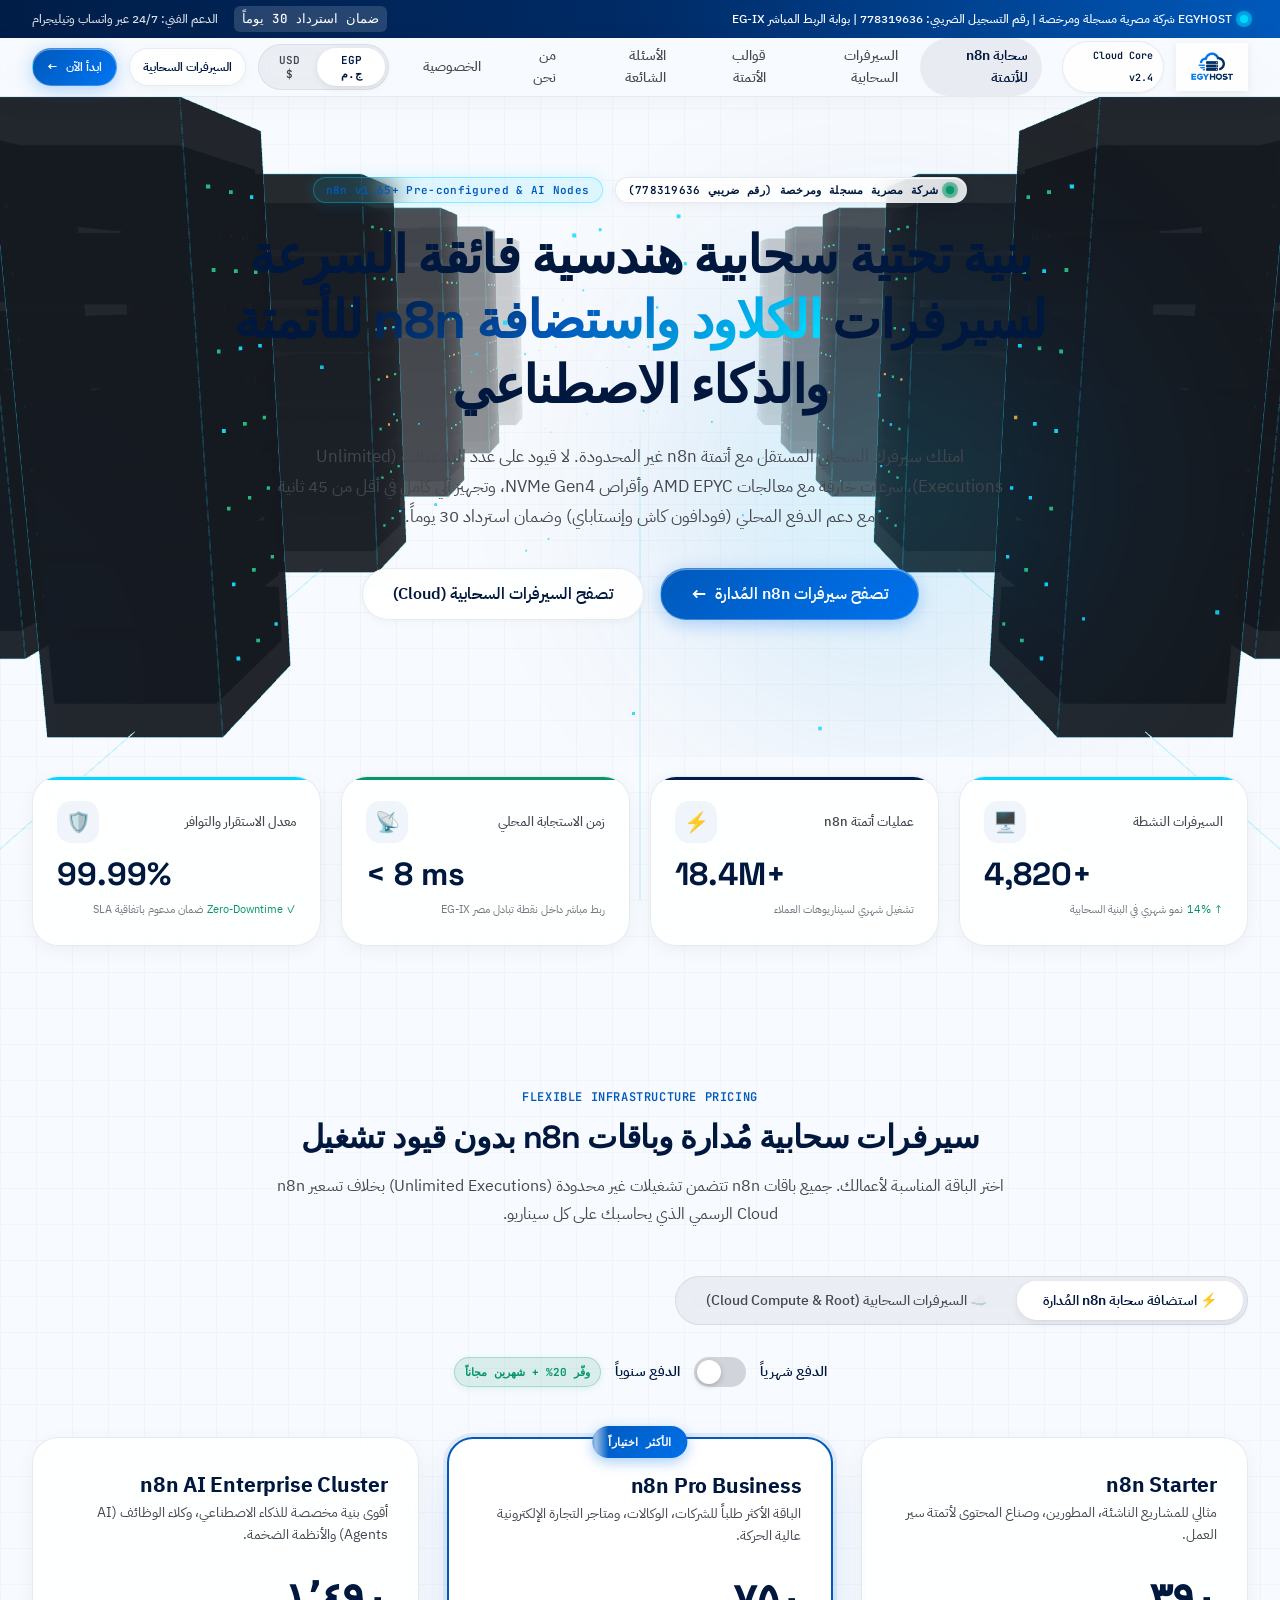
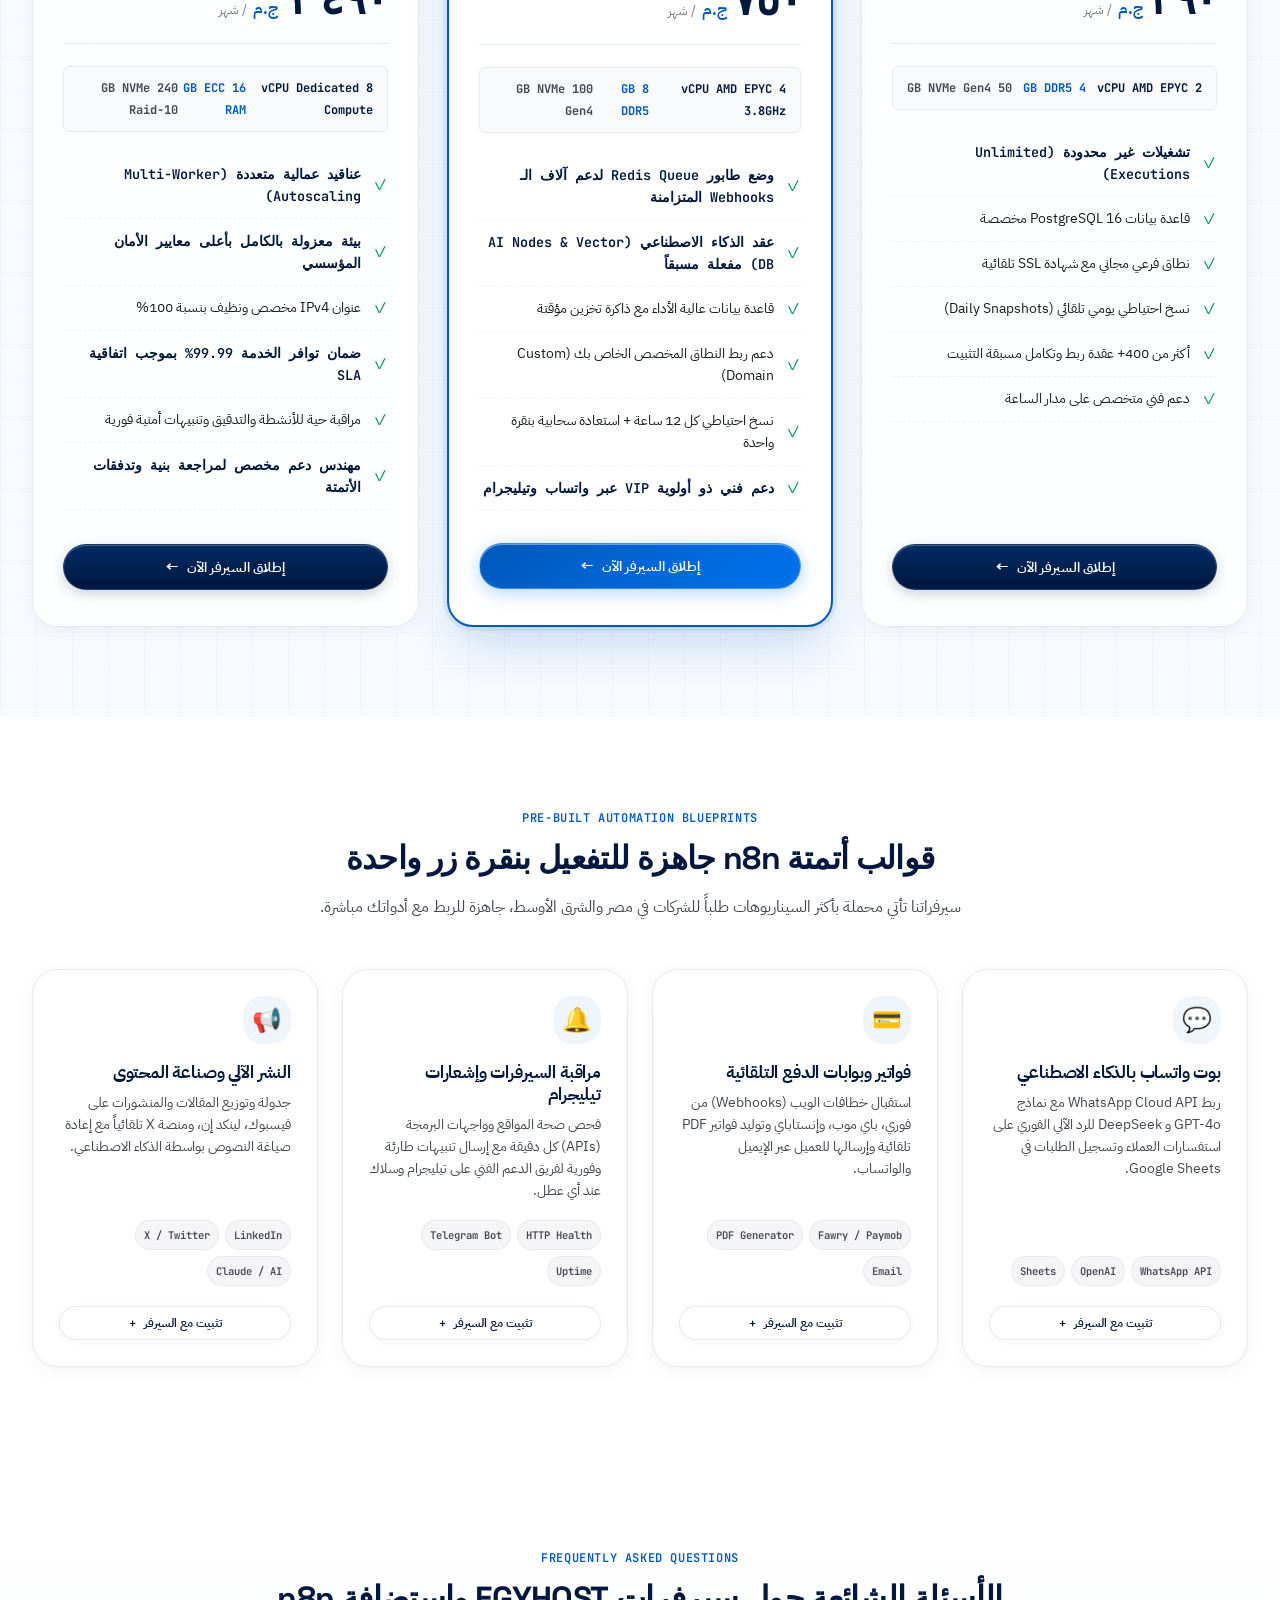
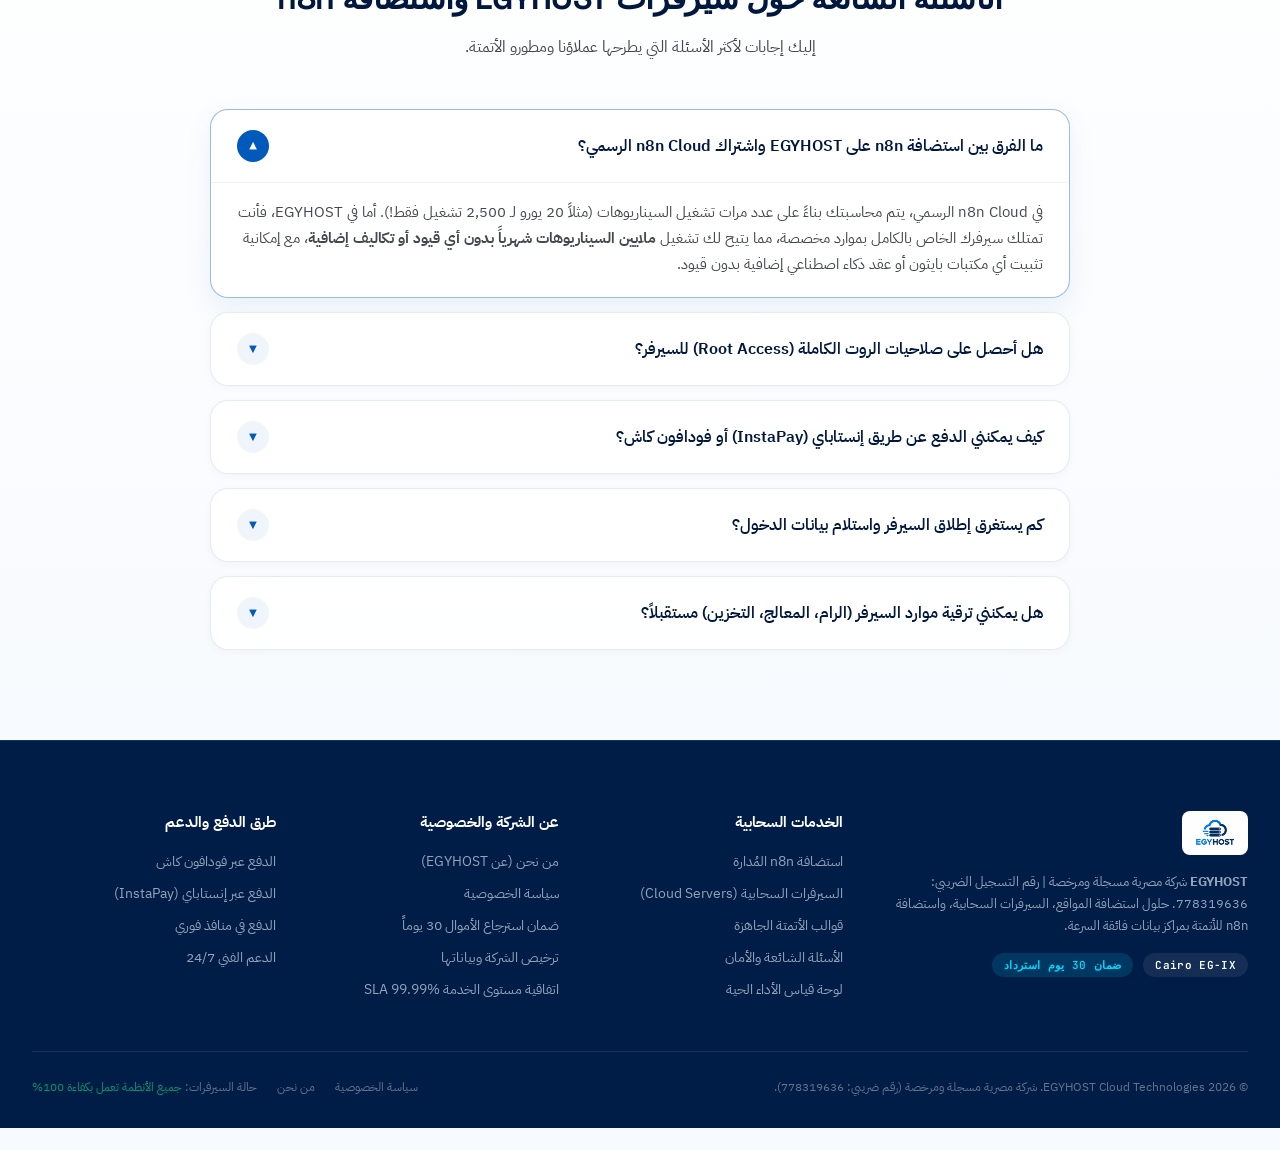
==== commit 2b73a005: "feat: Add Apple-style mobile navigation drawer and comprehensive smartphone responsive styling" ====
--- a/index.html
+++ b/index.html
@@ -54,8 +54,8 @@
           <span class="brand-badge">Cloud Core v2.4</span>
         </a>
 
-        <!-- Navigation Links -->
-        <nav>
+        <!-- Navigation Links (Desktop) -->
+        <nav class="desktop-nav">
           <ul class="nav-links">
             <li><a href="#n8n-plans" class="nav-link active">سحابة n8n للأتمتة</a></li>
             <li><a href="#cloud-plans" class="nav-link">السيرفرات السحابية</a></li>
@@ -74,11 +74,55 @@
             <button class="currency-btn" data-currency="USD">USD $</button>
           </div>
 
-          <a href="#cloud-plans" class="btn btn-secondary btn-sm">السيرفرات السحابية</a>
-          <a href="#n8n-plans" class="btn btn-accent btn-sm">
+          <a href="#cloud-plans" class="btn btn-secondary btn-sm header-action-cloud">السيرفرات السحابية</a>
+          <a href="#n8n-plans" class="btn btn-accent btn-sm header-action-cta">
             <span>ابدأ الآن</span>
             <span>←</span>
           </a>
+
+          <!-- Mobile Hamburger Toggle Button -->
+          <button class="mobile-menu-toggle" id="mobileMenuToggle" aria-label="فتح القائمة الرئيسية" aria-expanded="false">
+            <span class="hamburger-line"></span>
+            <span class="hamburger-line"></span>
+            <span class="hamburger-line"></span>
+          </button>
+        </div>
+      </div>
+    </div>
+
+    <!-- Mobile Navigation Frosted Glass Drawer -->
+    <div id="mobileNavDrawer" class="mobile-nav-drawer" aria-hidden="true">
+      <div class="container mobile-drawer-inner">
+        <!-- Tax & Legal Registration Badge -->
+        <div class="mobile-tax-badge">
+          <span class="live-pulse-dot"></span>
+          <span>شركة مصرية مسجلة ومرخصة (رقم ضريبي 778319636)</span>
+        </div>
+
+        <!-- Mobile Navigation List -->
+        <ul class="mobile-nav-list">
+          <li><a href="#n8n-plans" class="mobile-nav-item"><span class="m-icon">⚡</span><span>سحابة n8n للأتمتة</span><span class="m-arrow">←</span></a></li>
+          <li><a href="#cloud-plans" class="mobile-nav-item"><span class="m-icon">☁️</span><span>السيرفرات السحابية</span><span class="m-arrow">←</span></a></li>
+          <li><a href="#templates" class="mobile-nav-item"><span class="m-icon">🧩</span><span>قوالب الأتمتة الجاهزة</span><span class="m-arrow">←</span></a></li>
+          <li><a href="#faq" class="mobile-nav-item"><span class="m-icon">❓</span><span>الأسئلة الشائعة</span><span class="m-arrow">←</span></a></li>
+          <li><a href="about.html" class="mobile-nav-item"><span class="m-icon">🏛️</span><span>من نحن (About EGYHOST)</span><span class="m-arrow">←</span></a></li>
+          <li><a href="privacy.html" class="mobile-nav-item"><span class="m-icon">🔒</span><span>سياسة الخصوصية</span><span class="m-arrow">←</span></a></li>
+        </ul>
+
+        <!-- Mobile Drawer Action Buttons -->
+        <div class="mobile-drawer-actions">
+          <a href="#n8n-plans" class="btn btn-accent btn-lg mobile-cta-btn">
+            <span>ابدأ الآن وأطلق سحابتك</span>
+            <span>←</span>
+          </a>
+          <a href="https://wa.me/201000000000" target="_blank" rel="noopener" class="btn btn-secondary mobile-support-btn">
+            <span>💬 الدعم الفني المباشر (24/7)</span>
+          </a>
+        </div>
+
+        <!-- Mobile Drawer Meta -->
+        <div class="mobile-drawer-meta">
+          <span>ضمان استرداد 30 يوماً • بنية مصرية متقدمة EG-IX</span>
         </div>
       </div>
     </div>
--- a/css/style.css
+++ b/css/style.css
@@ -1450,3 +1450,625 @@
   border-color: rgba(0, 89, 187, 0.25);
   box-shadow: var(--apple-glass-bevel), var(--shadow-card-apple-hover);
 }
+
+/* ========================================================
+   Mobile Navigation & Apple Frosted Glass Drawer System
+   ======================================================== */
+body.mobile-nav-locked {
+  overflow: hidden !important;
+  touch-action: none;
+}
+
+/* Apple Animated Hamburger Button */
+.mobile-menu-toggle {
+  display: none;
+  width: 42px;
+  height: 42px;
+  border-radius: 12px;
+  background: rgba(255, 255, 255, 0.85);
+  backdrop-filter: blur(12px);
+  -webkit-backdrop-filter: blur(12px);
+  border: 1px solid var(--apple-glass-border);
+  cursor: pointer;
+  flex-direction: column;
+  align-items: center;
+  justify-content: center;
+  gap: 5px;
+  padding: 0;
+  transition: all var(--transition-fast) var(--apple-spring);
+  box-shadow: 0 2px 8px rgba(0, 23, 62, 0.04);
+  z-index: 1002;
+  -webkit-tap-highlight-color: transparent;
+}
+
+.mobile-menu-toggle:hover {
+  background: #ffffff;
+  border-color: rgba(0, 89, 187, 0.3);
+  transform: scale(1.04);
+}
+
+.hamburger-line {
+  width: 20px;
+  height: 2px;
+  background-color: var(--primary);
+  border-radius: 2px;
+  transition: transform 0.35s var(--apple-spring), opacity 0.25s ease, background-color 0.25s ease;
+  transform-origin: center;
+}
+
+.mobile-menu-toggle.active .hamburger-line:nth-child(1) {
+  transform: translateY(7px) rotate(45deg);
+  background-color: var(--secondary);
+}
+
+.mobile-menu-toggle.active .hamburger-line:nth-child(2) {
+  opacity: 0;
+  transform: scaleX(0);
+}
+
+.mobile-menu-toggle.active .hamburger-line:nth-child(3) {
+  transform: translateY(-7px) rotate(-45deg);
+  background-color: var(--secondary);
+}
+
+/* Apple Liquid Glass Mobile Drawer */
+.mobile-nav-drawer {
+  display: none;
+  position: fixed;
+  top: 72px;
+  left: 0;
+  right: 0;
+  bottom: 0;
+  background: rgba(255, 255, 255, 0.95);
+  backdrop-filter: blur(28px) saturate(190%);
+  -webkit-backdrop-filter: blur(28px) saturate(190%);
+  border-top: 1px solid var(--apple-glass-border);
+  z-index: 999;
+  overflow-y: auto;
+  overscroll-behavior: contain;
+  padding: 18px 0 36px;
+  opacity: 0;
+  transform: translateY(-10px);
+  pointer-events: none;
+  transition: opacity 0.35s var(--apple-spring), transform 0.35s var(--apple-spring);
+}
+
+.mobile-nav-drawer.open {
+  opacity: 1;
+  transform: translateY(0);
+  pointer-events: auto;
+}
+
+.mobile-drawer-inner {
+  display: flex;
+  flex-direction: column;
+  gap: 16px;
+}
+
+.mobile-tax-badge {
+  display: flex;
+  align-items: center;
+  gap: 10px;
+  padding: 10px 14px;
+  background: rgba(0, 89, 187, 0.05);
+  border: 1px solid rgba(0, 89, 187, 0.16);
+  border-radius: var(--rounded-md);
+  font-size: 12px;
+  font-weight: 600;
+  color: var(--primary);
+  line-height: 1.4;
+}
+
+.mobile-nav-list {
+  list-style: none;
+  display: flex;
+  flex-direction: column;
+  gap: 6px;
+  margin: 0;
+  padding: 0;
+}
+
+.mobile-nav-item {
+  display: flex;
+  align-items: center;
+  justify-content: space-between;
+  padding: 13px 16px;
+  background: rgba(255, 255, 255, 0.75);
+  border: 1px solid rgba(0, 23, 62, 0.06);
+  border-radius: 14px;
+  font-size: 15px;
+  font-weight: 600;
+  color: var(--primary);
+  text-decoration: none;
+  transition: all var(--transition-fast) var(--apple-spring);
+  -webkit-tap-highlight-color: transparent;
+}
+
+.mobile-nav-item:active,
+.mobile-nav-item:hover {
+  background: #ffffff;
+  border-color: rgba(0, 89, 187, 0.3);
+  color: var(--secondary);
+  transform: translateX(-3px);
+  box-shadow: 0 4px 14px rgba(0, 23, 62, 0.06);
+}
+
+.mobile-nav-item .m-icon {
+  font-size: 18px;
+  margin-left: 10px;
+}
+
+.mobile-nav-item .m-arrow {
+  font-size: 14px;
+  color: var(--outline);
+  transition: transform var(--transition-fast) var(--apple-spring);
+}
+
+.mobile-nav-item:hover .m-arrow,
+.mobile-nav-item:active .m-arrow {
+  transform: translateX(-4px);
+  color: var(--secondary);
+}
+
+.mobile-drawer-actions {
+  display: flex;
+  flex-direction: column;
+  gap: 10px;
+  margin-top: 4px;
+}
+
+.mobile-cta-btn {
+  width: 100%;
+  min-height: 48px;
+  font-size: 15px;
+  font-weight: 700;
+}
+
+.mobile-support-btn {
+  width: 100%;
+  min-height: 46px;
+  font-size: 13.5px;
+  font-weight: 600;
+}
+
+.mobile-drawer-meta {
+  text-align: center;
+  font-size: 11.5px;
+  color: var(--outline);
+  padding-top: 8px;
+  border-top: 1px dashed rgba(0, 23, 62, 0.1);
+}
+
+/* Grids for Secondary Pages */
+.about-overview-grid {
+  display: grid;
+  grid-template-columns: 1.2fr 0.8fr;
+  gap: 40px;
+  align-items: center;
+}
+
+.about-services-grid {
+  display: grid;
+  grid-template-columns: repeat(3, 1fr);
+  gap: 24px;
+}
+
+.about-features-grid {
+  display: grid;
+  grid-template-columns: repeat(2, 1fr);
+  gap: 20px;
+  max-width: 980px;
+  margin: 0 auto;
+}
+
+.about-mission-grid {
+  display: grid;
+  grid-template-columns: 1fr 1fr;
+  gap: 36px;
+}
+
+.legal-two-col-grid {
+  display: grid;
+  grid-template-columns: repeat(2, 1fr);
+  gap: 12px;
+}
+
+/* ========================================================
+   Breakpoints: <= 992px (Tablets & Landscape Phones)
+   ======================================================== */
+@media (max-width: 992px) {
+  .desktop-nav {
+    display: none !important;
+  }
+
+  .header-action-cloud {
+    display: none !important;
+  }
+
+  .mobile-menu-toggle {
+    display: flex !important;
+  }
+
+  .mobile-nav-drawer {
+    display: block !important;
+  }
+
+  .about-overview-grid {
+    grid-template-columns: 1fr;
+    gap: 28px;
+  }
+
+  .about-services-grid {
+    grid-template-columns: repeat(2, 1fr);
+  }
+
+  .about-mission-grid {
+    grid-template-columns: 1fr;
+    gap: 24px;
+  }
+}
+
+/* ========================================================
+   Breakpoints: <= 768px (Standard Smartphones)
+   ======================================================== */
+@media (max-width: 768px) {
+  /* Top Banner on Mobile */
+  .header-top-banner {
+    padding: 6px 0;
+    font-size: 11.5px;
+  }
+
+  .header-top-inner {
+    justify-content: center;
+    text-align: center;
+  }
+
+  .header-top-inner > div:last-child {
+    display: none !important;
+  }
+
+  /* Header Bar */
+  .brand-logo-img {
+    height: 40px;
+  }
+
+  .brand-badge {
+    font-size: 9px;
+    padding: 2px 7px;
+  }
+
+  .header-action-cta {
+    display: none !important;
+  }
+
+  .mobile-nav-drawer {
+    top: 64px;
+  }
+
+  /* Hero Section */
+  .hero-section {
+    padding: 40px 0 60px;
+  }
+
+  .hero-badge-row {
+    justify-content: center;
+    gap: 8px;
+    margin-bottom: 16px;
+  }
+
+  .hero-badge {
+    font-size: 11px;
+    padding: 4px 10px;
+  }
+
+  .hero-content-centered .hero-title {
+    font-size: 32px;
+    line-height: 42px;
+    margin-bottom: 16px;
+  }
+
+  .hero-content-centered .hero-description {
+    font-size: 14.5px;
+    line-height: 25px;
+    margin-bottom: 24px;
+    padding: 0 4px;
+  }
+
+  .hero-content-centered .hero-actions {
+    flex-direction: column;
+    width: 100%;
+    gap: 12px;
+    margin-bottom: 24px;
+  }
+
+  .hero-content-centered .hero-actions .btn {
+    width: 100%;
+    min-height: 48px;
+    font-size: 15px;
+    justify-content: center;
+  }
+
+  /* KPI Section */
+  .kpi-section {
+    padding: 10px 0 40px;
+  }
+
+  .kpi-grid {
+    grid-template-columns: repeat(2, 1fr);
+    gap: 12px;
+  }
+
+  .kpi-card {
+    padding: 16px 14px;
+    border-radius: 18px;
+  }
+
+  .kpi-value {
+    font-size: 26px;
+  }
+
+  .kpi-label {
+    font-size: 12px;
+  }
+
+  .kpi-meta {
+    font-size: 11px;
+  }
+
+  /* Plans Section */
+  .plans-section {
+    padding: 60px 0;
+  }
+
+  .plan-type-tabs {
+    width: 100%;
+    max-width: 100%;
+    display: flex;
+    padding: 3px;
+    margin-bottom: 22px;
+  }
+
+  .plan-tab-btn {
+    flex: 1;
+    padding: 8px 10px;
+    font-size: 12.5px;
+    justify-content: center;
+    text-align: center;
+  }
+
+  .billing-toggle-wrapper {
+    margin-bottom: 32px;
+    gap: 10px;
+    font-size: 13px;
+    flex-wrap: wrap;
+    justify-content: center;
+  }
+
+  .pricing-grid {
+    grid-template-columns: 1fr;
+    max-width: 100%;
+    gap: 22px;
+  }
+
+  .pricing-card {
+    padding: 26px 20px;
+    border-radius: 22px;
+  }
+
+  .price-amount {
+    font-size: 38px;
+  }
+
+  .plan-specs-list {
+    margin-bottom: 24px;
+  }
+
+  .spec-item {
+    font-size: 13px;
+    padding: 9px 0;
+  }
+
+  .pricing-card .btn {
+    min-height: 46px;
+  }
+
+  /* Templates & FAQ */
+  .templates-section {
+    padding: 60px 0;
+  }
+
+  .template-grid {
+    grid-template-columns: 1fr;
+    gap: 16px;
+  }
+
+  .template-card {
+    padding: 20px;
+    border-radius: 18px;
+  }
+
+  .faq-section {
+    padding: 60px 0;
+  }
+
+  .faq-question {
+    padding: 16px 18px;
+    font-size: 15px;
+  }
+
+  .faq-answer {
+    padding: 0 18px 16px;
+    font-size: 13.5px;
+    line-height: 24px;
+  }
+
+  /* Modal Sheet for Mobile */
+  .modal-backdrop {
+    padding: 8px;
+    align-items: flex-end;
+  }
+
+  .modal-box {
+    border-radius: 26px 26px 16px 16px;
+    max-height: 88vh;
+    animation: appleModalMobileEnter 0.35s var(--apple-spring);
+  }
+
+  @keyframes appleModalMobileEnter {
+    from { opacity: 0; transform: translateY(60px); }
+    to { opacity: 1; transform: translateY(0); }
+  }
+
+  .modal-header {
+    padding: 16px 18px;
+  }
+
+  .modal-body {
+    padding: 18px;
+  }
+
+  .modal-footer {
+    padding: 14px 18px;
+    flex-direction: column-reverse;
+    gap: 10px;
+  }
+
+  .modal-footer .btn {
+    width: 100%;
+    min-height: 46px;
+  }
+
+  /* About & Legal Pages */
+  .about-services-grid {
+    grid-template-columns: 1fr;
+    gap: 16px;
+  }
+
+  .about-features-grid {
+    grid-template-columns: 1fr;
+    gap: 12px;
+  }
+
+  .guarantee-banner-box {
+    grid-column: span 1 !important;
+    flex-direction: column;
+    text-align: center;
+    align-items: center;
+  }
+
+  .legal-two-col-grid {
+    grid-template-columns: 1fr;
+    gap: 8px;
+  }
+
+  .legal-card {
+    padding: 20px;
+    border-radius: 18px;
+  }
+
+  /* Footer */
+  .site-footer {
+    padding: 50px 0 24px;
+  }
+
+  .footer-grid {
+    grid-template-columns: 1fr;
+    gap: 26px;
+    margin-bottom: 30px;
+  }
+
+  .footer-bottom {
+    flex-direction: column;
+    text-align: center;
+    gap: 10px;
+  }
+}
+
+/* ========================================================
+   Breakpoints: <= 440px (Compact Phones / iPhone SE)
+   ======================================================== */
+@media (max-width: 440px) {
+  .container {
+    padding-left: 14px;
+    padding-right: 14px;
+  }
+
+  .brand-logo-img {
+    height: 35px;
+  }
+
+  .brand-badge {
+    display: none;
+  }
+
+  .currency-switcher {
+    padding: 2px;
+  }
+
+  .currency-btn {
+    padding: 4px 8px;
+    font-size: 11px;
+  }
+
+  .mobile-menu-toggle {
+    width: 38px;
+    height: 38px;
+  }
+
+  .hero-content-centered .hero-title {
+    font-size: 27px;
+    line-height: 36px;
+  }
+
+  .hero-badge-row {
+    flex-direction: column;
+    align-items: center;
+    gap: 6px;
+  }
+
+  .hero-badge {
+    font-size: 10.5px;
+    padding: 3px 9px;
+  }
+
+  .kpi-grid {
+    gap: 8px;
+  }
+
+  .kpi-card {
+    padding: 12px 10px;
+    border-radius: 14px;
+  }
+
+  .kpi-value {
+    font-size: 21px;
+  }
+
+  .kpi-unit {
+    font-size: 11px;
+  }
+
+  .kpi-icon {
+    width: 34px;
+    height: 34px;
+    font-size: 16px;
+  }
+
+  .plan-tab-btn {
+    padding: 6px 6px;
+    font-size: 11px;
+  }
+
+  .price-amount {
+    font-size: 32px;
+  }
+
+  .toast-msg {
+    width: 90%;
+    font-size: 12.5px;
+    padding: 10px 16px;
+    white-space: normal;
+    text-align: center;
+  }
+}
+
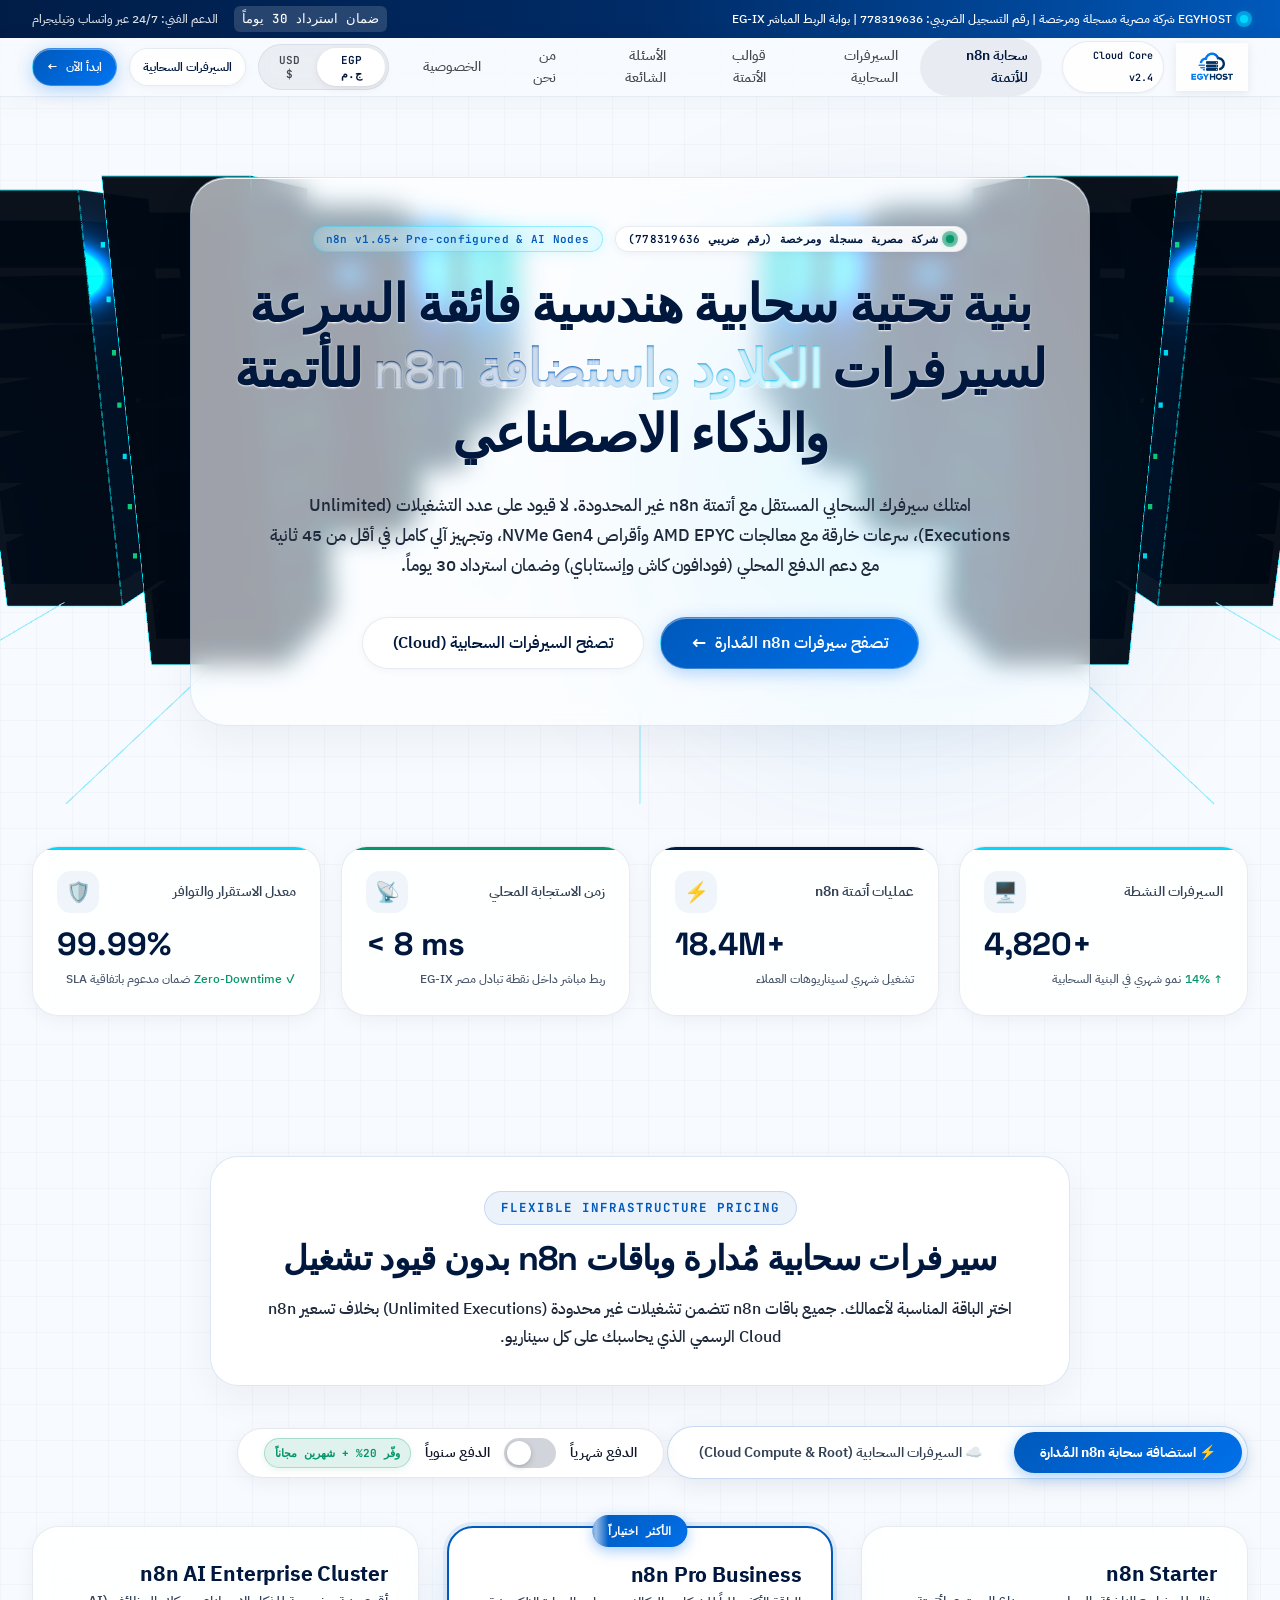
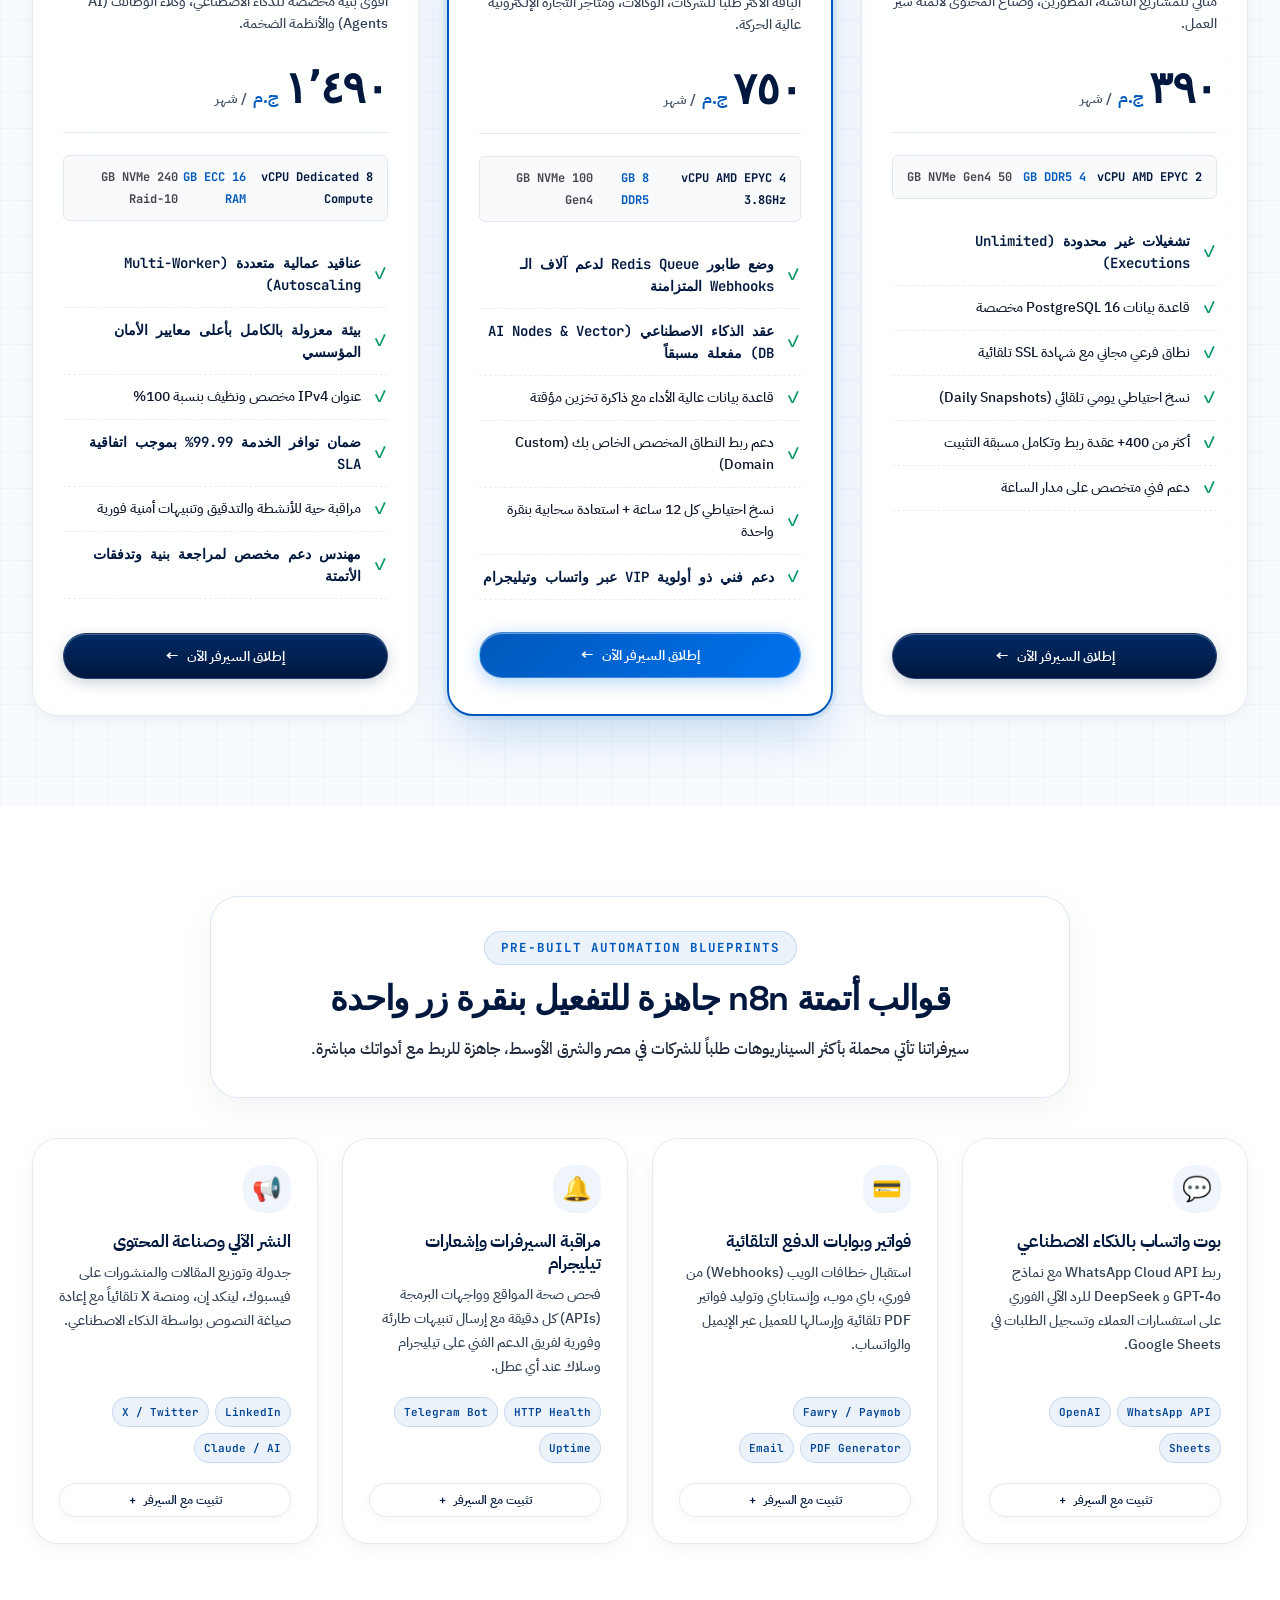
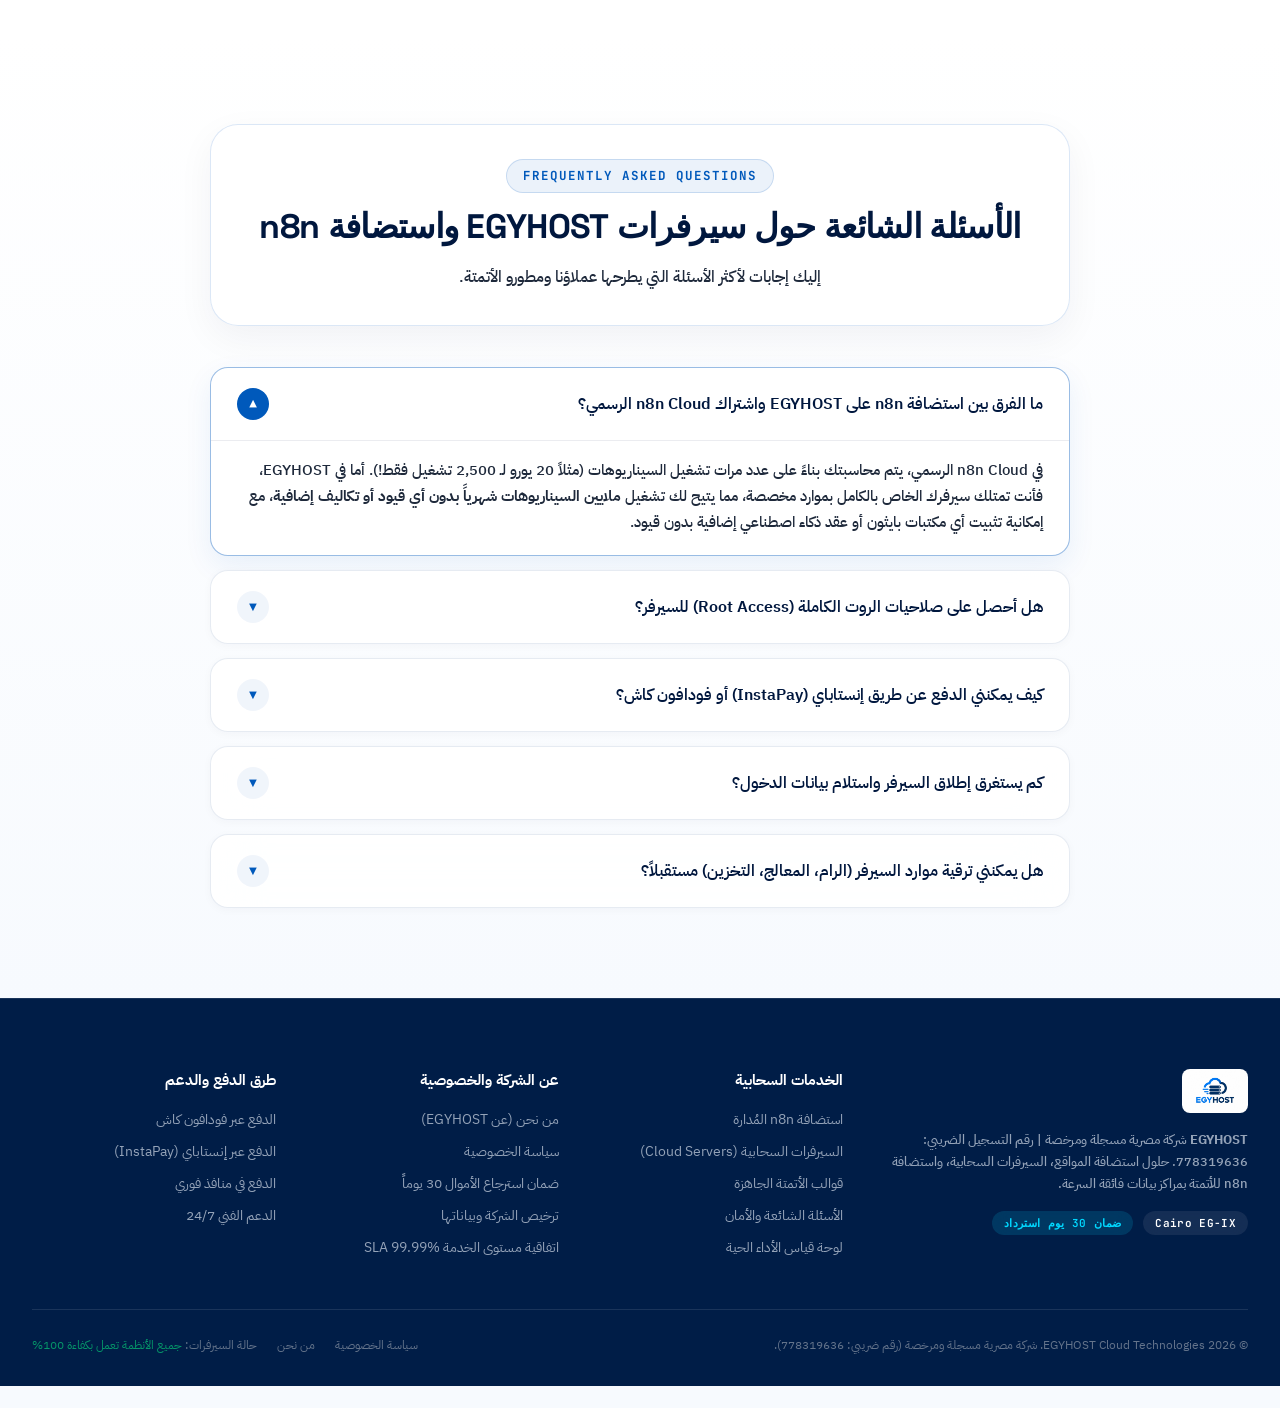
==== commit dc1968a1: "fix: Full mobile navigation drawer fix and vivid 3D server racks visibility" ====
--- a/index.html
+++ b/index.html
@@ -89,44 +89,44 @@
         </div>
       </div>
     </div>
-
-    <!-- Mobile Navigation Frosted Glass Drawer -->
-    <div id="mobileNavDrawer" class="mobile-nav-drawer" aria-hidden="true">
-      <div class="container mobile-drawer-inner">
-        <!-- Tax & Legal Registration Badge -->
-        <div class="mobile-tax-badge">
-          <span class="live-pulse-dot"></span>
-          <span>شركة مصرية مسجلة ومرخصة (رقم ضريبي 778319636)</span>
-        </div>
-
-        <!-- Mobile Navigation List -->
-        <ul class="mobile-nav-list">
-          <li><a href="#n8n-plans" class="mobile-nav-item"><span class="m-icon">⚡</span><span>سحابة n8n للأتمتة</span><span class="m-arrow">←</span></a></li>
-          <li><a href="#cloud-plans" class="mobile-nav-item"><span class="m-icon">☁️</span><span>السيرفرات السحابية</span><span class="m-arrow">←</span></a></li>
-          <li><a href="#templates" class="mobile-nav-item"><span class="m-icon">🧩</span><span>قوالب الأتمتة الجاهزة</span><span class="m-arrow">←</span></a></li>
-          <li><a href="#faq" class="mobile-nav-item"><span class="m-icon">❓</span><span>الأسئلة الشائعة</span><span class="m-arrow">←</span></a></li>
-          <li><a href="about.html" class="mobile-nav-item"><span class="m-icon">🏛️</span><span>من نحن (About EGYHOST)</span><span class="m-arrow">←</span></a></li>
-          <li><a href="privacy.html" class="mobile-nav-item"><span class="m-icon">🔒</span><span>سياسة الخصوصية</span><span class="m-arrow">←</span></a></li>
-        </ul>
-
-        <!-- Mobile Drawer Action Buttons -->
-        <div class="mobile-drawer-actions">
-          <a href="#n8n-plans" class="btn btn-accent btn-lg mobile-cta-btn">
-            <span>ابدأ الآن وأطلق سحابتك</span>
-            <span>←</span>
-          </a>
-          <a href="https://wa.me/201000000000" target="_blank" rel="noopener" class="btn btn-secondary mobile-support-btn">
-            <span>💬 الدعم الفني المباشر (24/7)</span>
-          </a>
-        </div>
-
-        <!-- Mobile Drawer Meta -->
-        <div class="mobile-drawer-meta">
-          <span>ضمان استرداد 30 يوماً • بنية مصرية متقدمة EG-IX</span>
-        </div>
-      </div>
-    </div>
   </header>
+
+  <!-- Mobile Navigation Frosted Glass Dropdown Drawer -->
+  <div id="mobileNavDrawer" class="mobile-nav-drawer" aria-hidden="true">
+    <div class="container mobile-drawer-inner">
+      <!-- Tax & Legal Registration Badge -->
+      <div class="mobile-tax-badge">
+        <span class="live-pulse-dot"></span>
+        <span>شركة مصرية مسجلة ومرخصة (رقم ضريبي 778319636)</span>
+      </div>
+
+      <!-- Mobile Navigation List -->
+      <ul class="mobile-nav-list">
+        <li><a href="#n8n-plans" class="mobile-nav-item"><span class="m-icon">⚡</span><span>سحابة n8n للأتمتة</span><span class="m-arrow">←</span></a></li>
+        <li><a href="#cloud-plans" class="mobile-nav-item"><span class="m-icon">☁️</span><span>السيرفرات السحابية</span><span class="m-arrow">←</span></a></li>
+        <li><a href="#templates" class="mobile-nav-item"><span class="m-icon">🧩</span><span>قوالب الأتمتة الجاهزة</span><span class="m-arrow">←</span></a></li>
+        <li><a href="#faq" class="mobile-nav-item"><span class="m-icon">❓</span><span>الأسئلة الشائعة</span><span class="m-arrow">←</span></a></li>
+        <li><a href="about.html" class="mobile-nav-item"><span class="m-icon">🏛️</span><span>من نحن (About EGYHOST)</span><span class="m-arrow">←</span></a></li>
+        <li><a href="privacy.html" class="mobile-nav-item"><span class="m-icon">🔒</span><span>سياسة الخصوصية</span><span class="m-arrow">←</span></a></li>
+      </ul>
+
+      <!-- Mobile Drawer Action Buttons -->
+      <div class="mobile-drawer-actions">
+        <a href="#n8n-plans" class="btn btn-accent btn-lg mobile-cta-btn">
+          <span>ابدأ الآن وأطلق سحابتك</span>
+          <span>←</span>
+        </a>
+        <a href="https://wa.me/201000000000" target="_blank" rel="noopener" class="btn btn-secondary mobile-support-btn">
+          <span>💬 الدعم الفني المباشر (24/7)</span>
+        </a>
+      </div>
+
+      <!-- Mobile Drawer Meta -->
+      <div class="mobile-drawer-meta">
+        <span>ضمان استرداد 30 يوماً • بنية مصرية متقدمة EG-IX</span>
+      </div>
+    </div>
+  </div>
 
   <!-- Hero Section -->
   <section id="hero" class="hero-section">
--- a/css/style.css
+++ b/css/style.css
@@ -101,25 +101,25 @@
 .body-lg {
   font-family: var(--font-body);
   font-size: 16px;
-  font-weight: 400;
+  font-weight: 500;
   line-height: 28px;
-  color: var(--on-surface-variant);
+  color: #1e293b;
 }
 
 .body-md {
   font-family: var(--font-body);
   font-size: 14px;
-  font-weight: 400;
+  font-weight: 500;
   line-height: 24px;
-  color: var(--on-surface-variant);
+  color: #334155;
 }
 
 .body-sm {
   font-family: var(--font-body);
   font-size: 12.5px;
-  font-weight: 400;
+  font-weight: 500;
   line-height: 20px;
-  color: var(--outline);
+  color: #475569;
 }
 
 .code-inline {
@@ -170,9 +170,9 @@
   left: 0;
   width: 100vw;
   height: 100vh;
-  z-index: -2;
+  z-index: 0;
   pointer-events: none;
-  opacity: 0.92;
+  opacity: 1;
   transition: opacity 0.6s ease;
 }
 
@@ -205,7 +205,7 @@
 .site-header {
   position: sticky;
   top: 0;
-  z-index: 1000;
+  z-index: 99999;
   background-color: var(--apple-glass-nav);
   backdrop-filter: var(--apple-blur);
   -webkit-backdrop-filter: var(--apple-blur);
@@ -462,7 +462,7 @@
 }
 
 .hero-content-centered {
-  max-width: 880px;
+  max-width: 900px;
   margin: 0 auto;
   text-align: center;
   display: flex;
@@ -470,6 +470,13 @@
   align-items: center;
   position: relative;
   z-index: 2;
+  background: rgba(255, 255, 255, 0.62);
+  backdrop-filter: blur(12px) saturate(180%);
+  -webkit-backdrop-filter: blur(12px) saturate(180%);
+  border: 1px solid rgba(0, 89, 187, 0.12);
+  border-radius: 36px;
+  padding: 48px 42px;
+  box-shadow: 0 16px 45px rgba(0, 23, 62, 0.05), inset 0 1px 0 rgba(255, 255, 255, 0.9);
 }
 
 .hero-content-centered .hero-badge-row {
@@ -481,11 +488,20 @@
   line-height: 1.25;
   letter-spacing: -0.025em;
   margin-bottom: 24px;
+  color: #00173e;
+  text-shadow: 0 1px 2px rgba(255, 255, 255, 0.8);
 }
 
 @media (max-width: 768px) {
+  .hero-content-centered {
+    padding: 28px 18px;
+    border-radius: 24px;
+    background: rgba(255, 255, 255, 0.68);
+    backdrop-filter: blur(10px) saturate(160%);
+    -webkit-backdrop-filter: blur(10px) saturate(160%);
+  }
   .hero-content-centered .hero-title {
-    font-size: 34px;
+    font-size: 32px;
     line-height: 1.3;
   }
 }
@@ -496,13 +512,14 @@
   margin-right: auto;
   font-size: 17px;
   line-height: 30px;
-  color: var(--on-surface-variant);
+  color: #1e293b;
+  font-weight: 500;
   margin-bottom: 36px;
 }
 
 .hero-content-centered .hero-actions {
   justify-content: center;
-  margin-bottom: 36px;
+  margin-bottom: 8px;
 }
 
 
@@ -662,14 +679,15 @@
 }
 
 .kpi-label {
-  font-size: 13px;
-  color: var(--on-surface-variant);
+  font-size: 13.5px;
+  color: #334155;
+  font-weight: 600;
+}
+
+.kpi-subtext {
+  font-size: 11.5px;
+  color: #475569;
   font-weight: 500;
-}
-
-.kpi-subtext {
-  font-size: 11px;
-  color: var(--outline);
   margin-top: 6px;
   display: flex;
   align-items: center;
@@ -679,53 +697,96 @@
 
 .section-head {
   text-align: center;
-  max-width: 760px;
-  margin: 0 auto 48px;
+  max-width: 860px;
+  margin: 0 auto 40px;
+  background: rgba(255, 255, 255, 0.95);
+  backdrop-filter: blur(28px) saturate(190%);
+  -webkit-backdrop-filter: blur(28px) saturate(190%);
+  border: 1px solid rgba(0, 89, 187, 0.14);
+  border-radius: 28px;
+  padding: 34px 44px;
+  box-shadow: 0 12px 36px rgba(0, 23, 62, 0.05), inset 0 1px 0 rgba(255, 255, 255, 1);
+  position: relative;
+  z-index: 2;
+}
+
+@media (max-width: 768px) {
+  .section-head {
+    padding: 24px 20px;
+    border-radius: 20px;
+    margin-bottom: 30px;
+  }
 }
 
 .section-subtitle {
-  color: var(--secondary);
+  color: #0059bb;
   font-family: var(--font-mono);
-  font-size: 12px;
-  font-weight: 600;
-  letter-spacing: 0.05em;
+  font-size: 12.5px;
+  font-weight: 700;
+  letter-spacing: 0.08em;
   text-transform: uppercase;
-  margin-bottom: 8px;
-  display: block;
+  margin-bottom: 12px;
+  display: inline-flex;
+  align-items: center;
+  gap: 6px;
+  background: rgba(0, 89, 187, 0.08);
+  padding: 5px 16px;
+  border-radius: var(--rounded-full);
+  border: 1px solid rgba(0, 89, 187, 0.16);
 }
 
 .section-title {
+  font-family: var(--font-display);
+  font-size: 34px;
+  font-weight: 800;
+  color: #00173e;
+  line-height: 1.3;
   margin-bottom: 14px;
+  letter-spacing: -0.02em;
+  text-shadow: 0 1px 2px rgba(255, 255, 255, 0.8);
+}
+
+.section-head .body-lg,
+.section-head p {
+  color: #1e293b !important;
+  font-size: 16px;
+  font-weight: 500;
+  line-height: 28px;
 }
 
 /* Plans Section - Apple Style */
 .plans-section {
   padding: 90px 0;
   position: relative;
+  z-index: 1;
 }
 
 .plan-type-tabs {
   display: inline-flex;
   align-items: center;
   justify-content: center;
-  gap: 4px;
-  margin: 0 auto 32px;
-  background: rgba(0, 23, 62, 0.05);
-  border: 1px solid rgba(0, 23, 62, 0.08);
+  gap: 6px;
+  margin: 0 auto 28px;
+  background: rgba(255, 255, 255, 0.96);
+  border: 1px solid rgba(0, 89, 187, 0.22);
   border-radius: var(--rounded-full);
-  padding: 4px;
-  backdrop-filter: blur(10px);
+  padding: 5px;
+  backdrop-filter: blur(20px);
+  -webkit-backdrop-filter: blur(20px);
+  box-shadow: 0 6px 24px rgba(0, 23, 62, 0.08);
+  position: relative;
+  z-index: 2;
 }
 
 .plan-tab-btn {
   background: transparent;
   border: none;
-  padding: 9px 26px;
+  padding: 10px 26px;
   border-radius: var(--rounded-full);
   font-family: var(--font-body);
   font-size: 14px;
-  font-weight: 500;
-  color: var(--on-surface-variant);
+  font-weight: 600;
+  color: #334155;
   cursor: pointer;
   transition: all var(--transition-fast) var(--apple-spring);
   display: flex;
@@ -735,25 +796,35 @@
 }
 
 .plan-tab-btn:hover {
-  color: var(--primary);
+  color: var(--secondary);
+  background-color: rgba(0, 89, 187, 0.06);
 }
 
 .plan-tab-btn.active {
-  background-color: #ffffff;
-  color: var(--primary);
-  font-weight: 600;
-  box-shadow: 0 3px 10px rgba(0, 23, 62, 0.08), 0 1px 2px rgba(0, 0, 0, 0.04);
+  background: linear-gradient(135deg, #0059bb 0%, #0070ea 100%);
+  color: #ffffff !important;
+  font-weight: 700;
+  box-shadow: 0 4px 16px rgba(0, 112, 234, 0.35);
 }
 
 .billing-toggle-wrapper {
-  display: flex;
+  display: inline-flex;
   align-items: center;
   justify-content: center;
   gap: 14px;
-  margin-bottom: 50px;
+  margin: 0 auto 48px;
+  padding: 9px 26px;
+  background: rgba(255, 255, 255, 0.95);
+  backdrop-filter: blur(20px);
+  -webkit-backdrop-filter: blur(20px);
+  border: 1px solid rgba(0, 23, 62, 0.1);
+  border-radius: var(--rounded-full);
+  box-shadow: 0 4px 20px rgba(0, 23, 62, 0.06);
   font-size: 14px;
   font-weight: 600;
-  color: var(--primary);
+  color: #0f172a;
+  position: relative;
+  z-index: 2;
 }
 
 .discount-ribbon {
@@ -903,8 +974,9 @@
 }
 
 .plan-desc {
-  font-size: 13.5px;
-  color: var(--on-surface-variant);
+  font-size: 14px;
+  color: #334155;
+  font-weight: 500;
   line-height: 22px;
 }
 
@@ -921,19 +993,20 @@
   font-family: var(--font-display);
   font-size: 44px;
   font-weight: 800;
-  color: var(--primary);
+  color: #00173e;
   letter-spacing: -0.03em;
 }
 
 .price-currency {
   font-size: 16px;
+  font-weight: 700;
+  color: var(--secondary);
+}
+
+.price-period {
+  font-size: 13.5px;
+  color: #475569;
   font-weight: 600;
-  color: var(--secondary);
-}
-
-.price-period {
-  font-size: 13px;
-  color: var(--outline);
 }
 
 .plan-specs-list {
@@ -947,9 +1020,10 @@
   align-items: center;
   gap: 12px;
   padding: 11px 0;
-  font-size: 13.5px;
-  color: var(--on-surface);
-  border-bottom: 1px dashed rgba(0, 23, 62, 0.06);
+  font-size: 14px;
+  font-weight: 500;
+  color: #0f172a;
+  border-bottom: 1px dashed rgba(0, 23, 62, 0.08);
 }
 
 .spec-icon {
@@ -1040,9 +1114,10 @@
 }
 
 .template-desc {
-  font-size: 13.5px;
-  color: var(--on-surface-variant);
-  line-height: 22px;
+  font-size: 14px;
+  color: #334155;
+  font-weight: 500;
+  line-height: 24px;
   margin-bottom: 18px;
   flex-grow: 1;
 }
@@ -1056,13 +1131,13 @@
 
 .template-tag {
   font-family: var(--font-mono);
-  font-size: 10.5px;
+  font-size: 11px;
   font-weight: 600;
-  background-color: rgba(0, 23, 62, 0.04);
-  color: var(--on-surface-variant);
-  padding: 3px 8px;
+  background-color: rgba(0, 89, 187, 0.08);
+  color: #004493;
+  padding: 3px 9px;
   border-radius: var(--rounded-full);
-  border: 1px solid rgba(0, 23, 62, 0.06);
+  border: 1px solid rgba(0, 89, 187, 0.16);
 }
 
 /* Apple Style FAQ Accordion */
@@ -1141,11 +1216,12 @@
 
 .faq-answer {
   padding: 0 26px 20px;
-  font-size: 14.5px;
+  font-size: 15px;
   line-height: 26px;
-  color: var(--on-surface-variant);
+  color: #1e293b;
+  font-weight: 500;
   display: none;
-  border-top: 1px solid rgba(0, 23, 62, 0.05);
+  border-top: 1px solid rgba(0, 23, 62, 0.08);
   padding-top: 16px;
 }
 
@@ -1477,7 +1553,7 @@
   padding: 0;
   transition: all var(--transition-fast) var(--apple-spring);
   box-shadow: 0 2px 8px rgba(0, 23, 62, 0.04);
-  z-index: 1002;
+  z-index: 100000;
   -webkit-tap-highlight-color: transparent;
 }
 
@@ -1511,32 +1587,43 @@
   background-color: var(--secondary);
 }
 
-/* Apple Liquid Glass Mobile Drawer */
+/* Apple Liquid Glass Mobile Dropdown Drawer */
 .mobile-nav-drawer {
   display: none;
   position: fixed;
-  top: 72px;
+  top: 0;
   left: 0;
   right: 0;
   bottom: 0;
-  background: rgba(255, 255, 255, 0.95);
+  width: 100vw;
+  height: 100vh;
+  background: rgba(255, 255, 255, 0.97);
   backdrop-filter: blur(28px) saturate(190%);
   -webkit-backdrop-filter: blur(28px) saturate(190%);
   border-top: 1px solid var(--apple-glass-border);
-  z-index: 999;
+  z-index: 99998;
   overflow-y: auto;
   overscroll-behavior: contain;
-  padding: 18px 0 36px;
+  -webkit-overflow-scrolling: touch;
+  padding: 100px 16px 40px;
   opacity: 0;
+  visibility: hidden;
+  pointer-events: none;
   transform: translateY(-10px);
-  pointer-events: none;
-  transition: opacity 0.35s var(--apple-spring), transform 0.35s var(--apple-spring);
+  transition: opacity 0.28s var(--apple-spring), transform 0.28s var(--apple-spring), visibility 0.28s;
 }
 
 .mobile-nav-drawer.open {
-  opacity: 1;
-  transform: translateY(0);
-  pointer-events: auto;
+  display: block !important;
+  opacity: 1 !important;
+  visibility: visible !important;
+  pointer-events: auto !important;
+  transform: translateY(0) !important;
+}
+
+body.mobile-nav-locked {
+  overflow: hidden !important;
+  touch-action: none;
 }
 
 .mobile-drawer-inner {
@@ -1689,10 +1776,6 @@
     display: flex !important;
   }
 
-  .mobile-nav-drawer {
-    display: block !important;
-  }
-
   .about-overview-grid {
     grid-template-columns: 1fr;
     gap: 28px;
@@ -1741,10 +1824,6 @@
     display: none !important;
   }
 
-  .mobile-nav-drawer {
-    top: 64px;
-  }
-
   /* Hero Section */
   .hero-section {
     padding: 40px 0 60px;
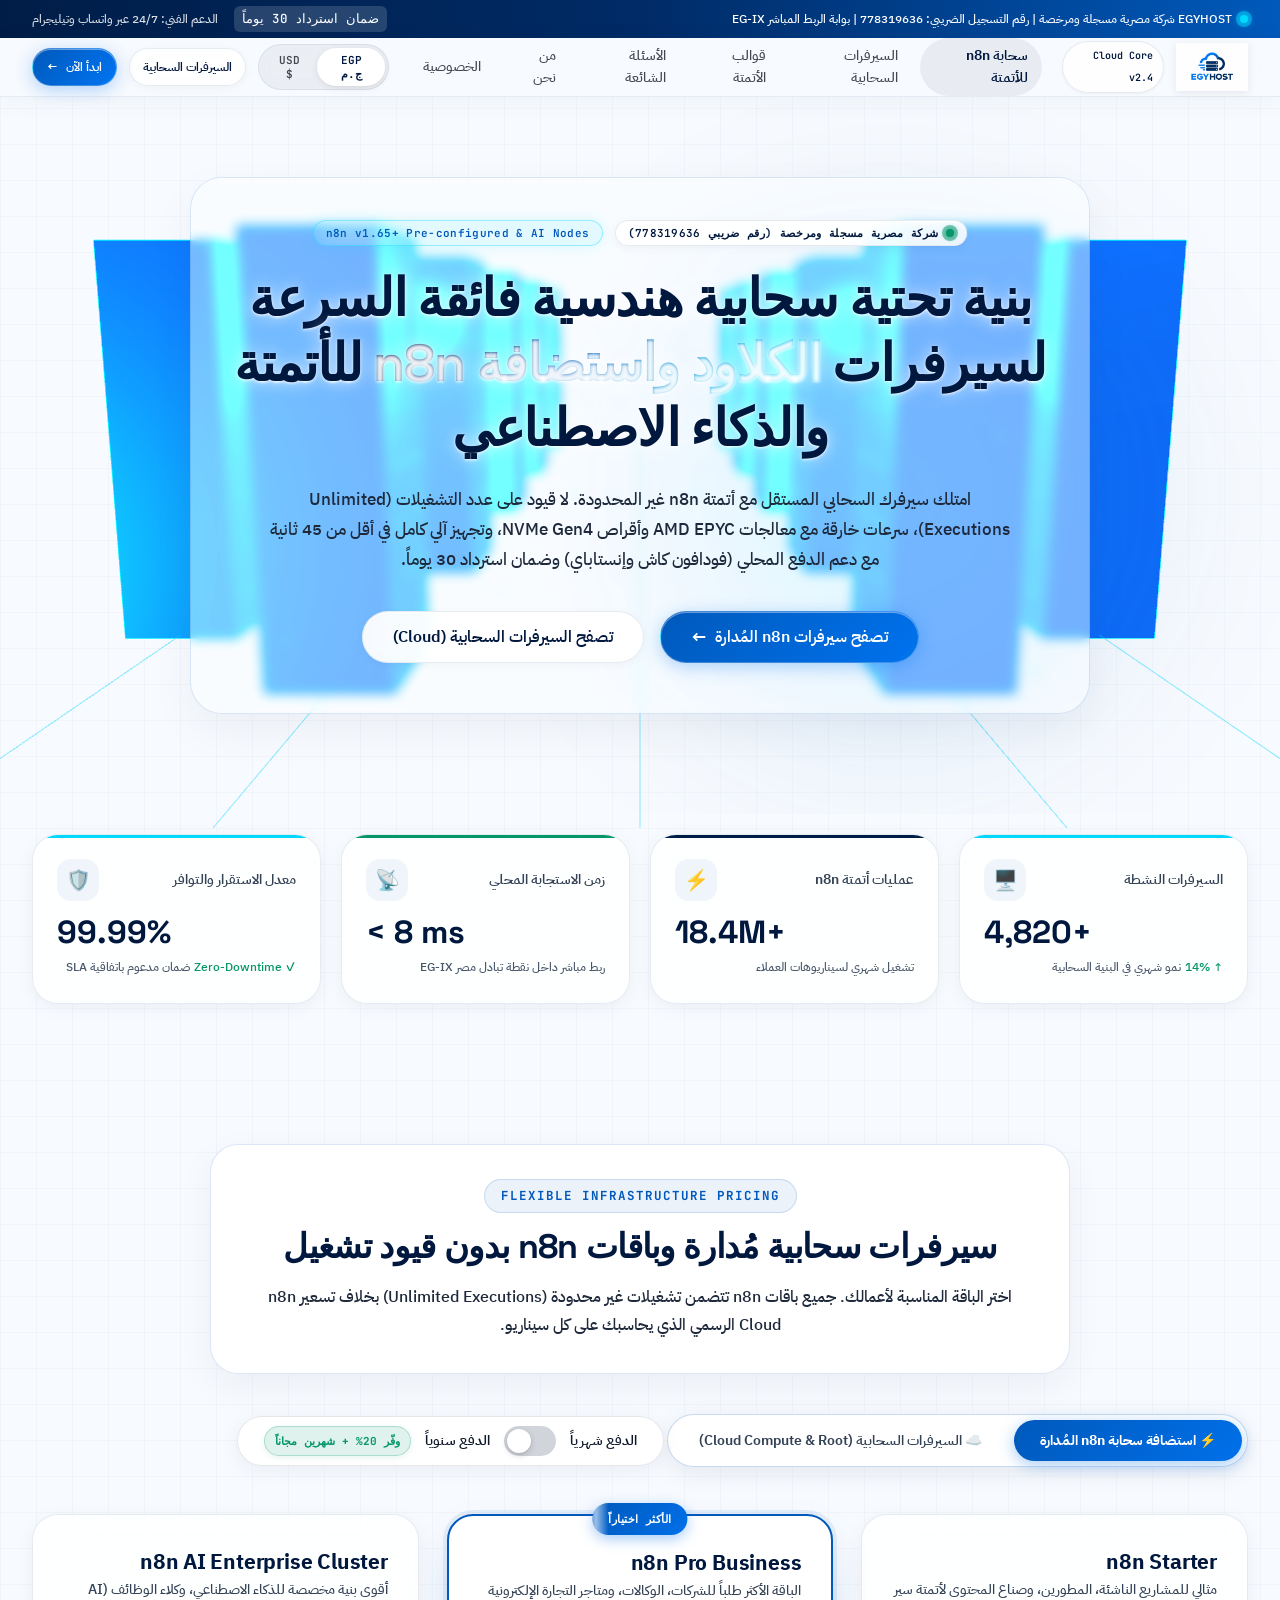
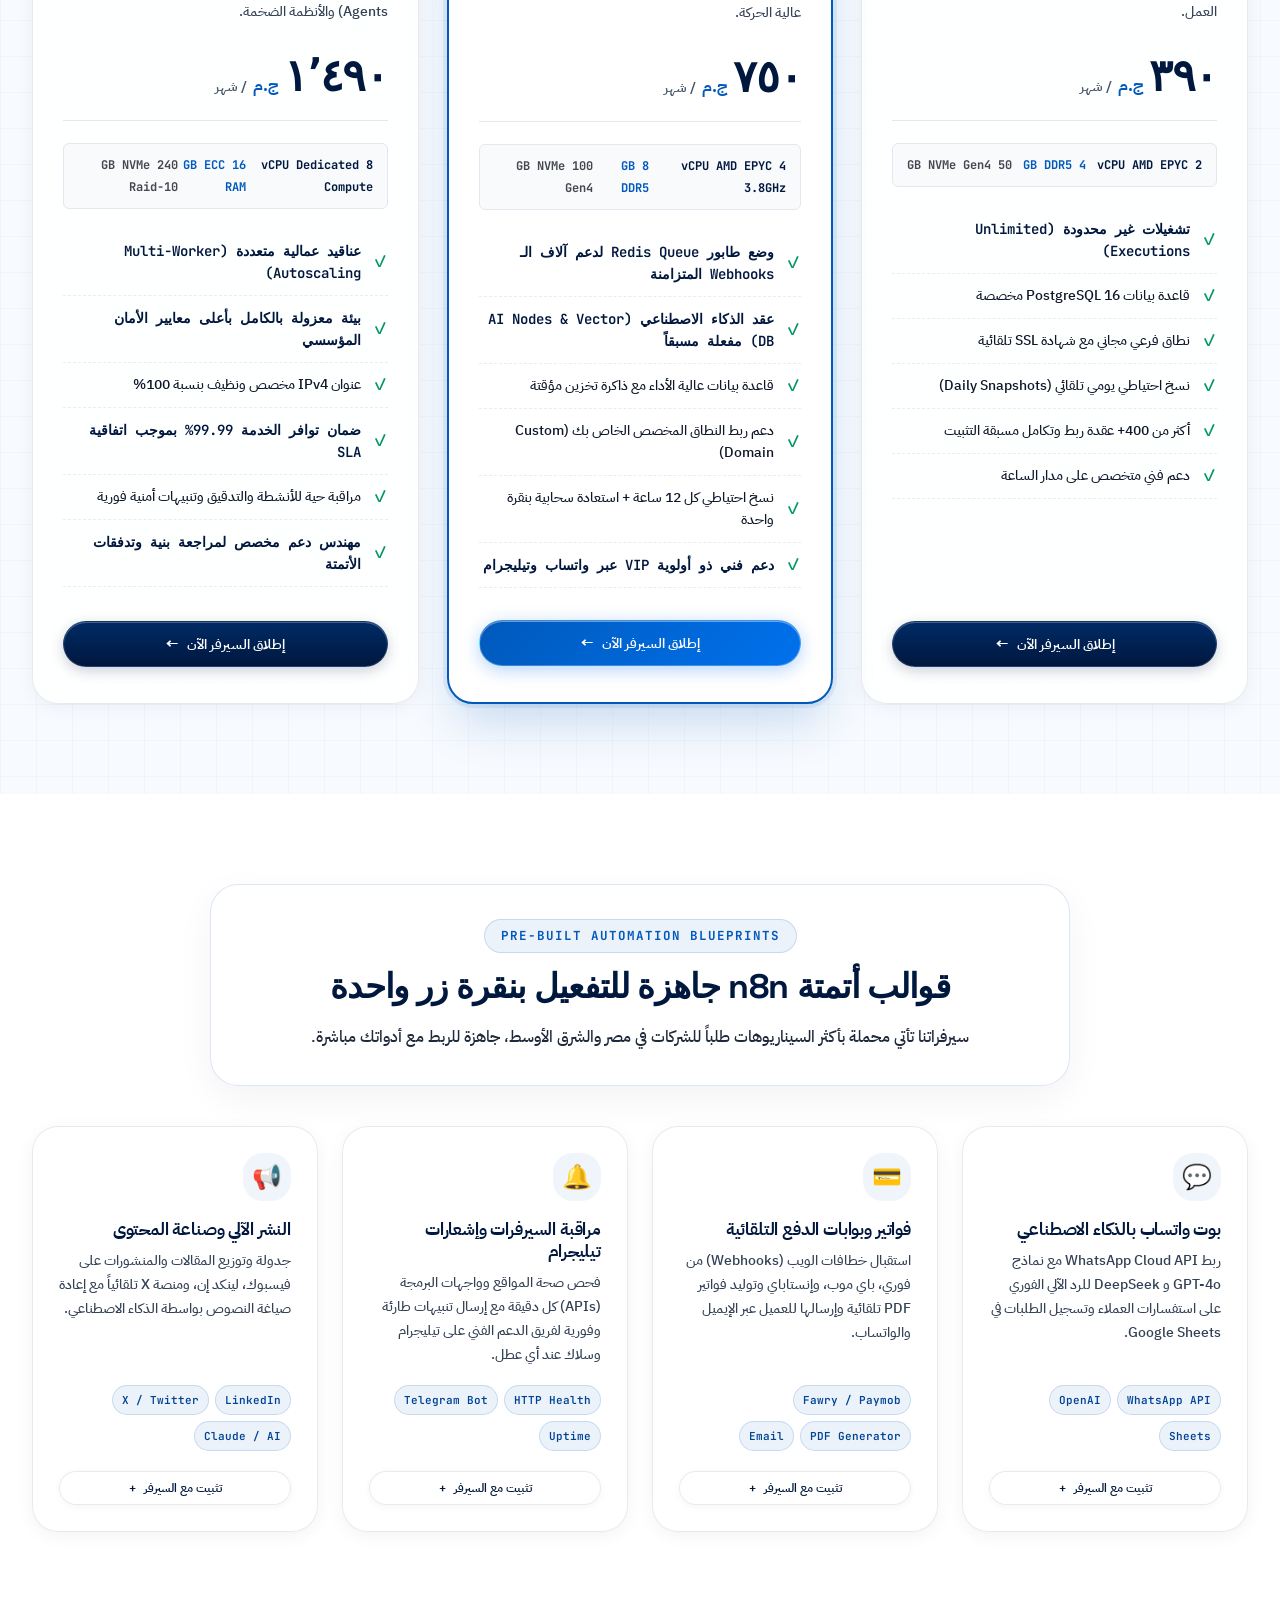
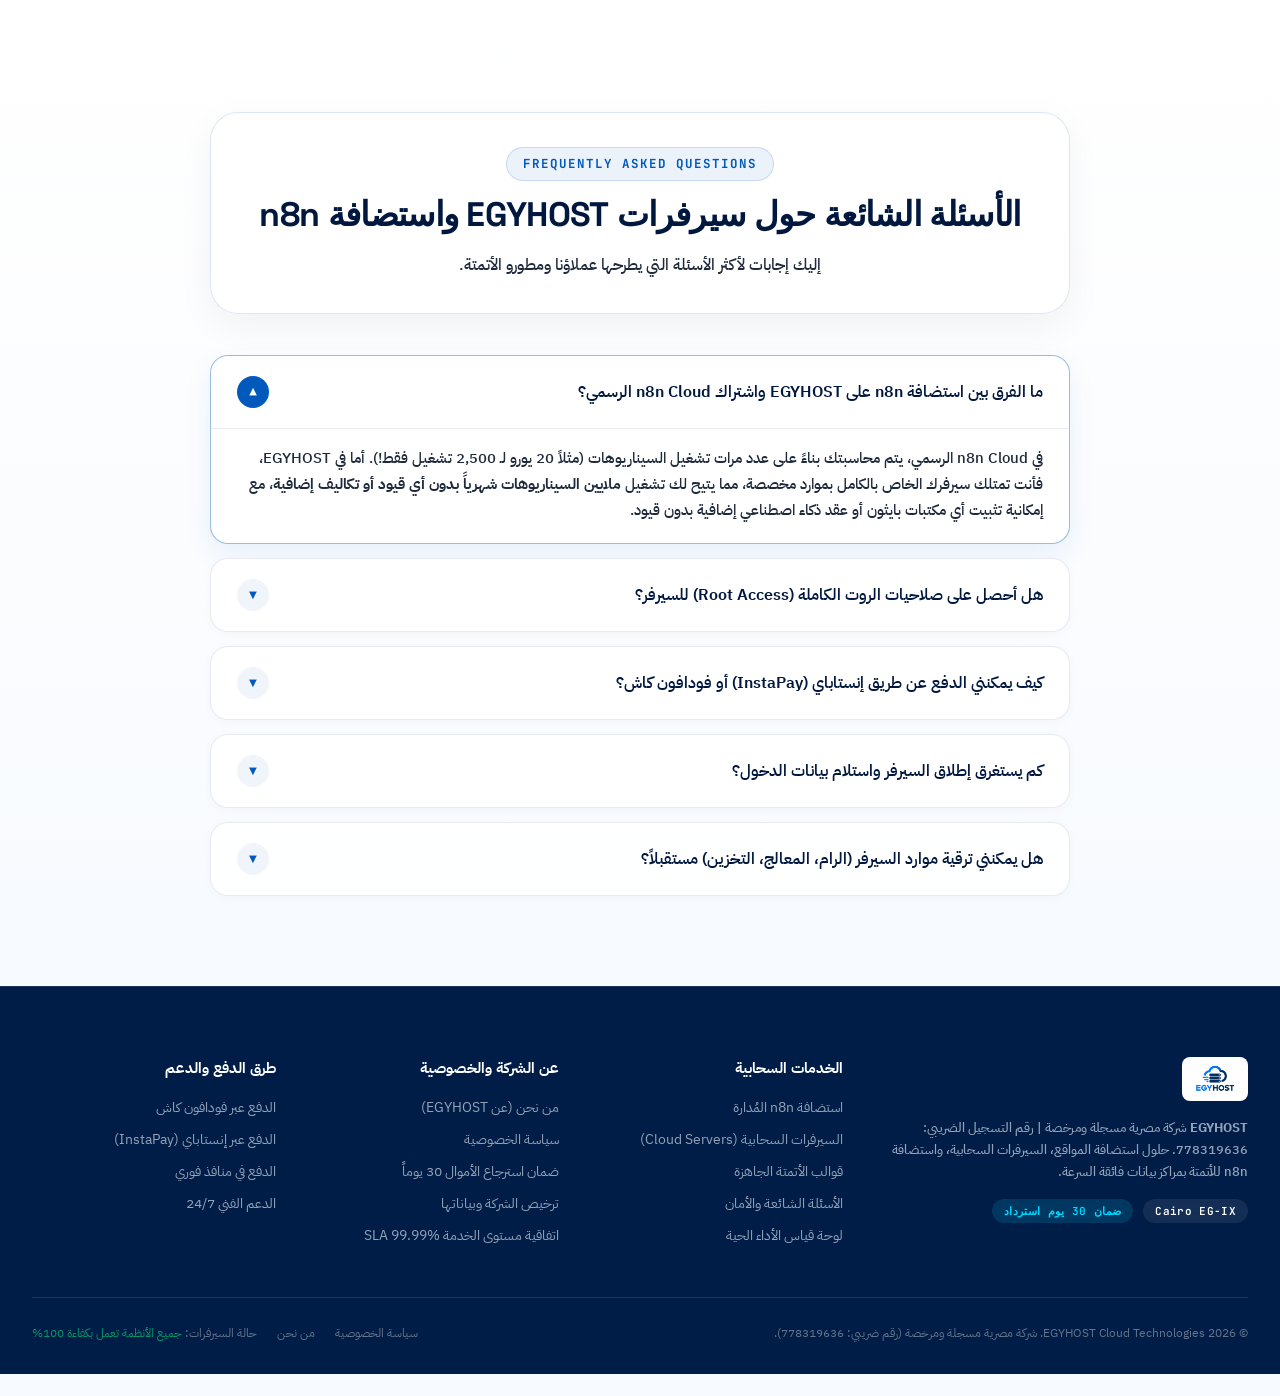
==== commit 47ece5ff: "feat: Enhance mobile section drawer with descriptions, rich iconography, and vivid 3D server racks" ====
--- a/index.html
+++ b/index.html
@@ -97,33 +97,99 @@
       <!-- Tax & Legal Registration Badge -->
       <div class="mobile-tax-badge">
         <span class="live-pulse-dot"></span>
-        <span>شركة مصرية مسجلة ومرخصة (رقم ضريبي 778319636)</span>
-      </div>
-
-      <!-- Mobile Navigation List -->
+        <span>شركة مصرية مسجلة ومرخصة (رقم ضريبي 778319636) • بنية EG-IX</span>
+      </div>
+
+      <!-- Mobile Navigation Sections List -->
       <ul class="mobile-nav-list">
-        <li><a href="#n8n-plans" class="mobile-nav-item"><span class="m-icon">⚡</span><span>سحابة n8n للأتمتة</span><span class="m-arrow">←</span></a></li>
-        <li><a href="#cloud-plans" class="mobile-nav-item"><span class="m-icon">☁️</span><span>السيرفرات السحابية</span><span class="m-arrow">←</span></a></li>
-        <li><a href="#templates" class="mobile-nav-item"><span class="m-icon">🧩</span><span>قوالب الأتمتة الجاهزة</span><span class="m-arrow">←</span></a></li>
-        <li><a href="#faq" class="mobile-nav-item"><span class="m-icon">❓</span><span>الأسئلة الشائعة</span><span class="m-arrow">←</span></a></li>
-        <li><a href="about.html" class="mobile-nav-item"><span class="m-icon">🏛️</span><span>من نحن (About EGYHOST)</span><span class="m-arrow">←</span></a></li>
-        <li><a href="privacy.html" class="mobile-nav-item"><span class="m-icon">🔒</span><span>سياسة الخصوصية</span><span class="m-arrow">←</span></a></li>
+        <li>
+          <a href="#n8n-plans" class="mobile-nav-item">
+            <div class="m-item-content">
+              <span class="m-icon">⚡</span>
+              <div class="m-item-text">
+                <span class="m-item-title">سحابة n8n للأتمتة</span>
+                <span class="m-item-desc">تشغيلات غير محدودة وعقد ذكاء اصطناعي مجهزة</span>
+              </div>
+            </div>
+            <span class="m-arrow">←</span>
+          </a>
+        </li>
+        <li>
+          <a href="#cloud-plans" class="mobile-nav-item">
+            <div class="m-item-content">
+              <span class="m-icon">☁️</span>
+              <div class="m-item-text">
+                <span class="m-item-title">السيرفرات السحابية (Cloud)</span>
+                <span class="m-item-desc">معالجات AMD EPYC وأقراص NVMe فائقة السرعة</span>
+              </div>
+            </div>
+            <span class="m-arrow">←</span>
+          </a>
+        </li>
+        <li>
+          <a href="#templates" class="mobile-nav-item">
+            <div class="m-item-content">
+              <span class="m-icon">🧩</span>
+              <div class="m-item-text">
+                <span class="m-item-title">قوالب الأتمتة الجاهزة</span>
+                <span class="m-item-desc">قوالب واتساب، تيليجرام وتكاملات ذكاء اصطناعي</span>
+              </div>
+            </div>
+            <span class="m-arrow">←</span>
+          </a>
+        </li>
+        <li>
+          <a href="#faq" class="mobile-nav-item">
+            <div class="m-item-content">
+              <span class="m-icon">❓</span>
+              <div class="m-item-text">
+                <span class="m-item-title">الأسئلة الشائعة والضمان</span>
+                <span class="m-item-desc">طرق الدفع المحلية وضمان استرداد 30 يوماً</span>
+              </div>
+            </div>
+            <span class="m-arrow">←</span>
+          </a>
+        </li>
+        <li>
+          <a href="about.html" class="mobile-nav-item">
+            <div class="m-item-content">
+              <span class="m-icon">🏛️</span>
+              <div class="m-item-text">
+                <span class="m-item-title">من نحن (About EGYHOST)</span>
+                <span class="m-item-desc">تعرف على بنيتنا التحتية وترخيصنا الرسمي</span>
+              </div>
+            </div>
+            <span class="m-arrow">←</span>
+          </a>
+        </li>
+        <li>
+          <a href="privacy.html" class="mobile-nav-item">
+            <div class="m-item-content">
+              <span class="m-icon">🔒</span>
+              <div class="m-item-text">
+                <span class="m-item-title">سياسة الخصوصية والشروط</span>
+                <span class="m-item-desc">حماية وسرية بيانات ومعلومات العملاء 100%</span>
+              </div>
+            </div>
+            <span class="m-arrow">←</span>
+          </a>
+        </li>
       </ul>
 
       <!-- Mobile Drawer Action Buttons -->
       <div class="mobile-drawer-actions">
         <a href="#n8n-plans" class="btn btn-accent btn-lg mobile-cta-btn">
-          <span>ابدأ الآن وأطلق سحابتك</span>
+          <span>🚀 ابدأ الآن وأطلق سيرفرك</span>
           <span>←</span>
         </a>
         <a href="https://wa.me/201000000000" target="_blank" rel="noopener" class="btn btn-secondary mobile-support-btn">
-          <span>💬 الدعم الفني المباشر (24/7)</span>
+          <span>💬 محادثة مباشرة عبر واتساب (24/7)</span>
         </a>
       </div>
 
       <!-- Mobile Drawer Meta -->
       <div class="mobile-drawer-meta">
-        <span>ضمان استرداد 30 يوماً • بنية مصرية متقدمة EG-IX</span>
+        <span>ضمان استرداد 30 يوماً • بنية مصرية متقدمة EG-IX • فودافون كاش وإنستاباي</span>
       </div>
     </div>
   </div>
--- a/css/style.css
+++ b/css/style.css
@@ -470,12 +470,12 @@
   align-items: center;
   position: relative;
   z-index: 2;
-  background: rgba(255, 255, 255, 0.62);
-  backdrop-filter: blur(12px) saturate(180%);
-  -webkit-backdrop-filter: blur(12px) saturate(180%);
-  border: 1px solid rgba(0, 89, 187, 0.12);
-  border-radius: 36px;
-  padding: 48px 42px;
+  background: rgba(255, 255, 255, 0.45);
+  backdrop-filter: blur(6px) saturate(160%);
+  -webkit-backdrop-filter: blur(6px) saturate(160%);
+  border: 1px solid rgba(0, 89, 187, 0.14);
+  border-radius: 32px;
+  padding: 42px 32px;
   box-shadow: 0 16px 45px rgba(0, 23, 62, 0.05), inset 0 1px 0 rgba(255, 255, 255, 0.9);
 }
 
@@ -489,16 +489,17 @@
   letter-spacing: -0.025em;
   margin-bottom: 24px;
   color: #00173e;
-  text-shadow: 0 1px 2px rgba(255, 255, 255, 0.8);
+  text-shadow: 0 1px 3px rgba(255, 255, 255, 0.9), 0 0 16px rgba(255, 255, 255, 0.7);
 }
 
 @media (max-width: 768px) {
   .hero-content-centered {
-    padding: 28px 18px;
-    border-radius: 24px;
-    background: rgba(255, 255, 255, 0.68);
-    backdrop-filter: blur(10px) saturate(160%);
-    -webkit-backdrop-filter: blur(10px) saturate(160%);
+    padding: 24px 16px;
+    border-radius: 20px;
+    background: rgba(255, 255, 255, 0.42);
+    backdrop-filter: blur(4px) saturate(150%);
+    -webkit-backdrop-filter: blur(4px) saturate(150%);
+    margin: 0 6px;
   }
   .hero-content-centered .hero-title {
     font-size: 32px;
@@ -1589,7 +1590,6 @@
 
 /* Apple Liquid Glass Mobile Dropdown Drawer */
 .mobile-nav-drawer {
-  display: none;
   position: fixed;
   top: 0;
   left: 0;
@@ -1597,24 +1597,24 @@
   bottom: 0;
   width: 100vw;
   height: 100vh;
-  background: rgba(255, 255, 255, 0.97);
-  backdrop-filter: blur(28px) saturate(190%);
-  -webkit-backdrop-filter: blur(28px) saturate(190%);
+  height: 100dvh;
+  background: rgba(255, 255, 255, 0.98);
+  backdrop-filter: blur(30px) saturate(190%);
+  -webkit-backdrop-filter: blur(30px) saturate(190%);
   border-top: 1px solid var(--apple-glass-border);
   z-index: 99998;
   overflow-y: auto;
   overscroll-behavior: contain;
   -webkit-overflow-scrolling: touch;
-  padding: 100px 16px 40px;
+  padding: 105px 16px 50px;
   opacity: 0;
   visibility: hidden;
   pointer-events: none;
-  transform: translateY(-10px);
+  transform: translateY(-12px);
   transition: opacity 0.28s var(--apple-spring), transform 0.28s var(--apple-spring), visibility 0.28s;
 }
 
 .mobile-nav-drawer.open {
-  display: block !important;
   opacity: 1 !important;
   visibility: visible !important;
   pointer-events: auto !important;
@@ -1659,16 +1659,40 @@
   display: flex;
   align-items: center;
   justify-content: space-between;
-  padding: 13px 16px;
-  background: rgba(255, 255, 255, 0.75);
-  border: 1px solid rgba(0, 23, 62, 0.06);
-  border-radius: 14px;
-  font-size: 15px;
-  font-weight: 600;
-  color: var(--primary);
+  padding: 12px 16px;
+  background: rgba(255, 255, 255, 0.85);
+  border: 1px solid rgba(0, 23, 62, 0.08);
+  border-radius: 16px;
   text-decoration: none;
   transition: all var(--transition-fast) var(--apple-spring);
   -webkit-tap-highlight-color: transparent;
+}
+
+.m-item-content {
+  display: flex;
+  align-items: center;
+  gap: 12px;
+}
+
+.m-item-text {
+  display: flex;
+  flex-direction: column;
+  gap: 2px;
+  text-align: right;
+}
+
+.m-item-title {
+  font-size: 14.5px;
+  font-weight: 700;
+  color: var(--primary);
+  line-height: 1.3;
+}
+
+.m-item-desc {
+  font-size: 11.5px;
+  font-weight: 500;
+  color: #64748b;
+  line-height: 1.3;
 }
 
 .mobile-nav-item:active,
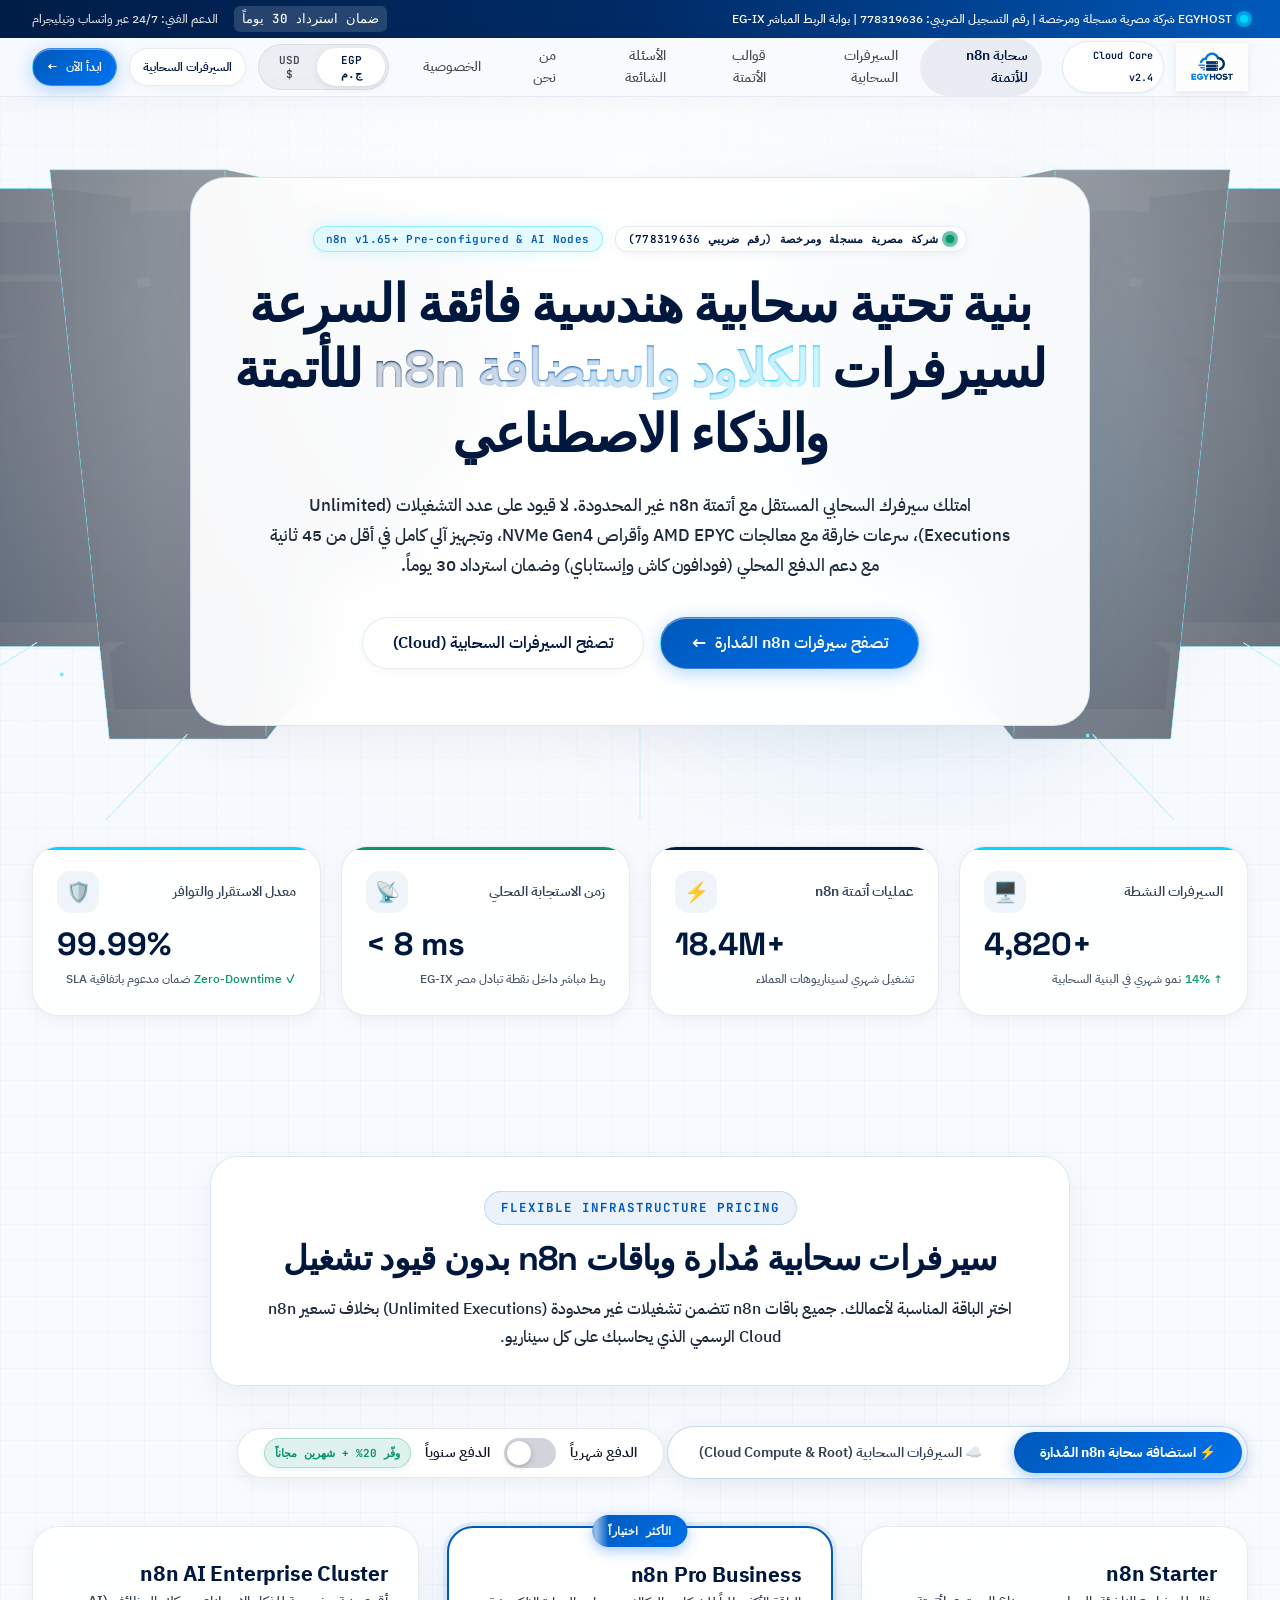
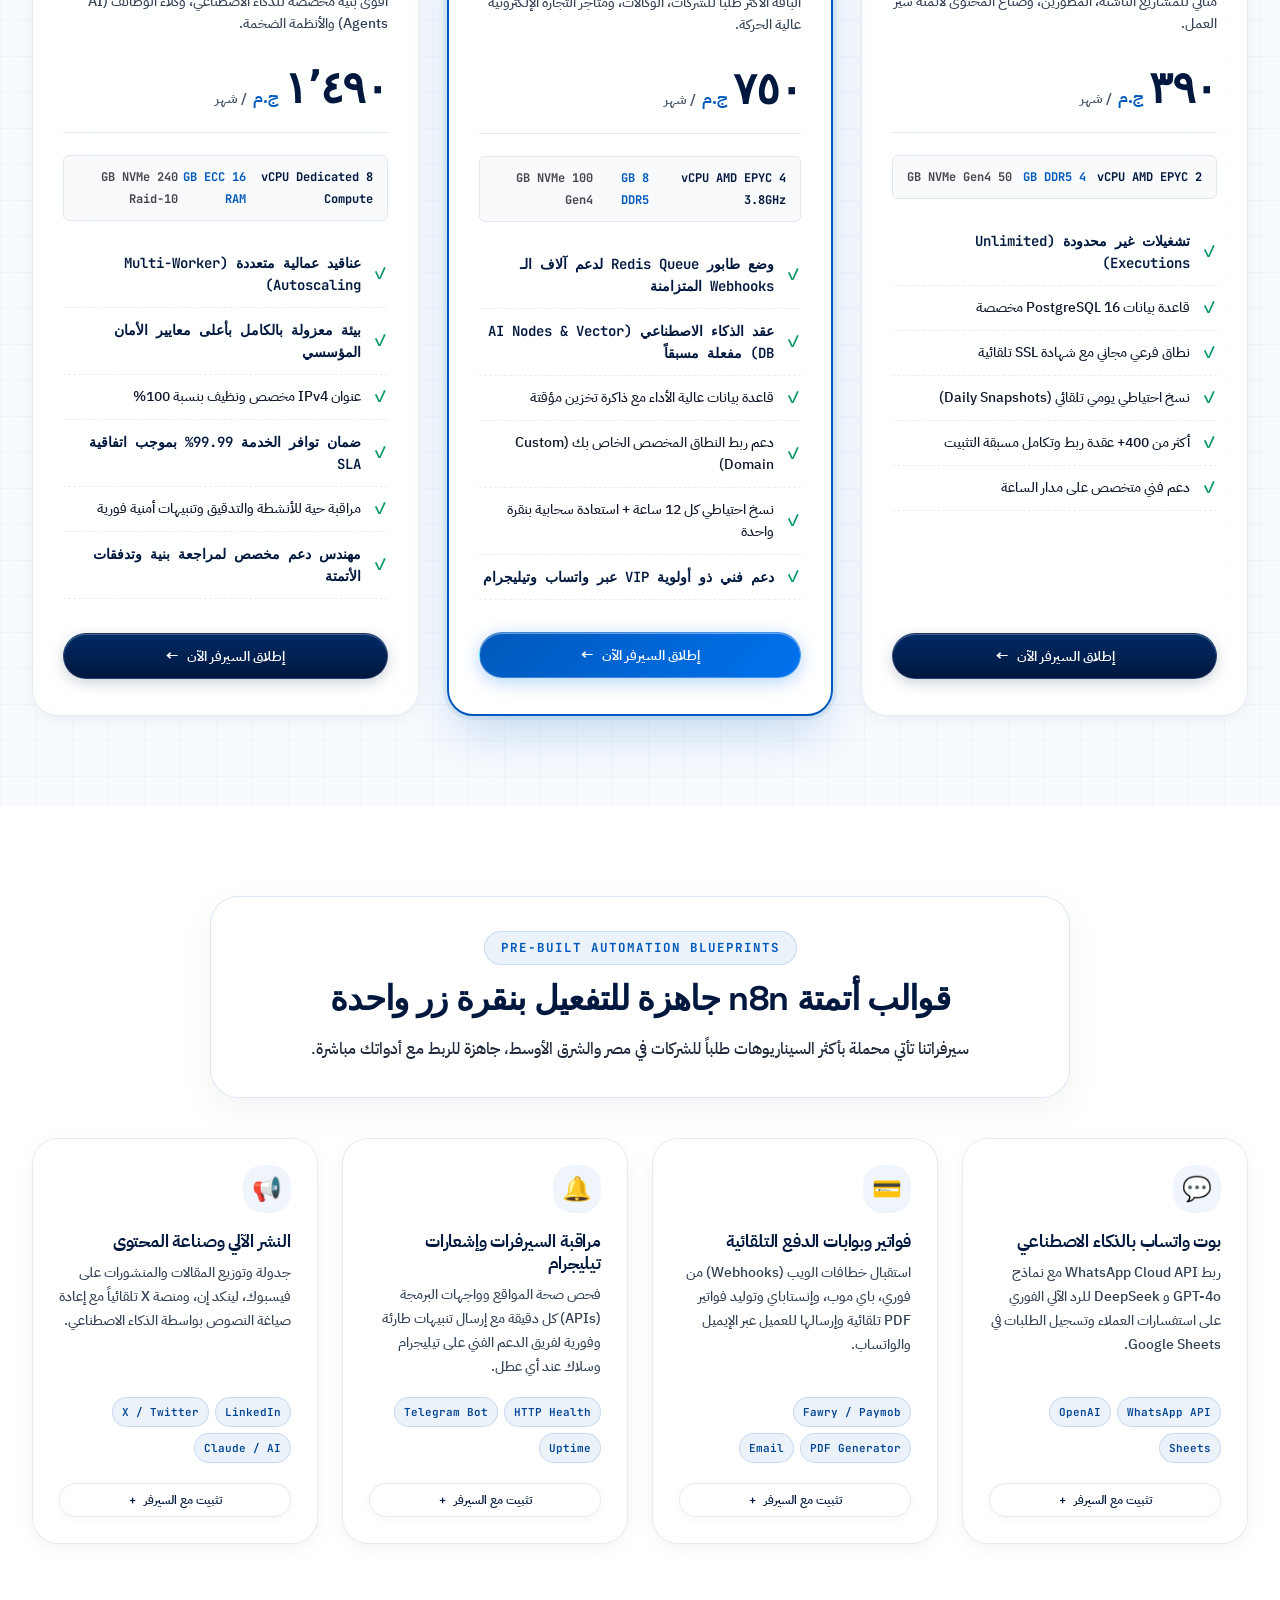
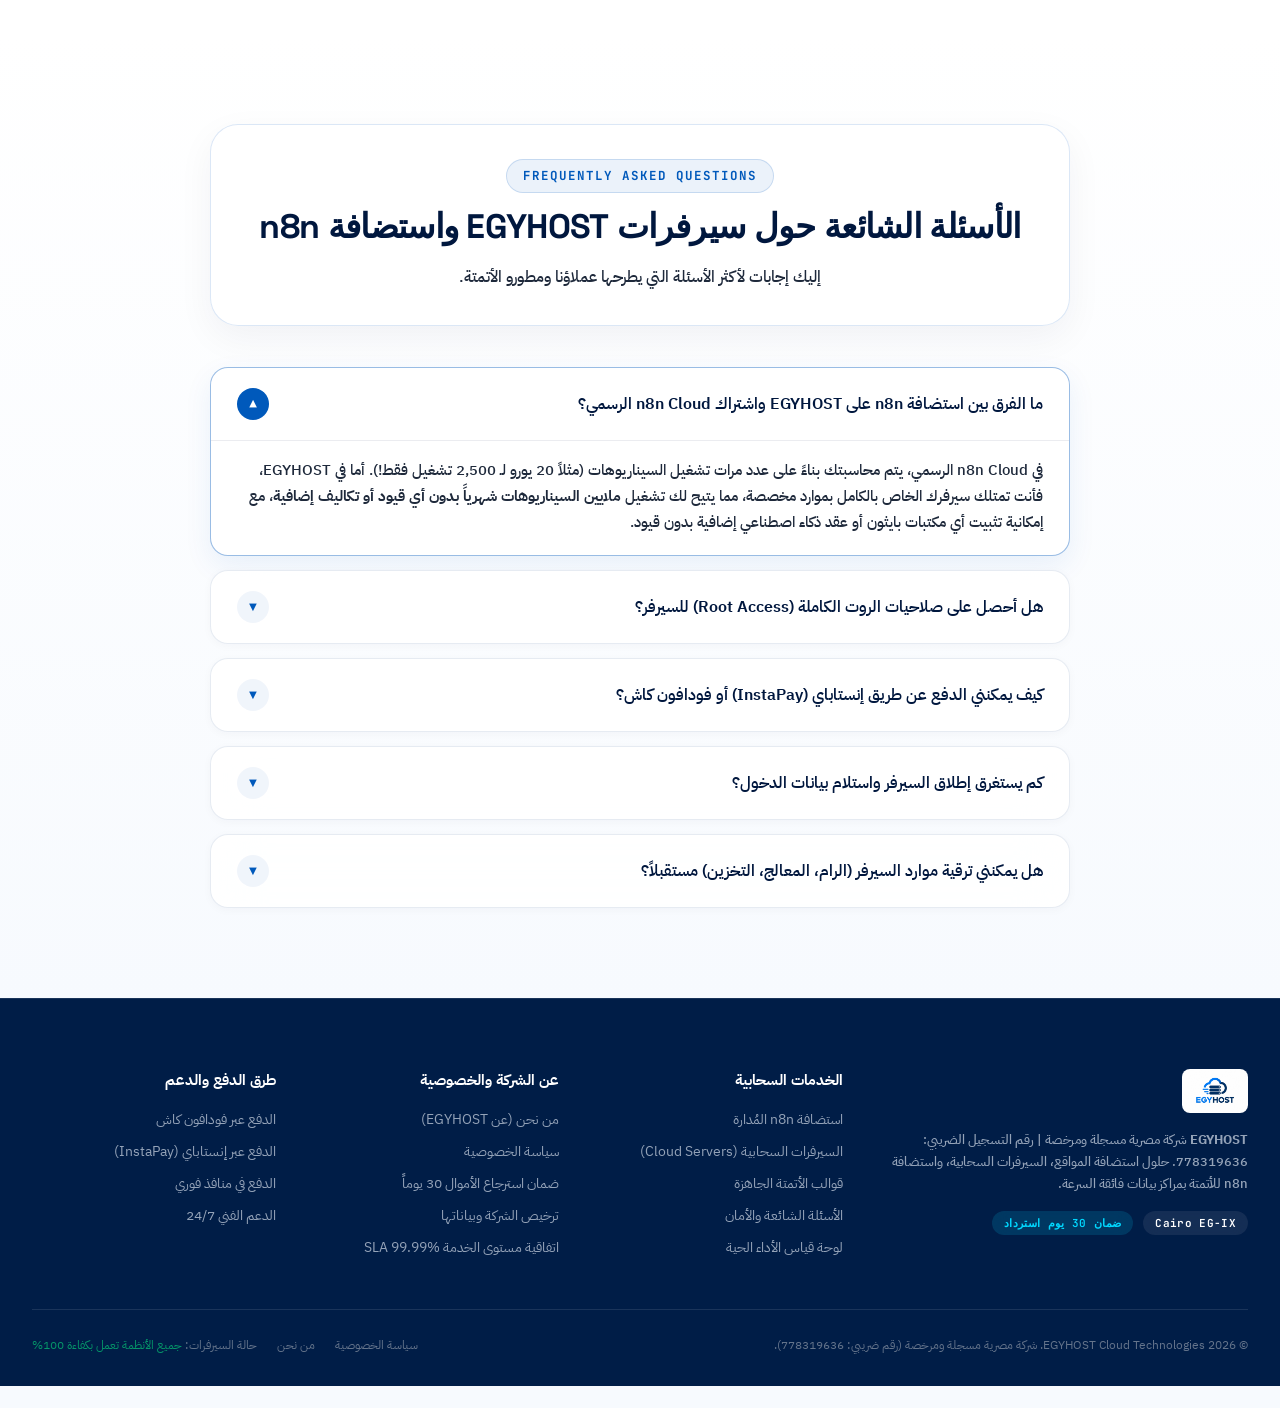
==== commit d496a0a4: "feat: Optimize mobile layout, enhance 3D server racks visibility, and dynamic camera FOV" ====
--- a/index.html
+++ b/index.html
@@ -89,110 +89,44 @@
         </div>
       </div>
     </div>
+
+    <!-- Mobile Navigation Frosted Glass Drawer -->
+    <div id="mobileNavDrawer" class="mobile-nav-drawer" aria-hidden="true">
+      <div class="container mobile-drawer-inner">
+        <!-- Tax & Legal Registration Badge -->
+        <div class="mobile-tax-badge">
+          <span class="live-pulse-dot"></span>
+          <span>شركة مصرية مسجلة ومرخصة (رقم ضريبي 778319636)</span>
+        </div>
+
+        <!-- Mobile Navigation List -->
+        <ul class="mobile-nav-list">
+          <li><a href="#n8n-plans" class="mobile-nav-item"><span class="m-icon">⚡</span><span>سحابة n8n للأتمتة</span><span class="m-arrow">←</span></a></li>
+          <li><a href="#cloud-plans" class="mobile-nav-item"><span class="m-icon">☁️</span><span>السيرفرات السحابية</span><span class="m-arrow">←</span></a></li>
+          <li><a href="#templates" class="mobile-nav-item"><span class="m-icon">🧩</span><span>قوالب الأتمتة الجاهزة</span><span class="m-arrow">←</span></a></li>
+          <li><a href="#faq" class="mobile-nav-item"><span class="m-icon">❓</span><span>الأسئلة الشائعة</span><span class="m-arrow">←</span></a></li>
+          <li><a href="about.html" class="mobile-nav-item"><span class="m-icon">🏛️</span><span>من نحن (About EGYHOST)</span><span class="m-arrow">←</span></a></li>
+          <li><a href="privacy.html" class="mobile-nav-item"><span class="m-icon">🔒</span><span>سياسة الخصوصية</span><span class="m-arrow">←</span></a></li>
+        </ul>
+
+        <!-- Mobile Drawer Action Buttons -->
+        <div class="mobile-drawer-actions">
+          <a href="#n8n-plans" class="btn btn-accent btn-lg mobile-cta-btn">
+            <span>ابدأ الآن وأطلق سحابتك</span>
+            <span>←</span>
+          </a>
+          <a href="https://wa.me/201000000000" target="_blank" rel="noopener" class="btn btn-secondary mobile-support-btn">
+            <span>💬 الدعم الفني المباشر (24/7)</span>
+          </a>
+        </div>
+
+        <!-- Mobile Drawer Meta -->
+        <div class="mobile-drawer-meta">
+          <span>ضمان استرداد 30 يوماً • بنية مصرية متقدمة EG-IX</span>
+        </div>
+      </div>
+    </div>
   </header>
-
-  <!-- Mobile Navigation Frosted Glass Dropdown Drawer -->
-  <div id="mobileNavDrawer" class="mobile-nav-drawer" aria-hidden="true">
-    <div class="container mobile-drawer-inner">
-      <!-- Tax & Legal Registration Badge -->
-      <div class="mobile-tax-badge">
-        <span class="live-pulse-dot"></span>
-        <span>شركة مصرية مسجلة ومرخصة (رقم ضريبي 778319636) • بنية EG-IX</span>
-      </div>
-
-      <!-- Mobile Navigation Sections List -->
-      <ul class="mobile-nav-list">
-        <li>
-          <a href="#n8n-plans" class="mobile-nav-item">
-            <div class="m-item-content">
-              <span class="m-icon">⚡</span>
-              <div class="m-item-text">
-                <span class="m-item-title">سحابة n8n للأتمتة</span>
-                <span class="m-item-desc">تشغيلات غير محدودة وعقد ذكاء اصطناعي مجهزة</span>
-              </div>
-            </div>
-            <span class="m-arrow">←</span>
-          </a>
-        </li>
-        <li>
-          <a href="#cloud-plans" class="mobile-nav-item">
-            <div class="m-item-content">
-              <span class="m-icon">☁️</span>
-              <div class="m-item-text">
-                <span class="m-item-title">السيرفرات السحابية (Cloud)</span>
-                <span class="m-item-desc">معالجات AMD EPYC وأقراص NVMe فائقة السرعة</span>
-              </div>
-            </div>
-            <span class="m-arrow">←</span>
-          </a>
-        </li>
-        <li>
-          <a href="#templates" class="mobile-nav-item">
-            <div class="m-item-content">
-              <span class="m-icon">🧩</span>
-              <div class="m-item-text">
-                <span class="m-item-title">قوالب الأتمتة الجاهزة</span>
-                <span class="m-item-desc">قوالب واتساب، تيليجرام وتكاملات ذكاء اصطناعي</span>
-              </div>
-            </div>
-            <span class="m-arrow">←</span>
-          </a>
-        </li>
-        <li>
-          <a href="#faq" class="mobile-nav-item">
-            <div class="m-item-content">
-              <span class="m-icon">❓</span>
-              <div class="m-item-text">
-                <span class="m-item-title">الأسئلة الشائعة والضمان</span>
-                <span class="m-item-desc">طرق الدفع المحلية وضمان استرداد 30 يوماً</span>
-              </div>
-            </div>
-            <span class="m-arrow">←</span>
-          </a>
-        </li>
-        <li>
-          <a href="about.html" class="mobile-nav-item">
-            <div class="m-item-content">
-              <span class="m-icon">🏛️</span>
-              <div class="m-item-text">
-                <span class="m-item-title">من نحن (About EGYHOST)</span>
-                <span class="m-item-desc">تعرف على بنيتنا التحتية وترخيصنا الرسمي</span>
-              </div>
-            </div>
-            <span class="m-arrow">←</span>
-          </a>
-        </li>
-        <li>
-          <a href="privacy.html" class="mobile-nav-item">
-            <div class="m-item-content">
-              <span class="m-icon">🔒</span>
-              <div class="m-item-text">
-                <span class="m-item-title">سياسة الخصوصية والشروط</span>
-                <span class="m-item-desc">حماية وسرية بيانات ومعلومات العملاء 100%</span>
-              </div>
-            </div>
-            <span class="m-arrow">←</span>
-          </a>
-        </li>
-      </ul>
-
-      <!-- Mobile Drawer Action Buttons -->
-      <div class="mobile-drawer-actions">
-        <a href="#n8n-plans" class="btn btn-accent btn-lg mobile-cta-btn">
-          <span>🚀 ابدأ الآن وأطلق سيرفرك</span>
-          <span>←</span>
-        </a>
-        <a href="https://wa.me/201000000000" target="_blank" rel="noopener" class="btn btn-secondary mobile-support-btn">
-          <span>💬 محادثة مباشرة عبر واتساب (24/7)</span>
-        </a>
-      </div>
-
-      <!-- Mobile Drawer Meta -->
-      <div class="mobile-drawer-meta">
-        <span>ضمان استرداد 30 يوماً • بنية مصرية متقدمة EG-IX • فودافون كاش وإنستاباي</span>
-      </div>
-    </div>
-  </div>
 
   <!-- Hero Section -->
   <section id="hero" class="hero-section">
--- a/css/style.css
+++ b/css/style.css
@@ -170,10 +170,20 @@
   left: 0;
   width: 100vw;
   height: 100vh;
-  z-index: 0;
+  z-index: -2;
   pointer-events: none;
-  opacity: 1;
+  opacity: 0.78;
   transition: opacity 0.6s ease;
+}
+
+/* Luminous Subtle Scrim - Centers readability while keeping servers prominently visible */
+body::before {
+  content: '';
+  position: fixed;
+  inset: 0;
+  z-index: -1;
+  pointer-events: none;
+  background: radial-gradient(circle at 50% 30%, rgba(255, 255, 255, 0.74) 0%, rgba(248, 250, 252, 0.42) 55%, rgba(240, 246, 255, 0.1) 100%);
 }
 
 .bg-grid-pattern {
@@ -205,7 +215,7 @@
 .site-header {
   position: sticky;
   top: 0;
-  z-index: 99999;
+  z-index: 1000;
   background-color: var(--apple-glass-nav);
   backdrop-filter: var(--apple-blur);
   -webkit-backdrop-filter: var(--apple-blur);
@@ -470,13 +480,13 @@
   align-items: center;
   position: relative;
   z-index: 2;
-  background: rgba(255, 255, 255, 0.45);
-  backdrop-filter: blur(6px) saturate(160%);
-  -webkit-backdrop-filter: blur(6px) saturate(160%);
+  background: rgba(255, 255, 255, 0.94);
+  backdrop-filter: blur(28px) saturate(190%);
+  -webkit-backdrop-filter: blur(28px) saturate(190%);
   border: 1px solid rgba(0, 89, 187, 0.14);
-  border-radius: 32px;
-  padding: 42px 32px;
-  box-shadow: 0 16px 45px rgba(0, 23, 62, 0.05), inset 0 1px 0 rgba(255, 255, 255, 0.9);
+  border-radius: 36px;
+  padding: 48px 42px;
+  box-shadow: 0 16px 45px rgba(0, 23, 62, 0.05), inset 0 1px 0 rgba(255, 255, 255, 1);
 }
 
 .hero-content-centered .hero-badge-row {
@@ -489,17 +499,13 @@
   letter-spacing: -0.025em;
   margin-bottom: 24px;
   color: #00173e;
-  text-shadow: 0 1px 3px rgba(255, 255, 255, 0.9), 0 0 16px rgba(255, 255, 255, 0.7);
+  text-shadow: 0 1px 2px rgba(255, 255, 255, 0.8);
 }
 
 @media (max-width: 768px) {
   .hero-content-centered {
-    padding: 24px 16px;
-    border-radius: 20px;
-    background: rgba(255, 255, 255, 0.42);
-    backdrop-filter: blur(4px) saturate(150%);
-    -webkit-backdrop-filter: blur(4px) saturate(150%);
-    margin: 0 6px;
+    padding: 30px 20px;
+    border-radius: 24px;
   }
   .hero-content-centered .hero-title {
     font-size: 32px;
@@ -1554,7 +1560,7 @@
   padding: 0;
   transition: all var(--transition-fast) var(--apple-spring);
   box-shadow: 0 2px 8px rgba(0, 23, 62, 0.04);
-  z-index: 100000;
+  z-index: 1002;
   -webkit-tap-highlight-color: transparent;
 }
 
@@ -1588,42 +1594,32 @@
   background-color: var(--secondary);
 }
 
-/* Apple Liquid Glass Mobile Dropdown Drawer */
+/* Apple Liquid Glass Mobile Drawer */
 .mobile-nav-drawer {
+  display: none;
   position: fixed;
-  top: 0;
+  top: 72px;
   left: 0;
   right: 0;
   bottom: 0;
-  width: 100vw;
-  height: 100vh;
-  height: 100dvh;
-  background: rgba(255, 255, 255, 0.98);
-  backdrop-filter: blur(30px) saturate(190%);
-  -webkit-backdrop-filter: blur(30px) saturate(190%);
+  background: rgba(255, 255, 255, 0.95);
+  backdrop-filter: blur(28px) saturate(190%);
+  -webkit-backdrop-filter: blur(28px) saturate(190%);
   border-top: 1px solid var(--apple-glass-border);
-  z-index: 99998;
+  z-index: 999;
   overflow-y: auto;
   overscroll-behavior: contain;
-  -webkit-overflow-scrolling: touch;
-  padding: 105px 16px 50px;
+  padding: 18px 0 36px;
   opacity: 0;
-  visibility: hidden;
+  transform: translateY(-10px);
   pointer-events: none;
-  transform: translateY(-12px);
-  transition: opacity 0.28s var(--apple-spring), transform 0.28s var(--apple-spring), visibility 0.28s;
+  transition: opacity 0.35s var(--apple-spring), transform 0.35s var(--apple-spring);
 }
 
 .mobile-nav-drawer.open {
-  opacity: 1 !important;
-  visibility: visible !important;
-  pointer-events: auto !important;
-  transform: translateY(0) !important;
-}
-
-body.mobile-nav-locked {
-  overflow: hidden !important;
-  touch-action: none;
+  opacity: 1;
+  transform: translateY(0);
+  pointer-events: auto;
 }
 
 .mobile-drawer-inner {
@@ -1659,40 +1655,16 @@
   display: flex;
   align-items: center;
   justify-content: space-between;
-  padding: 12px 16px;
-  background: rgba(255, 255, 255, 0.85);
-  border: 1px solid rgba(0, 23, 62, 0.08);
-  border-radius: 16px;
+  padding: 13px 16px;
+  background: rgba(255, 255, 255, 0.75);
+  border: 1px solid rgba(0, 23, 62, 0.06);
+  border-radius: 14px;
+  font-size: 15px;
+  font-weight: 600;
+  color: var(--primary);
   text-decoration: none;
   transition: all var(--transition-fast) var(--apple-spring);
   -webkit-tap-highlight-color: transparent;
-}
-
-.m-item-content {
-  display: flex;
-  align-items: center;
-  gap: 12px;
-}
-
-.m-item-text {
-  display: flex;
-  flex-direction: column;
-  gap: 2px;
-  text-align: right;
-}
-
-.m-item-title {
-  font-size: 14.5px;
-  font-weight: 700;
-  color: var(--primary);
-  line-height: 1.3;
-}
-
-.m-item-desc {
-  font-size: 11.5px;
-  font-weight: 500;
-  color: #64748b;
-  line-height: 1.3;
 }
 
 .mobile-nav-item:active,
@@ -1798,6 +1770,10 @@
 
   .mobile-menu-toggle {
     display: flex !important;
+  }
+
+  .mobile-nav-drawer {
+    display: block !important;
   }
 
   .about-overview-grid {
@@ -1848,9 +1824,18 @@
     display: none !important;
   }
 
-  /* Hero Section */
+  .mobile-nav-drawer {
+    top: 64px;
+  }
+
+  /* 3D Datacenter Canvas visibility enhanced on mobile */
+  .server-bg-canvas {
+    opacity: 0.86 !important;
+  }
+
+  /* Hero Section Mobile Polish */
   .hero-section {
-    padding: 40px 0 60px;
+    padding: 26px 0 44px;
   }
 
   .hero-badge-row {
@@ -1864,16 +1849,22 @@
     padding: 4px 10px;
   }
 
+  .hero-content-centered {
+    padding: 26px 18px;
+    border-radius: 26px;
+    box-shadow: 0 10px 30px rgba(0, 23, 62, 0.08);
+  }
+
   .hero-content-centered .hero-title {
-    font-size: 32px;
-    line-height: 42px;
-    margin-bottom: 16px;
+    font-size: 28px;
+    line-height: 38px;
+    margin-bottom: 14px;
   }
 
   .hero-content-centered .hero-description {
     font-size: 14.5px;
     line-height: 25px;
-    margin-bottom: 24px;
+    margin-bottom: 22px;
     padding: 0 4px;
   }
 
@@ -1881,7 +1872,7 @@
     flex-direction: column;
     width: 100%;
     gap: 12px;
-    margin-bottom: 24px;
+    margin-bottom: 16px;
   }
 
   .hero-content-centered .hero-actions .btn {
@@ -1891,9 +1882,9 @@
     justify-content: center;
   }
 
-  /* KPI Section */
+  /* KPI Section Mobile Polish */
   .kpi-section {
-    padding: 10px 0 40px;
+    padding: 10px 0 36px;
   }
 
   .kpi-grid {
@@ -1918,31 +1909,55 @@
     font-size: 11px;
   }
 
-  /* Plans Section */
+  /* Section Head Mobile Polish */
+  .section-head {
+    padding: 22px 18px;
+    border-radius: 22px;
+    margin-bottom: 24px;
+    box-shadow: 0 8px 24px rgba(0, 23, 62, 0.06);
+  }
+
+  .section-title {
+    font-size: 24px;
+    line-height: 34px;
+    margin-bottom: 10px;
+  }
+
+  .section-head .body-lg,
+  .section-head p {
+    font-size: 14.5px;
+    line-height: 25px;
+  }
+
+  /* Plans Section Mobile Polish */
   .plans-section {
-    padding: 60px 0;
+    padding: 50px 0;
   }
 
   .plan-type-tabs {
     width: 100%;
     max-width: 100%;
     display: flex;
-    padding: 3px;
-    margin-bottom: 22px;
+    gap: 4px;
+    padding: 4px;
+    margin-bottom: 20px;
+    border-radius: 20px;
   }
 
   .plan-tab-btn {
     flex: 1;
-    padding: 8px 10px;
-    font-size: 12.5px;
+    padding: 10px 8px;
+    font-size: 12px;
+    min-height: 44px;
     justify-content: center;
     text-align: center;
   }
 
   .billing-toggle-wrapper {
-    margin-bottom: 32px;
+    margin-bottom: 28px;
+    padding: 8px 18px;
     gap: 10px;
-    font-size: 13px;
+    font-size: 12.5px;
     flex-wrap: wrap;
     justify-content: center;
   }
@@ -1967,7 +1982,7 @@
   }
 
   .spec-item {
-    font-size: 13px;
+    font-size: 13.5px;
     padding: 9px 0;
   }
 
